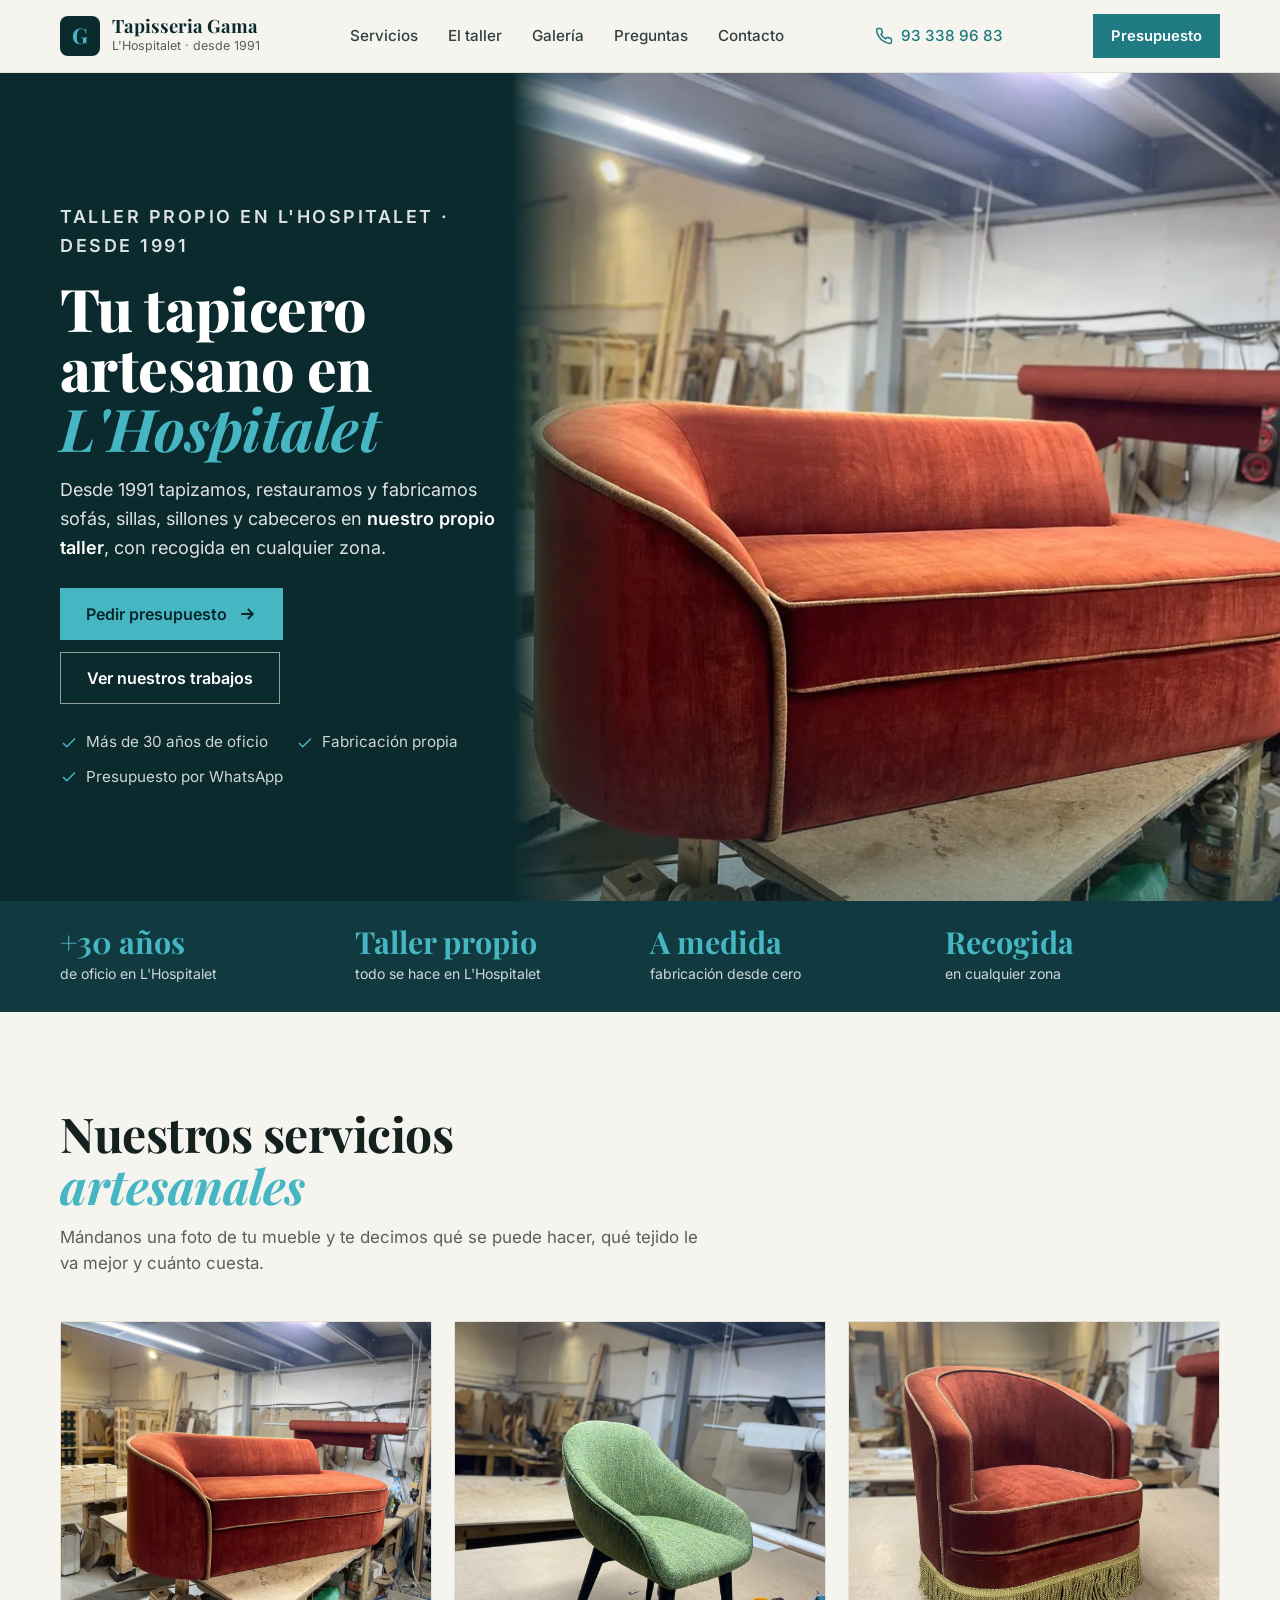
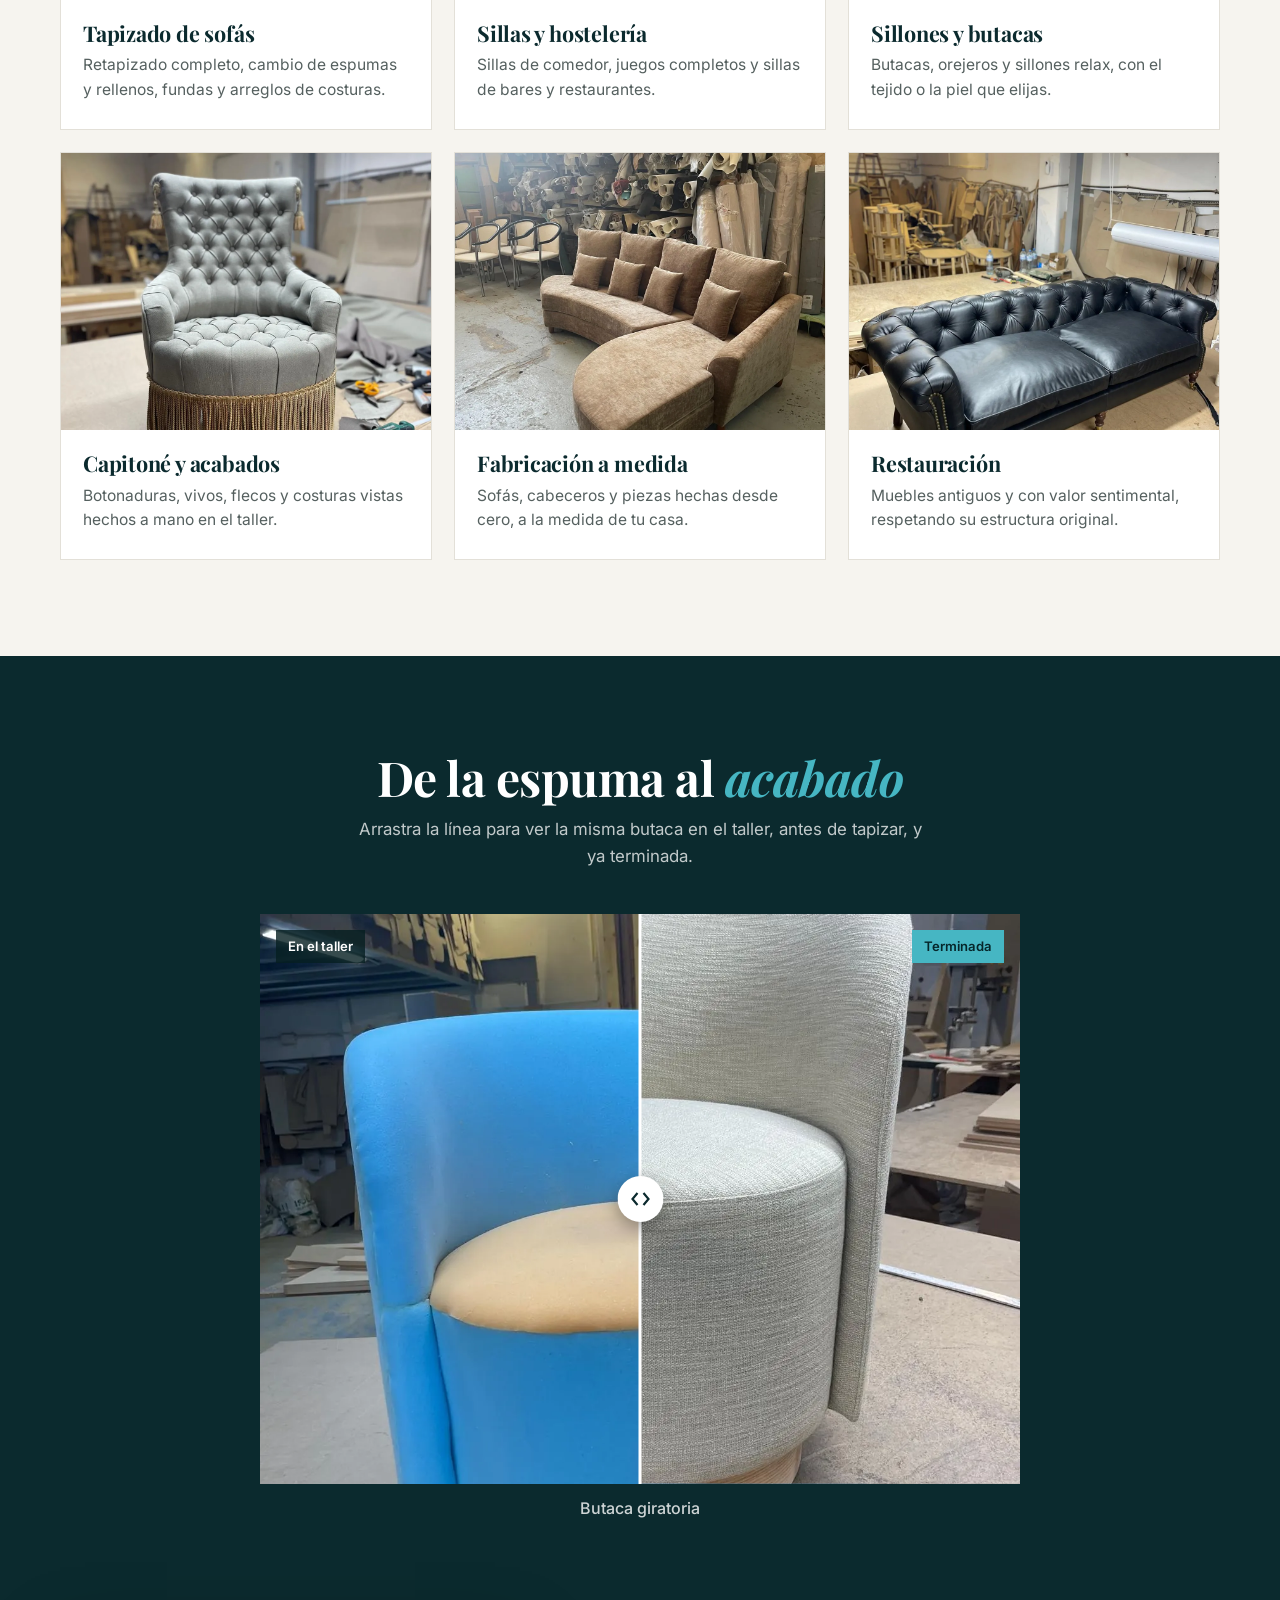
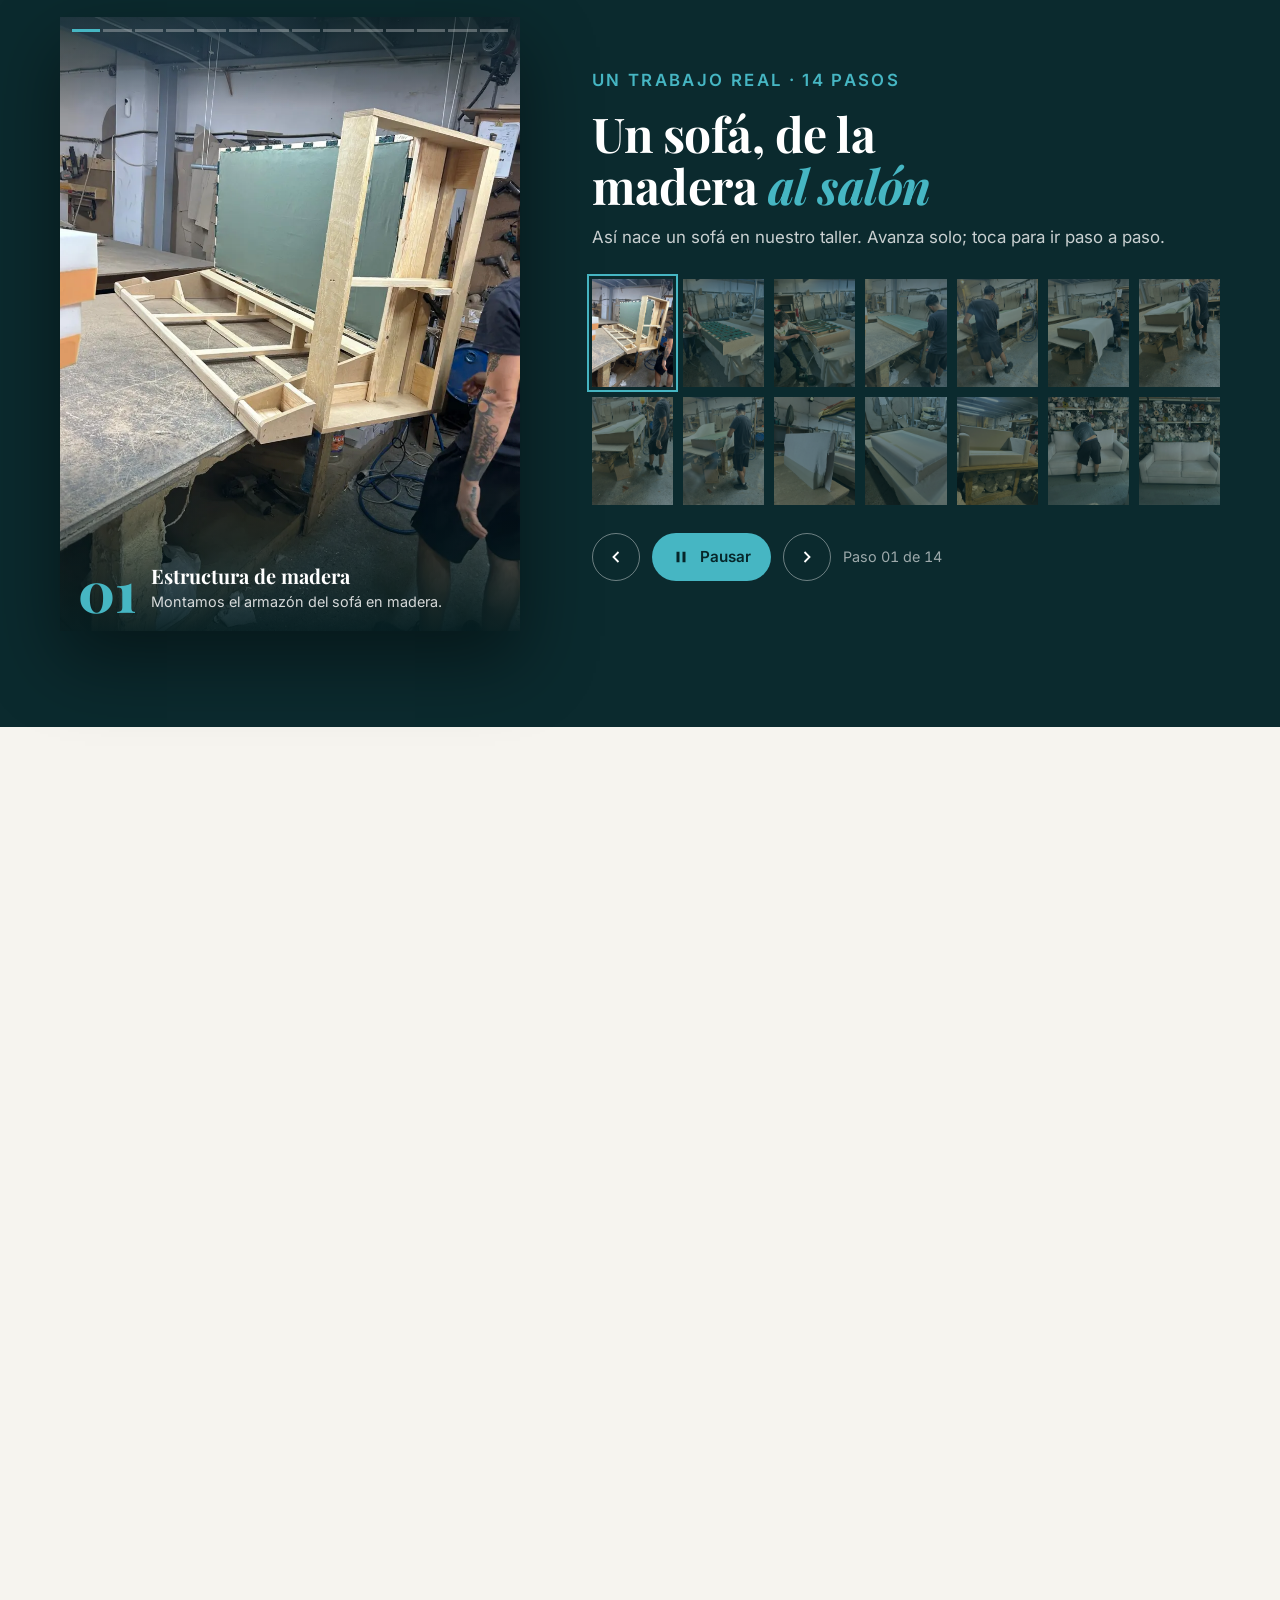
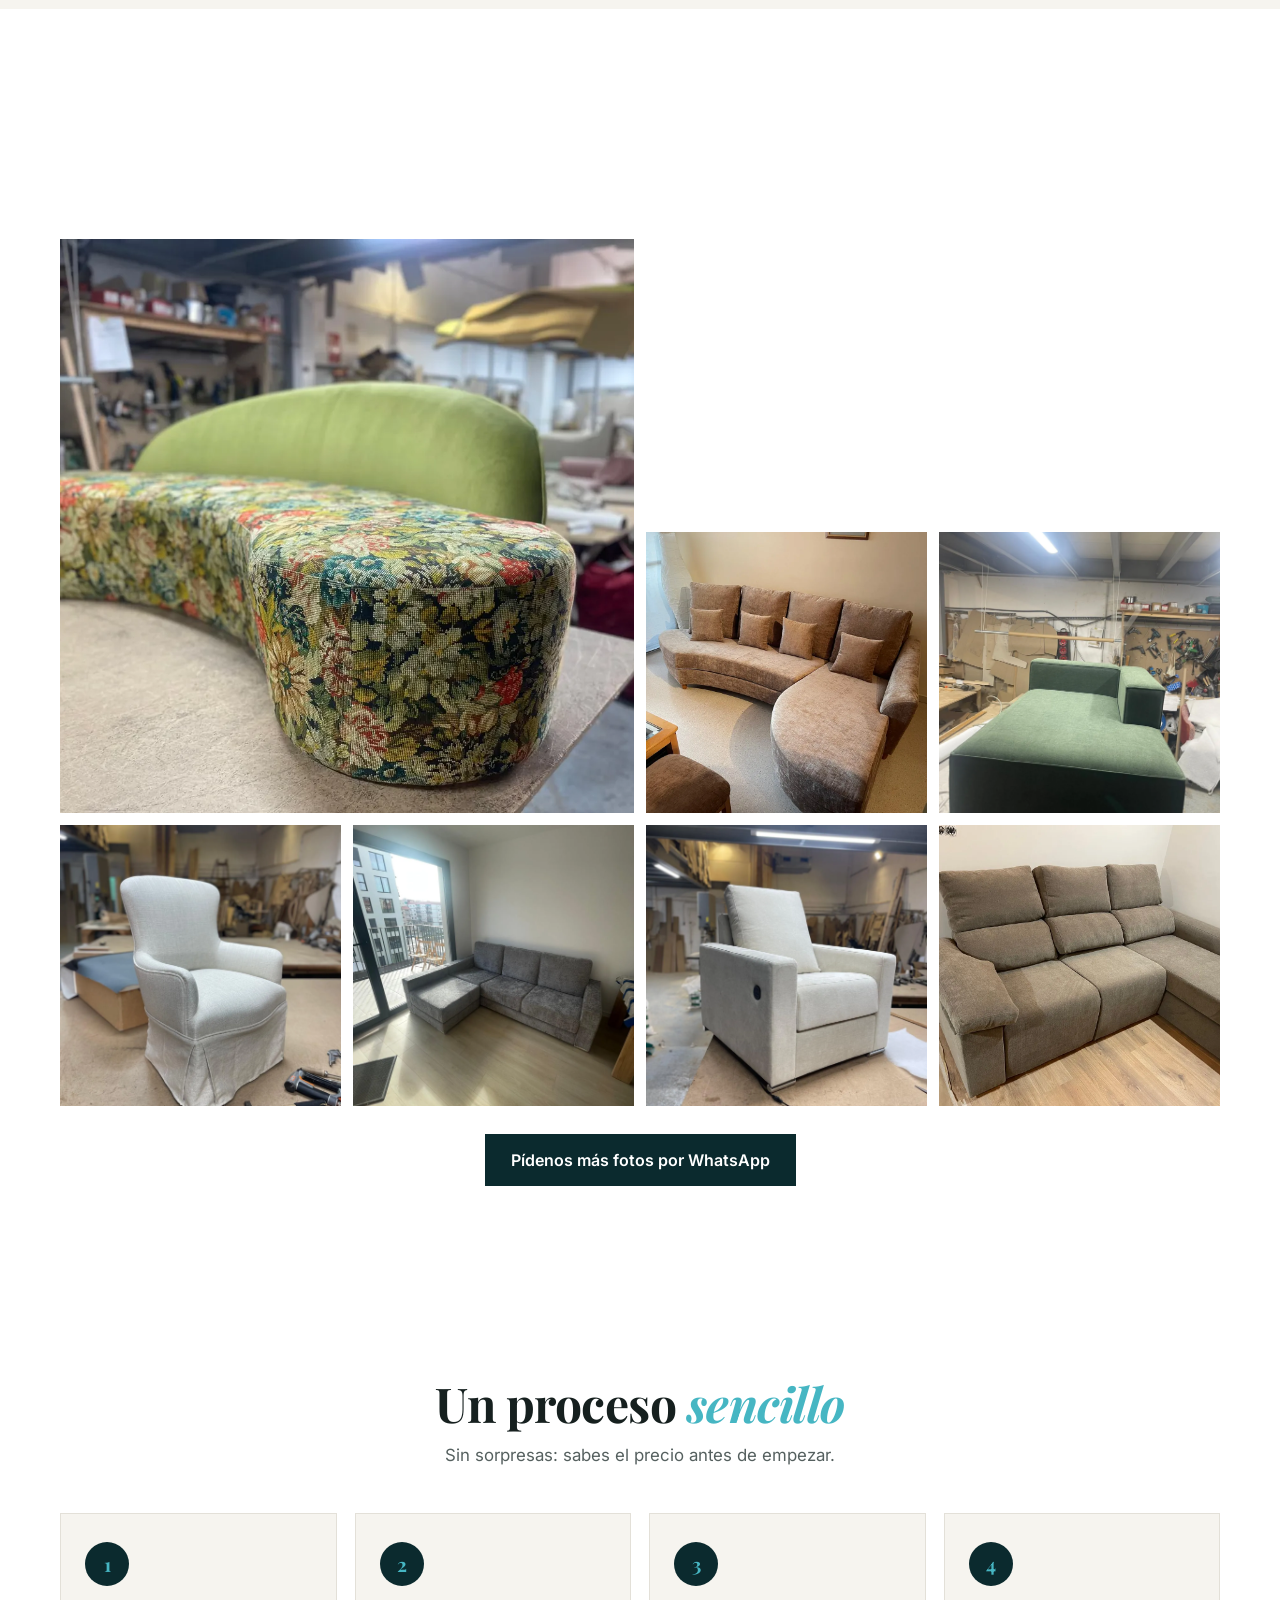
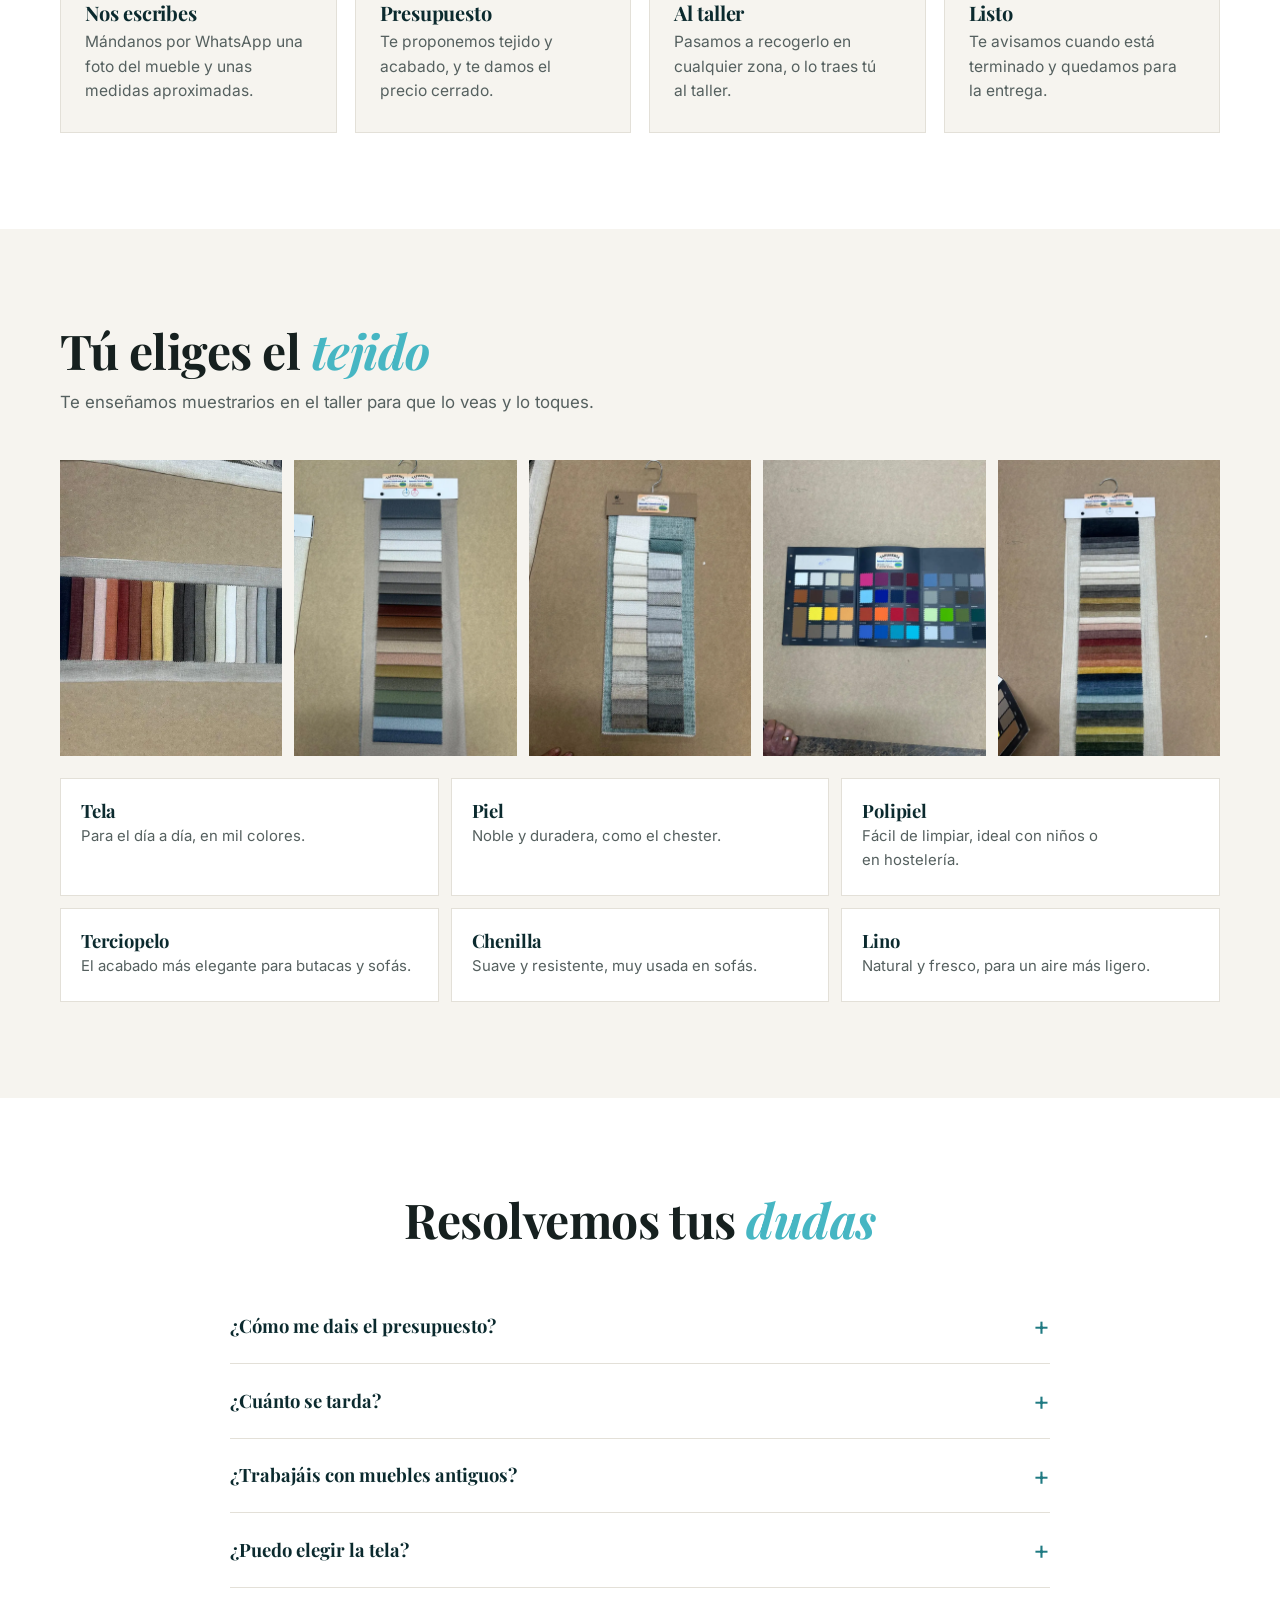
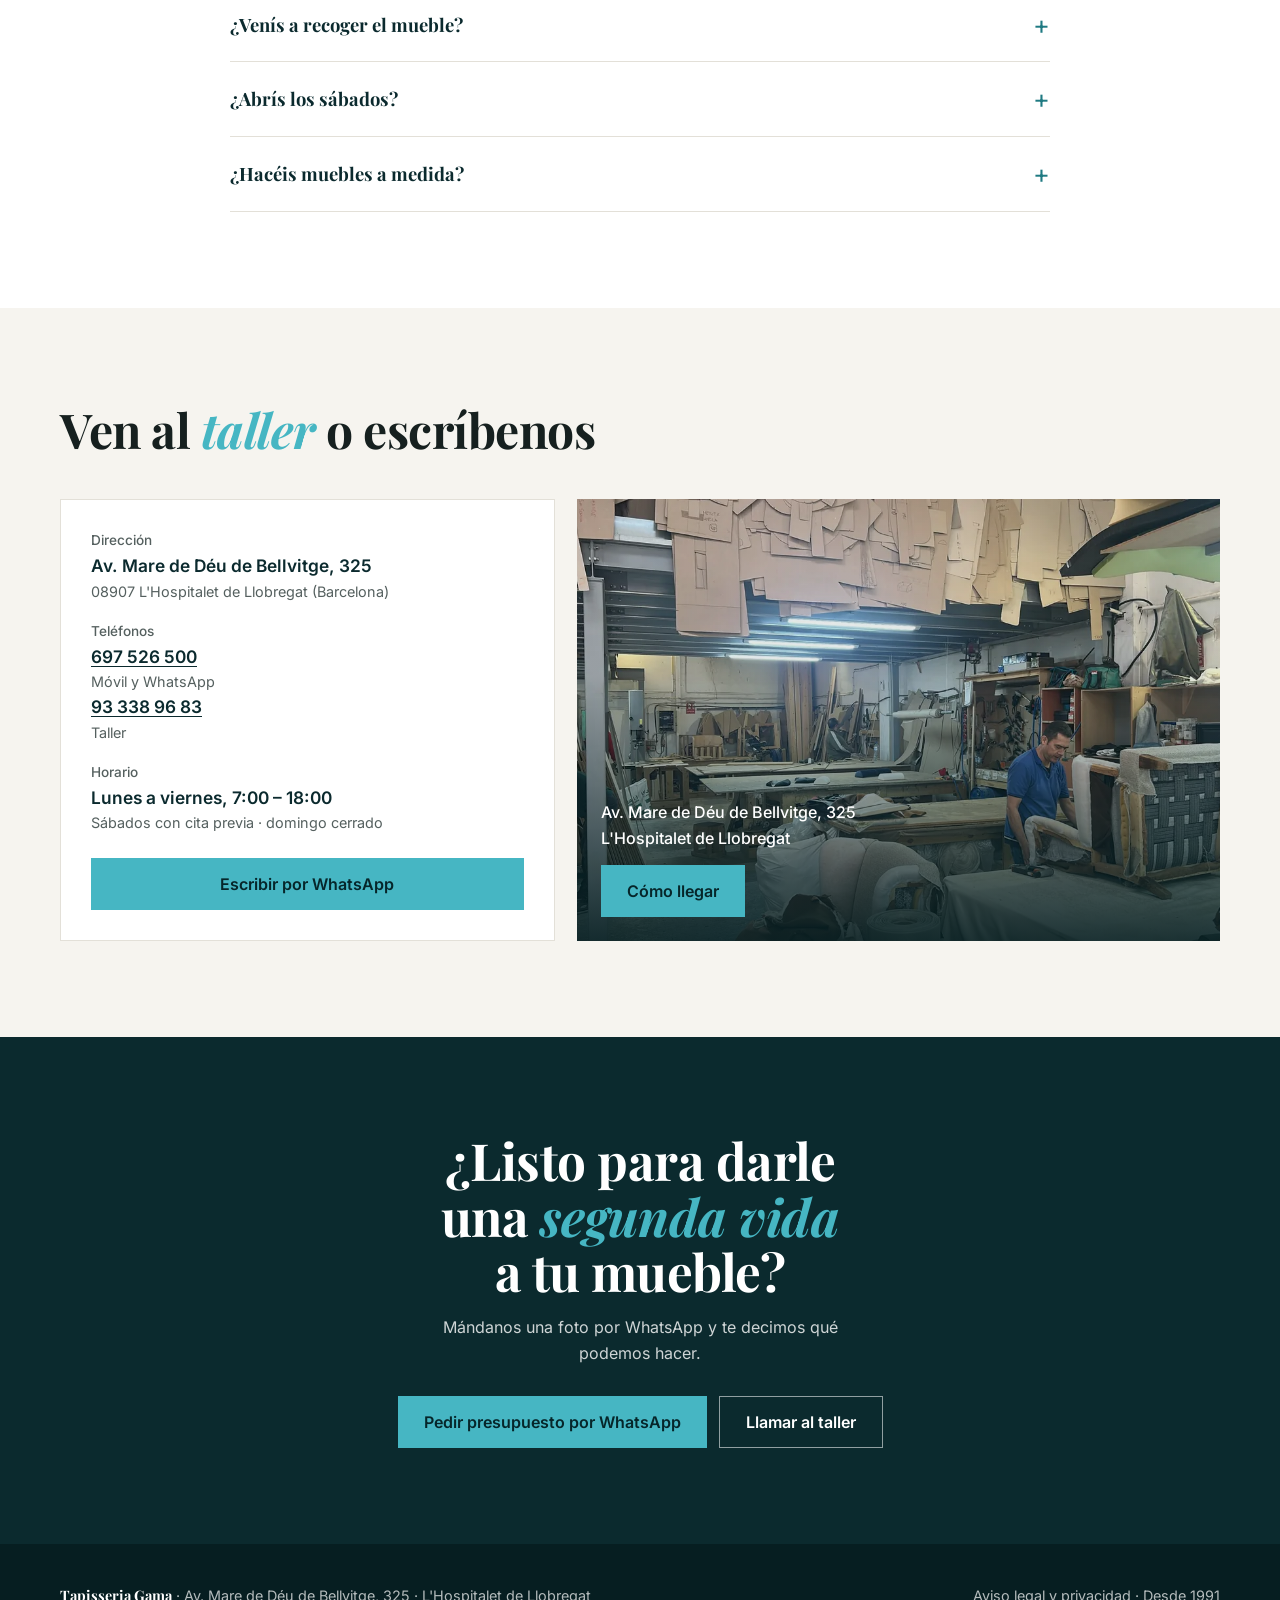
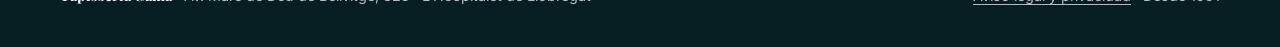
==== index.html @ 9ed1494c "Gama: el sofá paso a paso, rehecho en Design Lo pidió Claudio: que Design hiciera algo con todas las" ====
<!doctype html>
<html lang="es">
<head>
<meta charset="utf-8">
<meta name="viewport" content="width=device-width, initial-scale=1">
<title>Tapisseria Gama · Tapicero artesano en L'Hospitalet desde 1991</title>
<meta name="description" content="Tapisseria Gama: retapizamos, restauramos y fabricamos sofás, sillas, sillones y cabeceros en nuestro taller de L'Hospitalet de Llobregat desde 1991. Pide presupuesto por WhatsApp.">
<meta name="robots" content="noindex">
<meta name="theme-color" content="#0b2a2e">
<link rel="icon" href="data:image/svg+xml,%3Csvg xmlns='http://www.w3.org/2000/svg' viewBox='0 0 64 64'%3E%3Crect width='64' height='64' rx='12' fill='%230b2a2e'/%3E%3Ctext x='32' y='45' font-family='Georgia,serif' font-size='38' font-weight='700' text-anchor='middle' fill='%2346b6c3'%3EG%3C/text%3E%3C/svg%3E">
<meta property="og:type" content="website">
<meta property="og:locale" content="es_ES">
<meta property="og:title" content="Tapisseria Gama · Tapicero artesano en L'Hospitalet">
<meta property="og:description" content="Sofás, sillas, sillones y cabeceros. Fabricación propia y restauración desde 1991. Pide presupuesto por WhatsApp.">
<meta property="og:url" content="https://claudiobravo.github.io/tapiceria-gama/">
<meta property="og:image" content="https://claudiobravo.github.io/tapiceria-gama/img/og.jpg">
<meta name="twitter:card" content="summary_large_image">
<link rel="preload" href="fonts/playfair-normal.woff2" as="font" type="font/woff2" crossorigin>
<link rel="stylesheet" href="fonts/fonts.css">
<link rel="stylesheet" href="fonts/playfair.css">
<style>
:root{
  --deep:#0b2a2e;--deep2:#103a40;--teal:#1f7a82;--aqua:#46b6c3;--aqua-ink:#06262a;
  --paper:#f6f4ef;--white:#fff;--ink:#16201f;--muted:#55605f;--line:#e3e0d8;
  --serif:'Playfair Display',Georgia,serif;--sans:Inter,system-ui,sans-serif;
}
*{box-sizing:border-box;margin:0;padding:0}
html{scroll-behavior:smooth}
html,body{overflow-x:clip}
body{font-family:var(--sans);color:var(--ink);background:var(--paper);line-height:1.6;-webkit-font-smoothing:antialiased}
img{display:block;max-width:100%}
a{color:inherit;text-underline-offset:.2em}
::selection{background:var(--aqua);color:var(--aqua-ink)}
:focus-visible{outline:2px solid var(--aqua);outline-offset:3px}
h1,h2,h3{font-family:var(--serif);font-weight:700;line-height:1.08;letter-spacing:-.01em;text-wrap:balance}
h2 em,h1 em{font-style:italic;color:var(--aqua)}
p{text-wrap:pretty}
.wrap{width:min(1160px,100% - 40px);margin-inline:auto}
section{padding:96px 0}
.head{max-width:640px;margin-bottom:44px}
.head h2{font-size:clamp(2rem,4.6vw,3rem)}
.head p{color:var(--muted);margin-top:12px;font-size:1.05rem}
.center{text-align:center;margin-inline:auto}

.btn{display:inline-flex;align-items:center;justify-content:center;gap:10px;min-height:52px;padding:0 26px;font:600 1rem/1 var(--sans);text-decoration:none;border:0;cursor:pointer;transition:transform .14s cubic-bezier(.22,1,.36,1),background-color .18s,color .18s,border-color .18s}
.btn:active{transform:scale(.97)}
.btn-aqua{background:var(--aqua);color:var(--aqua-ink)}
.btn-line{background:transparent;color:#fff;border:1.5px solid rgba(255,255,255,.55)}
.btn-deep{background:var(--deep);color:#fff}
@media(hover:hover){.btn-aqua:hover{background:#62c6d2}.btn-line:hover{border-color:#fff;background:rgba(255,255,255,.08)}.btn-deep:hover{background:var(--deep2)}}
.btn svg{width:20px;height:20px;flex:none}

/* barra */
header{position:sticky;top:0;z-index:30;background:rgba(246,244,239,.94);backdrop-filter:blur(8px);border-bottom:1px solid var(--line)}
.nav{display:flex;align-items:center;justify-content:space-between;gap:16px;height:72px}
.logo{display:flex;align-items:center;gap:12px;text-decoration:none}
.logo-mark{width:40px;height:40px;border-radius:8px;background:var(--deep);color:var(--aqua);display:grid;place-items:center;font:700 1.35rem/1 var(--serif)}
.logo b{display:block;font:700 1.15rem/1.1 var(--serif);color:var(--deep)}
.logo small{display:block;font-size:.78rem;color:var(--muted)}
.nav ul{display:none;list-style:none;gap:30px;font-size:.95rem;font-weight:500}
.nav ul a{text-decoration:none;color:#33403f}
@media(hover:hover){.nav ul a:hover{color:var(--teal)}}
.nav .tel{display:none;align-items:center;gap:8px;font-size:.95rem;color:var(--teal);text-decoration:none;font-weight:500}
.nav .tel svg{width:18px;height:18px}
.nav .btn{min-height:44px;padding:0 18px;font-size:.92rem;background:var(--teal);color:#fff}
@media(max-width:560px){.nav .btn{display:none}}
@media(min-width:1000px){.nav ul{display:flex}.nav .tel{display:flex}}

/* portada */
.hero{position:relative;color:#fff;background:var(--deep);overflow:hidden;padding:0}
.hero-bg{position:relative;aspect-ratio:4/3;max-height:62svh;width:100%}
.hero-bg img{width:100%;height:100%;object-fit:cover;object-position:52% 72%}
.hero-bg::after{content:"";position:absolute;inset:0;background:linear-gradient(0deg,var(--deep) 0%,rgba(11,42,46,0) 38%)}
.hero .wrap{position:relative;padding:8px 0 56px}
.hero h1{font-size:clamp(2.8rem,7.4vw,5.6rem);font-weight:800;max-width:11ch;line-height:1.02}
.hero p{font-size:clamp(1.05rem,1.4vw,1.2rem);max-width:44ch;margin-top:22px;color:rgba(255,255,255,.86)}
.hero p strong{color:#fff;font-weight:600}
.hero .cta{display:flex;flex-wrap:wrap;gap:12px;margin-top:32px}
.facts{display:flex;flex-wrap:wrap;gap:10px 28px;margin-top:34px;font-size:.95rem;color:rgba(255,255,255,.8)}
.facts span{display:inline-flex;align-items:center;gap:8px}
.facts svg{width:18px;height:18px;color:var(--aqua)}
@media(min-width:1000px){.hero{min-height:calc(100svh - 72px);display:flex;align-items:center}.hero-bg{position:absolute;top:0;right:0;bottom:0;width:60%;max-height:none;aspect-ratio:auto}.hero-bg img{object-position:52% 70%}.hero-bg::after{background:linear-gradient(90deg,var(--deep) 0%,rgba(11,42,46,.35) 6%,rgba(11,42,46,0) 15%),linear-gradient(0deg,rgba(11,42,46,.45),rgba(11,42,46,0) 25%)}.hero .wrap{padding:72px 0}.hero h1{font-size:clamp(3rem,4.6vw,4.2rem);max-width:none}.hero p{margin-top:18px}.hero .cta{margin-top:26px}.facts{margin-top:26px}}
.hero-grid{display:grid;grid-template-columns:minmax(0,1fr);gap:40px;align-items:end}
.hero-grid>*{min-width:0}
@media(min-width:1000px){.hero-grid>div:first-child{max-width:450px}}
.eyebrow{font-size:.85rem;letter-spacing:.14em;text-transform:uppercase;color:var(--aqua);font-weight:600;margin-bottom:18px}
.trust{background:var(--deep2);color:#fff}
.trust .wrap{display:grid;grid-template-columns:repeat(2,1fr);gap:20px;padding:26px 0}
.trust b{display:block;font:700 clamp(1.3rem,2.4vw,1.9rem)/1 var(--serif);color:var(--aqua)}
.trust span{display:block;font-size:.88rem;margin-top:6px;color:rgba(255,255,255,.8)}
@media(min-width:900px){.trust .wrap{grid-template-columns:repeat(4,1fr)}}
.story{display:grid;gap:40px;align-items:center}
.story img{width:100%;aspect-ratio:4/5;object-fit:cover}
.story p{color:var(--muted);font-size:1.05rem;line-height:1.7;margin-top:16px}
@media(min-width:900px){.story{grid-template-columns:1fr 1fr;gap:56px}}
.revs{display:grid;gap:18px;grid-template-columns:1fr}
.revs figure{margin:0;padding:28px;border:1.5px dashed #b9c4c2;background:var(--white);color:var(--muted)}
.revs .st{color:#b07a12;letter-spacing:2px}
.revs blockquote{margin-top:12px;font-style:italic}
@media(min-width:900px){.revs{grid-template-columns:repeat(3,1fr)}}

/* servicios */
.svc{display:grid;gap:22px;grid-template-columns:1fr}
.svc article{background:var(--white);border:1px solid var(--line);display:flex;flex-direction:column;transition:transform .25s cubic-bezier(.22,1,.36,1),box-shadow .25s}
.svc .ph{aspect-ratio:4/3;overflow:hidden}
.svc img{width:100%;height:100%;object-fit:cover;transition:transform .6s cubic-bezier(.22,1,.36,1)}
.svc .body{padding:22px 22px 26px}
.svc h3{font-size:1.35rem;color:var(--deep)}
.svc p{color:var(--muted);font-size:.97rem;margin-top:8px}
.svc .more{margin-top:14px;font-weight:600;color:var(--teal);text-decoration:none;font-size:.95rem}
@media(hover:hover){.svc article:hover{transform:translateY(-4px);box-shadow:0 18px 40px rgba(11,42,46,.12)}.svc article:hover img{transform:scale(1.04)}}
@media(min-width:720px){.svc{grid-template-columns:repeat(2,1fr)}}
@media(min-width:1000px){.svc{grid-template-columns:repeat(3,1fr)}}

/* antes y después */
.ba-sec{background:var(--deep);color:#fff}
.ba-sec .head p{color:rgba(255,255,255,.75)}
.ba{position:relative;max-width:900px;margin:0 auto;aspect-ratio:4/3;overflow:hidden;user-select:none;touch-action:pan-y;background:#06201f}
.ba img{position:absolute;inset:0;width:100%;height:100%;object-fit:cover}
.ba .after{clip-path:inset(0 0 0 var(--pos,50%))}
.ba .handle{position:absolute;top:0;bottom:0;left:var(--pos,50%);width:3px;background:#fff;transform:translateX(-50%);pointer-events:none}
.ba .handle::after{content:"";position:absolute;top:50%;left:50%;width:46px;height:46px;margin:-23px 0 0 -23px;border-radius:50%;background:#fff url("data:image/svg+xml,%3Csvg xmlns='http://www.w3.org/2000/svg' viewBox='0 0 24 24' fill='none' stroke='%230b2a2e' stroke-width='2.2'%3E%3Cpath d='M9 6l-5 6 5 6M15 6l5 6-5 6'/%3E%3C/svg%3E") center/24px no-repeat;box-shadow:0 6px 18px rgba(0,0,0,.35)}
.ba .tag{position:absolute;top:16px;padding:6px 12px;font-size:.82rem;font-weight:600;background:rgba(6,30,33,.8);color:#fff}
.ba .tag.l{left:16px}.ba .tag.r{right:16px;background:var(--aqua);color:var(--aqua-ink)}
.ba input{position:absolute;inset:0;width:100%;height:100%;opacity:0;cursor:ew-resize;margin:0}
.telas{display:grid;gap:12px;grid-template-columns:repeat(2,minmax(0,1fr));margin-bottom:22px}
.telas img{width:100%;aspect-ratio:3/4;object-fit:cover}
.telas img:first-child{grid-column:span 2;aspect-ratio:2/1}
@media(min-width:900px){.telas{grid-template-columns:repeat(5,minmax(0,1fr))}.telas img:first-child{grid-column:auto;aspect-ratio:3/4}}
.ba-grid{display:grid;gap:28px;grid-template-columns:minmax(0,1fr);max-width:1100px;margin:0 auto}
.ba-grid figure{margin:0}
.ba-grid.one{grid-template-columns:minmax(0,1fr)!important;max-width:760px}
.ba-grid .ba{max-width:none;margin:0}
.ba-grid figcaption{text-align:center;color:rgba(255,255,255,.8);margin-top:12px;font-weight:500}
@media(min-width:900px){.ba-grid{grid-template-columns:repeat(2,minmax(0,1fr))}}
.ba-note{text-align:center;color:rgba(255,255,255,.7);font-size:.95rem;margin-top:16px}

/* el sofá paso a paso (diseño hecho en Design) */
.film-sec{background:var(--deep);color:#fff;padding-top:0}
.film-sec .head{margin-bottom:0}
.film-sec .head h2{color:#fff}
.film-sec .head p{color:rgba(255,255,255,.78)}
.film-sec .head p.eyebrow{color:var(--aqua);margin:0 0 14px}
.film{display:flex;flex-direction:column;gap:22px}
.film-side{display:contents}
.film-side .head{order:1}.film-stage{order:2}.film-ctrl{order:3}
.film-stage{position:relative;aspect-ratio:3/4;max-height:82svh;width:100%;margin-inline:auto;overflow:hidden;background:#06201f;box-shadow:0 30px 70px rgba(0,0,0,.45)}
.film-stage>img{position:absolute;inset:0;width:100%;height:100%;object-fit:cover;opacity:0;transform:scale(1.07);transition:opacity .8s cubic-bezier(.4,0,.2,1),transform 3.4s cubic-bezier(.16,1,.3,1)}
.film-stage>img.on{opacity:1;transform:scale(1)}
.film-stage::before,.film-stage::after{content:"";position:absolute;left:0;right:0;z-index:1;pointer-events:none}
.film-stage::before{top:0;height:90px;background:linear-gradient(180deg,rgba(6,30,33,.7),rgba(6,30,33,0))}
.film-stage::after{bottom:0;height:200px;background:linear-gradient(0deg,rgba(6,30,33,.95),rgba(6,30,33,0))}
.film-segs{position:absolute;left:12px;right:12px;top:12px;z-index:2;display:grid;grid-template-columns:repeat(14,minmax(0,1fr));gap:3px}
.film-segs i{height:3px;background:rgba(255,255,255,.28);overflow:hidden}
.film-segs b{display:block;height:100%;width:0;background:var(--aqua);transition:width .45s cubic-bezier(.22,1,.36,1)}
.film-segs i.done b{width:100%}
.film-tap{position:absolute;top:0;bottom:0;z-index:2;width:38%;border:0;background:transparent;cursor:pointer;padding:0;-webkit-tap-highlight-color:transparent}
.film-tap.l{left:0}.film-tap.r{right:0}
.film-tap:focus-visible{outline:2px solid var(--aqua);outline-offset:-4px}
.film-cap{position:absolute;left:18px;right:18px;bottom:18px;z-index:2;display:flex;gap:14px;align-items:flex-end;pointer-events:none}
.film-n{font:800 3.5rem/.8 var(--serif);color:var(--aqua);font-variant-numeric:tabular-nums;flex:none}
.film-t{display:block;font:700 1.25rem/1.15 var(--serif)}
.film-d{display:block;font-size:.9rem;color:rgba(255,255,255,.82);margin-top:3px}
.film-thumbs{display:none;grid-template-columns:repeat(7,minmax(0,1fr));gap:10px}
.film-thumbs button{padding:0;border:0;cursor:pointer;aspect-ratio:3/4;overflow:hidden;background:#06201f;outline:2px solid transparent;outline-offset:3px;opacity:.45;transition:opacity .25s,outline-color .25s}
.film-thumbs button.done{opacity:.75}
.film-thumbs button.on{opacity:1;outline-color:var(--aqua)}
.film-thumbs img{width:100%;height:100%;object-fit:cover}
@media(hover:hover){.film-thumbs button:hover{opacity:1}}
.film-ctrl{display:flex;align-items:center;gap:12px;flex-wrap:wrap}
.film-arr{display:none;width:48px;height:48px;border-radius:50%;border:1.5px solid rgba(255,255,255,.4);background:transparent;color:#fff;place-items:center;cursor:pointer;transition:border-color .18s,transform .14s cubic-bezier(.22,1,.36,1)}
.film-arr svg{width:20px;height:20px}
.film-play{height:48px;padding:0 20px;border-radius:999px;border:0;background:var(--aqua);color:var(--aqua-ink);font:600 .95rem/1 var(--sans);display:inline-flex;align-items:center;gap:10px;cursor:pointer;transition:background-color .18s,transform .14s cubic-bezier(.22,1,.36,1)}
.film-play svg{width:18px;height:18px}
.film-play .i-play,.film.paused .film-play .i-pause{display:none}
.film.paused .film-play .i-play{display:block}
.film-arr:active,.film-play:active{transform:scale(.95)}
@media(hover:hover){.film-arr:hover{border-color:#fff}.film-play:hover{background:#62c6d2}}
.film-count{font-size:.9rem;color:rgba(255,255,255,.6);font-variant-numeric:tabular-nums}
@media(min-width:900px){
 .film{display:grid;grid-template-columns:minmax(0,460px) minmax(0,1fr);gap:72px;align-items:center}
 .film-side{display:flex;flex-direction:column;gap:28px;min-width:0}.film-side .head,.film-stage,.film-ctrl{order:0}
 .film-thumbs{display:grid}.film-arr{display:grid}
 .film-tap{display:none}
 .film-stage{max-height:none}
}
@media(prefers-reduced-motion:reduce){.film-stage>img{transition:opacity .2s;transform:none}}

/* galería */
.gal{display:grid;gap:12px;grid-template-columns:repeat(2,1fr)}
.gal figure{margin:0;overflow:hidden;aspect-ratio:1}
.gal figure.big{grid-column:span 2;aspect-ratio:2/1}
.gal img{width:100%;height:100%;object-fit:cover;transition:transform .6s cubic-bezier(.22,1,.36,1)}
@media(hover:hover){.gal figure:hover img{transform:scale(1.05)}}
@media(min-width:900px){.gal{grid-template-columns:repeat(4,1fr)}.gal figure.big{grid-row:span 2;aspect-ratio:auto}}
.gal-more{text-align:center;margin-top:28px}

/* proceso */
.proc{background:var(--white)}
.steps{display:grid;gap:18px;grid-template-columns:1fr;counter-reset:s;list-style:none}
.steps li{padding:28px 24px;background:var(--paper);border:1px solid var(--line);position:relative}
.steps li::before{counter-increment:s;content:counter(s);display:grid;place-items:center;width:44px;height:44px;border-radius:50%;background:var(--deep);color:var(--aqua);font:700 1.2rem/1 var(--serif);margin-bottom:16px}
.steps h3{font-size:1.25rem;color:var(--deep)}
.steps p{color:var(--muted);font-size:.97rem;margin-top:6px}
@media(min-width:720px){.steps{grid-template-columns:repeat(2,1fr)}}
@media(min-width:1000px){.steps{grid-template-columns:repeat(4,1fr)}}

/* materiales */
.mats{display:grid;gap:12px;grid-template-columns:repeat(2,1fr)}
.mats div{padding:22px 20px;background:var(--white);border:1px solid var(--line)}
.mats h3{font-size:1.15rem;color:var(--deep)}
.mats p{color:var(--muted);font-size:.93rem;margin-top:4px}
@media(min-width:900px){.mats{grid-template-columns:repeat(3,1fr)}}

/* preguntas */
.faq{max-width:820px;margin:0 auto}
.faq details{border-bottom:1px solid var(--line);padding:6px 0}
.faq summary{cursor:pointer;list-style:none;display:flex;justify-content:space-between;align-items:center;gap:16px;padding:18px 0;font:700 1.15rem/1.3 var(--serif);color:var(--deep)}
.faq summary::-webkit-details-marker{display:none}
.faq summary::after{content:"+";font:400 1.6rem/1 var(--sans);color:var(--teal);transition:transform .25s}
.faq details[open] summary::after{transform:rotate(45deg)}
.faq details p{color:var(--muted);padding:0 0 18px;max-width:64ch}

/* contacto y final */
.final{background:var(--deep);color:#fff;text-align:center}
.final h2{font-size:clamp(2rem,4.8vw,3.2rem);max-width:18ch;margin:0 auto}
.final p{color:rgba(255,255,255,.8);margin:16px auto 30px;max-width:48ch}
.final .cta{display:flex;flex-wrap:wrap;gap:12px;justify-content:center}
.contact{display:grid;gap:22px;grid-template-columns:1fr}
.info{background:var(--white);border:1px solid var(--line);padding:30px}
.info dl{display:grid;gap:18px}
.info dt{font-size:.85rem;color:var(--muted);font-weight:500}
.info dd{font-size:1.08rem;font-weight:600;color:var(--deep)}
.info dd small{display:block;font-weight:400;color:var(--muted);font-size:.9rem}
.info .btn{margin-top:24px;width:100%}
.map{position:relative;min-height:340px;overflow:hidden;background:var(--deep)}
.map img{position:absolute;inset:0;width:100%;height:100%;object-fit:cover}
.map::after{content:"";position:absolute;inset:0;background:linear-gradient(0deg,rgba(6,30,33,.9),rgba(6,30,33,.1) 60%)}
.map div{position:absolute;left:24px;right:24px;bottom:24px;z-index:1;color:#fff}
.map p{margin-bottom:14px;font-weight:500}
@media(min-width:860px){.contact{grid-template-columns:1fr 1.3fr}}

footer{background:#061e21;color:rgba(255,255,255,.7);padding:40px 0 110px;font-size:.9rem}
footer .wrap{display:flex;flex-wrap:wrap;gap:12px 30px;justify-content:space-between}
footer b{color:#fff;font-family:var(--serif)}
@media(min-width:1000px){footer{padding-bottom:40px}}

.fab{position:fixed;right:16px;bottom:16px;z-index:40;width:58px;height:58px;border-radius:50%;background:#25d366;display:grid;place-items:center;box-shadow:0 10px 28px rgba(0,0,0,.28)}
.fab svg{width:30px;height:30px}
@media(min-width:1000px){.fab{display:none}}

/* entradas suaves */
@media (prefers-reduced-motion:no-preference){
  .js [data-r]{opacity:0;transform:translateY(22px);transition:opacity .8s cubic-bezier(.16,1,.3,1),transform .8s cubic-bezier(.16,1,.3,1);transition-delay:calc(var(--i,0)*80ms)}
  .js [data-r].in{opacity:1;transform:none}
}
</style>
<script>document.documentElement.classList.add('js')</script>
</head>
<body>

<header>
 <div class="wrap nav">
  <a class="logo" href="#"><span class="logo-mark">G</span><span><b>Tapisseria Gama</b><small>L'Hospitalet · desde 1991</small></span></a>
  <ul><li><a href="#servicios">Servicios</a></li><li><a href="#historia">El taller</a></li><li><a href="#taller">Galería</a></li><li><a href="#preguntas">Preguntas</a></li><li><a href="#contacto">Contacto</a></li></ul>
  <a class="tel" href="tel:+34933389683"><svg viewBox="0 0 24 24" fill="none" stroke="currentColor" stroke-width="2"><path d="M22 16.9v3a2 2 0 0 1-2.2 2 19.8 19.8 0 0 1-8.6-3.1 19.5 19.5 0 0 1-6-6A19.8 19.8 0 0 1 2.1 4.2 2 2 0 0 1 4.1 2h3a2 2 0 0 1 2 1.7c.1.9.4 1.8.7 2.7a2 2 0 0 1-.5 2.1L8 9.8a16 16 0 0 0 6 6l1.3-1.3a2 2 0 0 1 2.1-.4c.9.3 1.8.6 2.7.7a2 2 0 0 1 1.7 2z"/></svg>93 338 96 83</a>
  <a class="btn" href="https://wa.me/34697526500?text=Hola%2C%20he%20visto%20vuestra%20web%20y%20quiero%20pedir%20presupuesto." target="_blank" rel="noopener">Presupuesto</a>
 </div>
</header>

<section class="hero" aria-labelledby="t">
 <div class="hero-bg"><img src="img/trabajos/01.webp" alt="Chaise longue de terciopelo rojo recién tapizada en el taller" fetchpriority="high"></div>
 <div class="wrap hero-grid">
  <div>
  <p class="eyebrow">Taller propio en L'Hospitalet · desde 1991</p>
  <h1 id="t">Tu tapicero artesano en <em>L'Hospitalet</em></h1>
  <p>Desde 1991 tapizamos, restauramos y fabricamos sofás, sillas, sillones y cabeceros en <strong>nuestro propio taller</strong>, con recogida en cualquier zona.</p>
  <div class="cta">
   <a class="btn btn-aqua" href="https://wa.me/34697526500?text=Hola%2C%20he%20visto%20vuestra%20web%20y%20quiero%20pedir%20presupuesto." target="_blank" rel="noopener">Pedir presupuesto <svg viewBox="0 0 24 24" fill="none" stroke="currentColor" stroke-width="2.2"><path d="M5 12h14M13 6l6 6-6 6"/></svg></a>
   <a class="btn btn-line" href="#taller">Ver nuestros trabajos</a>
  </div>
  <div class="facts">
   <span><svg viewBox="0 0 24 24" fill="none" stroke="currentColor" stroke-width="2"><path d="M20 6L9 17l-5-5"/></svg>Más de 30 años de oficio</span>
   <span><svg viewBox="0 0 24 24" fill="none" stroke="currentColor" stroke-width="2"><path d="M20 6L9 17l-5-5"/></svg>Fabricación propia</span>
   <span><svg viewBox="0 0 24 24" fill="none" stroke="currentColor" stroke-width="2"><path d="M20 6L9 17l-5-5"/></svg>Presupuesto por WhatsApp</span>
  </div>
  </div>
 </div>
</section>

<div class="trust">
 <div class="wrap">
  <div><b>+30 años</b><span>de oficio en L'Hospitalet</span></div>
  <div><b>Taller propio</b><span>todo se hace en L'Hospitalet</span></div>
  <div><b>A medida</b><span>fabricación desde cero</span></div>
  <div><b>Recogida</b><span>en cualquier zona</span></div>
 </div>
</div>

<section id="servicios">
 <div class="wrap">
  <div class="head" data-r><h2>Nuestros servicios <em>artesanales</em></h2><p>Mándanos una foto de tu mueble y te decimos qué se puede hacer, qué tejido le va mejor y cuánto cuesta.</p></div>
  <div class="svc">
   <article data-r><div class="ph"><img src="img/trabajos/01.webp" loading="lazy" alt="Sofá de terciopelo teja recién tapizado"></div><div class="body"><h3>Tapizado de sofás</h3><p>Retapizado completo, cambio de espumas y rellenos, fundas y arreglos de costuras.</p></div></article>
   <article data-r style="--i:1"><div class="ph"><img src="img/trabajos/06.webp" loading="lazy" alt="Silla tapizada en tela verde con patas negras"></div><div class="body"><h3>Sillas y hostelería</h3><p>Sillas de comedor, juegos completos y sillas de bares y restaurantes.</p></div></article>
   <article data-r style="--i:2"><div class="ph"><img src="img/trabajos/03.webp" loading="lazy" alt="Butaca de terciopelo granate con flecos"></div><div class="body"><h3>Sillones y butacas</h3><p>Butacas, orejeros y sillones relax, con el tejido o la piel que elijas.</p></div></article>
   <article data-r><div class="ph"><img src="img/trabajos/04.webp" loading="lazy" alt="Butaca capitoné gris con faldón de flecos"></div><div class="body"><h3>Capitoné y acabados</h3><p>Botonaduras, vivos, flecos y costuras vistas hechos a mano en el taller.</p></div></article>
   <article data-r style="--i:1"><div class="ph"><img src="img/trabajos/14.webp" loading="lazy" alt="Sofá curvo marrón terminado en el taller"></div><div class="body"><h3>Fabricación a medida</h3><p>Sofás, cabeceros y piezas hechas desde cero, a la medida de tu casa.</p></div></article>
   <article data-r style="--i:2"><div class="ph"><img src="img/trabajos/02.webp" loading="lazy" alt="Sofá chester de piel negra con capitoné"></div><div class="body"><h3>Restauración</h3><p>Muebles antiguos y con valor sentimental, respetando su estructura original.</p></div></article>
  </div>
 </div>
</section>

<section class="ba-sec" id="antes">
 <div class="wrap">
  <div class="head center" data-r><h2>De la espuma al <em>acabado</em></h2><p>Arrastra la línea para ver la misma butaca en el taller, antes de tapizar, y ya terminada.</p></div>
  <div class="ba-grid one">
   <figure data-r style="--i:1">
    <div class="ba">
     <img src="img/trabajos/19.webp" loading="lazy" alt="Butaca en fase de espumas, antes de tapizar">
     <img class="after" src="img/trabajos/07.webp" loading="lazy" alt="Butaca giratoria tapizada en gris, terminada">
     <span class="tag l">En el taller</span><span class="tag r">Terminada</span>
     <span class="handle" aria-hidden="true"></span>
     <input type="range" min="0" max="100" value="50" aria-label="Comparar la butaca antes y después">
    </div>
    <figcaption>Butaca giratoria</figcaption>
   </figure>
  </div>
 </div>
</section>

<section id="paso-a-paso" class="film-sec">
 <div class="wrap film">
  <div class="film-stage">
    <img src="img/trabajos/27.webp" alt="Paso 1: estructura de madera del sofá en el taller" class="on">
    <img src="img/trabajos/28.webp" alt="Paso 2: cinchas del sofá en el taller">
    <img src="img/trabajos/29.webp" alt="Paso 3: grapado de las cinchas del sofá en el taller" loading="lazy">
    <img src="img/trabajos/30.webp" alt="Paso 4: primera capa del sofá en el taller" loading="lazy">
    <img src="img/trabajos/31.webp" alt="Paso 5: espumas del sofá en el taller" loading="lazy">
    <img src="img/trabajos/32.webp" alt="Paso 6: guata del sofá en el taller" loading="lazy">
    <img src="img/trabajos/33.webp" alt="Paso 7: respaldo del sofá en el taller" loading="lazy">
    <img src="img/trabajos/34.webp" alt="Paso 8: ajuste de espumas del sofá en el taller" loading="lazy">
    <img src="img/trabajos/35.webp" alt="Paso 9: forrado del sofá en el taller" loading="lazy">
    <img src="img/trabajos/36.webp" alt="Paso 10: tapizado del brazo del sofá en el taller" loading="lazy">
    <img src="img/trabajos/37.webp" alt="Paso 11: cojín de asiento del sofá en el taller" loading="lazy">
    <img src="img/trabajos/38.webp" alt="Paso 12: montaje del sofá en el taller" loading="lazy">
    <img src="img/trabajos/39.webp" alt="Paso 13: repaso final del sofá en el taller" loading="lazy">
    <img src="img/trabajos/40.webp" alt="Paso 14: terminado del sofá en el taller" loading="lazy">
   <div class="film-segs" aria-hidden="true"><i><b></b></i><i><b></b></i><i><b></b></i><i><b></b></i><i><b></b></i><i><b></b></i><i><b></b></i><i><b></b></i><i><b></b></i><i><b></b></i><i><b></b></i><i><b></b></i><i><b></b></i><i><b></b></i></div>
   <button type="button" class="film-tap l" aria-label="Paso anterior"></button>
   <button type="button" class="film-tap r" aria-label="Paso siguiente"></button>
   <div class="film-cap" aria-live="polite"><span class="film-n">01</span><span><b class="film-t">Estructura de madera</b><span class="film-d">Montamos el armazón del sofá en madera.</span></span></div>
  </div>
  <div class="film-side">
   <div class="head" data-r><p class="eyebrow">Un trabajo real · 14 pasos</p><h2>Un sofá, de la madera <em>al salón</em></h2><p class="film-intro">Así nace un sofá en nuestro taller. Avanza solo; toca para ir paso a paso.</p></div>
   <div class="film-thumbs">
     <button type="button" aria-label="Ir al paso 1: Estructura de madera"><img src="img/trabajos/27.webp" alt="" loading="lazy"></button>
     <button type="button" aria-label="Ir al paso 2: Cinchas"><img src="img/trabajos/28.webp" alt="" loading="lazy"></button>
     <button type="button" aria-label="Ir al paso 3: Grapado de las cinchas"><img src="img/trabajos/29.webp" alt="" loading="lazy"></button>
     <button type="button" aria-label="Ir al paso 4: Primera capa"><img src="img/trabajos/30.webp" alt="" loading="lazy"></button>
     <button type="button" aria-label="Ir al paso 5: Espumas"><img src="img/trabajos/31.webp" alt="" loading="lazy"></button>
     <button type="button" aria-label="Ir al paso 6: Guata"><img src="img/trabajos/32.webp" alt="" loading="lazy"></button>
     <button type="button" aria-label="Ir al paso 7: Respaldo"><img src="img/trabajos/33.webp" alt="" loading="lazy"></button>
     <button type="button" aria-label="Ir al paso 8: Ajuste de espumas"><img src="img/trabajos/34.webp" alt="" loading="lazy"></button>
     <button type="button" aria-label="Ir al paso 9: Forrado"><img src="img/trabajos/35.webp" alt="" loading="lazy"></button>
     <button type="button" aria-label="Ir al paso 10: Tapizado del brazo"><img src="img/trabajos/36.webp" alt="" loading="lazy"></button>
     <button type="button" aria-label="Ir al paso 11: Cojín de asiento"><img src="img/trabajos/37.webp" alt="" loading="lazy"></button>
     <button type="button" aria-label="Ir al paso 12: Montaje"><img src="img/trabajos/38.webp" alt="" loading="lazy"></button>
     <button type="button" aria-label="Ir al paso 13: Repaso final"><img src="img/trabajos/39.webp" alt="" loading="lazy"></button>
     <button type="button" aria-label="Ir al paso 14: Terminado"><img src="img/trabajos/40.webp" alt="" loading="lazy"></button>
   </div>
   <div class="film-ctrl">
    <button type="button" class="film-arr prev" aria-label="Paso anterior"><svg viewBox="0 0 24 24" fill="none" stroke="currentColor" stroke-width="2.2" aria-hidden="true"><path d="M15 6l-6 6 6 6"/></svg></button>
    <button type="button" class="film-play" aria-label="Pausar"><svg class="i-pause" viewBox="0 0 24 24" fill="currentColor" aria-hidden="true"><rect x="6" y="5" width="4" height="14"/><rect x="14" y="5" width="4" height="14"/></svg><svg class="i-play" viewBox="0 0 24 24" fill="currentColor" aria-hidden="true"><path d="M7 5v14l12-7z"/></svg><span>Pausar</span></button>
    <button type="button" class="film-arr next" aria-label="Paso siguiente"><svg viewBox="0 0 24 24" fill="none" stroke="currentColor" stroke-width="2.2" aria-hidden="true"><path d="M9 6l6 6-6 6"/></svg></button>
    <span class="film-count">Paso <span class="film-k">01</span> de 14</span>
   </div>
  </div>
 </div>
</section>

<section id="historia">
 <div class="wrap story">
  <img src="img/trabajos/14.webp" loading="lazy" alt="Sofá curvo terminado en el taller de L'Hospitalet" data-r>
  <div data-r style="--i:1">
   <p class="eyebrow" style="color:var(--teal);margin:0">Desde 1991</p>
   <h2 style="font-size:clamp(2rem,4.6vw,3rem);color:var(--deep);margin-top:12px">Un taller de <em style="color:var(--teal)">barrio</em>, con oficio de verdad</h2>
   <p>Cada pieza se trabaja a mano en nuestro taller de L'Hospitalet: desmontamos, revisamos muelles, cinchas y espumas, y tapizamos con el tejido que elijas.</p>
   <p>Más de treinta años arreglando los sofás y las sillas del barrio, de casas y de negocios.</p>
   <a class="btn btn-deep" style="margin-top:26px" href="https://wa.me/34697526500?text=Hola%2C%20he%20visto%20vuestra%20web%20y%20quiero%20pedir%20presupuesto." target="_blank" rel="noopener">Cuéntanos qué mueble tienes</a>
  </div>
 </div>
</section>

<section id="taller" style="background:var(--white)">
 <div class="wrap">
  <div class="head" data-r><h2>Una muestra de <em>nuestro taller</em></h2><p>Trabajos reales que han pasado por Tapisseria Gama.</p></div>
  <div class="gal">
   <figure class="big" data-r><img src="img/trabajos/05.webp" loading="lazy" alt="Sofá curvo con tapizado floral y respaldo verde"></figure>
   <figure data-r style="--i:1"><img src="img/trabajos/12.webp" loading="lazy" alt="Rinconera y puf en blanco roto"></figure>
   <figure data-r style="--i:2"><img src="img/trabajos/09.webp" loading="lazy" alt="Sillón relax tapizado en tela clara"></figure>
   <figure data-r style="--i:1"><img src="img/trabajos/10.webp" loading="lazy" alt="Sofá curvo con chaise longue en un salón"></figure>
   <figure data-r style="--i:2"><img src="img/trabajos/15.webp" loading="lazy" alt="Chaise longue tapizada en verde oscuro"></figure>
   <figure data-r><img src="img/trabajos/08.webp" loading="lazy" alt="Butaca blanca con funda y vivos"></figure>
   <figure data-r style="--i:1"><img src="img/trabajos/13.webp" loading="lazy" alt="Chaise longue gris junto a la ventana"></figure>
   <figure data-r style="--i:2"><img src="img/trabajos/16.webp" loading="lazy" alt="Sillón relax en gris claro"></figure>
   <figure data-r style="--i:3"><img src="img/trabajos/11.webp" loading="lazy" alt="Sofá chaise longue marrón en una casa"></figure>
  </div>
  <p class="gal-more"><a class="btn btn-deep" href="https://wa.me/34697526500?text=Hola%2C%20%C2%BFme%20pod%C3%A9is%20ense%C3%B1ar%20m%C3%A1s%20trabajos%3F" target="_blank" rel="noopener">Pídenos más fotos por WhatsApp</a></p>
 </div>
</section>

<section class="proc" id="proceso">
 <div class="wrap">
  <div class="head center" data-r><h2>Un proceso <em>sencillo</em></h2><p>Sin sorpresas: sabes el precio antes de empezar.</p></div>
  <ol class="steps">
   <li data-r><h3>Nos escribes</h3><p>Mándanos por WhatsApp una foto del mueble y unas medidas aproximadas.</p></li>
   <li data-r style="--i:1"><h3>Presupuesto</h3><p>Te proponemos tejido y acabado, y te damos el precio cerrado.</p></li>
   <li data-r style="--i:2"><h3>Al taller</h3><p>Pasamos a recogerlo en cualquier zona, o lo traes tú al taller.</p></li>
   <li data-r style="--i:3"><h3>Listo</h3><p>Te avisamos cuando está terminado y quedamos para la entrega.</p></li>
  </ol>
 </div>
</section>

<section id="materiales">
 <div class="wrap">
  <div class="head" data-r><h2>Tú eliges el <em>tejido</em></h2><p>Te enseñamos muestrarios en el taller para que lo veas y lo toques.</p></div>
  <div class="telas" data-r>
   <img src="img/trabajos/41.webp" loading="lazy" alt="Muestrario de telas de Tapisseria Gama">
   <img src="img/trabajos/42.webp" loading="lazy" alt="Muestrario de telas de Tapisseria Gama">
   <img src="img/trabajos/43.webp" loading="lazy" alt="Muestrario de telas de Tapisseria Gama">
   <img src="img/trabajos/44.webp" loading="lazy" alt="Muestrario de telas de Tapisseria Gama">
   <img src="img/trabajos/45.webp" loading="lazy" alt="Muestrario de telas de Tapisseria Gama">
  </div>
  <div class="mats">
   <div data-r><h3>Tela</h3><p>Para el día a día, en mil colores.</p></div>
   <div data-r style="--i:1"><h3>Piel</h3><p>Noble y duradera, como el chester.</p></div>
   <div data-r style="--i:2"><h3>Polipiel</h3><p>Fácil de limpiar, ideal con niños o en hostelería.</p></div>
   <div data-r><h3>Terciopelo</h3><p>El acabado más elegante para butacas y sofás.</p></div>
   <div data-r style="--i:1"><h3>Chenilla</h3><p>Suave y resistente, muy usada en sofás.</p></div>
   <div data-r style="--i:2"><h3>Lino</h3><p>Natural y fresco, para un aire más ligero.</p></div>
  </div>
 </div>
</section>

<section class="proc" id="preguntas">
 <div class="wrap">
  <div class="head center" data-r><h2>Resolvemos tus <em>dudas</em></h2></div>
  <div class="faq" data-r>
   <details><summary>¿Cómo me dais el presupuesto?</summary><p>Mándanos por WhatsApp una foto del mueble y unas medidas aproximadas. Con eso te decimos qué se puede hacer y el precio, sin compromiso.</p></details>
   <details><summary>¿Cuánto se tarda?</summary><p>Depende del mueble y del tejido que elijas. Te damos el plazo junto con el presupuesto.</p></details>
   <details><summary>¿Trabajáis con muebles antiguos?</summary><p>Sí. Restauramos piezas antiguas y con valor sentimental, respetando su estructura original y revisando muelles, cinchas y espumas.</p></details>
   <details><summary>¿Puedo elegir la tela?</summary><p>Claro. En el taller tenemos muestrarios para que veas y toques cada tejido antes de decidir.</p></details>
   <details><summary>¿Venís a recoger el mueble?</summary><p>Sí. Recogemos el mueble en cualquier zona; dinos dónde estás por WhatsApp y quedamos el día.</p></details>
   <details><summary>¿Abrís los sábados?</summary><p>Los sábados atendemos con cita previa. Escríbenos por WhatsApp y te damos hora.</p></details>
   <details><summary>¿Hacéis muebles a medida?</summary><p>Sí, tenemos fabricación propia: sofás, cabeceros y piezas a la medida de tu casa o tu negocio.</p></details>
  </div>
 </div>
</section>

<section id="contacto">
 <div class="wrap">
  <div class="head" data-r><h2>Ven al <em>taller</em> o escríbenos</h2></div>
  <div class="contact">
   <div class="info" data-r>
    <dl>
     <div><dt>Dirección</dt><dd>Av. Mare de Déu de Bellvitge, 325<small>08907 L'Hospitalet de Llobregat (Barcelona)</small></dd></div>
     <div><dt>Teléfonos</dt><dd><a href="tel:+34697526500">697 526 500</a> <small>Móvil y WhatsApp</small></dd><dd><a href="tel:+34933389683">93 338 96 83</a> <small>Taller</small></dd></div>
     <div><dt>Horario</dt><dd>Lunes a viernes, 7:00 – 18:00<small>Sábados con cita previa · domingo cerrado</small></dd></div>
    </dl>
    <a class="btn btn-aqua" href="https://wa.me/34697526500?text=Hola%2C%20he%20visto%20vuestra%20web%20y%20quiero%20pedir%20presupuesto." target="_blank" rel="noopener">Escribir por WhatsApp</a>
   </div>
   <div class="map" data-r style="--i:1"><img src="img/trabajos/26.webp" loading="lazy" alt="El taller de Tapisseria Gama en plena faena"><div><p>Av. Mare de Déu de Bellvitge, 325<br>L'Hospitalet de Llobregat</p><a class="btn btn-aqua" href="https://www.google.com/maps/dir/?api=1&amp;destination=Tapisseria+Gama%2C+Av.+Mare+de+D%C3%A9u+de+Bellvitge+325%2C+08907+L%27Hospitalet+de+Llobregat" target="_blank" rel="noopener">Cómo llegar</a></div></div>
  </div>
 </div>
</section>

<section class="final">
 <div class="wrap" data-r>
  <h2>¿Listo para darle una <em>segunda vida</em> a tu mueble?</h2>
  <p>Mándanos una foto por WhatsApp y te decimos qué podemos hacer.</p>
  <div class="cta"><a class="btn btn-aqua" href="https://wa.me/34697526500?text=Hola%2C%20he%20visto%20vuestra%20web%20y%20quiero%20pedir%20presupuesto." target="_blank" rel="noopener">Pedir presupuesto por WhatsApp</a><a class="btn btn-line" href="tel:+34933389683">Llamar al taller</a></div>
 </div>
</section>

<footer>
 <div class="wrap">
  <div><b>Tapisseria Gama</b> · Av. Mare de Déu de Bellvitge, 325 · L'Hospitalet de Llobregat</div>
  <div><a href="aviso-legal.html">Aviso legal y privacidad</a> · Desde 1991</div>
 </div>
</footer>

<a class="fab" href="https://wa.me/34697526500?text=Hola%2C%20he%20visto%20vuestra%20web%20y%20quiero%20pedir%20presupuesto." target="_blank" rel="noopener" aria-label="Escribir por WhatsApp"><svg viewBox="0 0 32 32" fill="#fff" aria-hidden="true"><path d="M16 3C8.8 3 3 8.7 3 15.8c0 2.5.7 4.9 2 7L3 29l6.4-2c2 1.1 4.3 1.7 6.6 1.7 7.2 0 13-5.7 13-12.8S23.2 3 16 3zm0 23.4c-2.1 0-4.1-.6-5.9-1.7l-.4-.3-3.8 1.2 1.2-3.7-.3-.4c-1.2-1.8-1.9-3.9-1.9-6.1 0-6 4.9-10.7 11-10.7s11 4.8 11 10.7S22.1 26.4 16 26.4zm6-8c-.3-.2-1.9-1-2.2-1.1-.3-.1-.5-.2-.7.2-.2.3-.8 1-1 1.2-.2.2-.4.2-.7.1-.3-.2-1.4-.5-2.6-1.6-1-.9-1.6-1.9-1.8-2.3-.2-.3 0-.5.1-.7l.5-.6c.2-.2.2-.4.3-.6.1-.2 0-.4 0-.6l-1-2.4c-.3-.6-.5-.5-.7-.5h-.6c-.2 0-.6.1-.9.4-.3.3-1.2 1.1-1.2 2.7s1.2 3.2 1.4 3.4c.2.2 2.4 3.6 5.8 5 .8.3 1.4.5 1.9.7.8.3 1.5.2 2.1.1.6-.1 1.9-.8 2.2-1.5.3-.7.3-1.4.2-1.5-.1-.2-.3-.3-.6-.4z"/></svg></a>

<script>
(function(){
  var els=document.querySelectorAll('[data-r]');
  if(!('IntersectionObserver' in window)){els.forEach(function(e){e.classList.add('in')});}
  else{var io=new IntersectionObserver(function(es){es.forEach(function(e){if(e.isIntersecting){e.target.classList.add('in');io.unobserve(e.target)}})},{rootMargin:'0px 0px -6% 0px'});els.forEach(function(e){io.observe(e)});}
  // antes y después: arrastrar la línea
  document.querySelectorAll('.ba').forEach(function(ba){
    var r=ba.querySelector('input');
    function set(){ba.style.setProperty('--pos',r.value+'%')}
    r.addEventListener('input',set);set();
  });
  // el sofá paso a paso: avanza solo, se puede tocar o pausar
  var film=document.querySelector('.film');
  if(film){
    var ims=film.querySelectorAll('.film-stage>img'),segs=film.querySelectorAll('.film-segs i'),ths=film.querySelectorAll('.film-thumbs button'),
        nEl=film.querySelector('.film-n'),kEl=film.querySelector('.film-k'),tEl=film.querySelector('.film-t'),dEl=film.querySelector('.film-d'),
        pb=film.querySelector('.film-play'),pl=pb.querySelector('span'),
        D=[["Estructura de madera","Montamos el armazón del sofá en madera."],["Cinchas","Tensamos las cinchas que sujetan el asiento."],["Grapado de las cinchas","Cada cincha se grapa bien tirante al armazón."],["Primera capa","Cubrimos la estructura con la primera capa."],["Espumas","Cortamos y pegamos las espumas a medida."],["Guata","La guata suaviza las formas y redondea los cantos."],["Respaldo","Damos forma y relleno al respaldo."],["Ajuste de espumas","Repasamos cada espuma para que asiente igual."],["Forrado","Empezamos a vestir el sofá con la tela."],["Tapizado del brazo","Los brazos se tapizan a mano, costura a costura."],["Cojín de asiento","Confeccionamos los cojines a medida."],["Montaje","Juntamos asiento, respaldo y cojines."],["Repaso final","Revisamos costuras, tensión y acabados."],["Terminado","Listo para volver a casa."]],cur=0,timer=null,seen=false,
        still=window.matchMedia('(prefers-reduced-motion: reduce)').matches;
    function show(i){
      cur=(i+D.length)%D.length;
      ims.forEach(function(m,k){m.classList.toggle('on',k===cur)});
      segs.forEach(function(s,k){s.classList.toggle('done',k<=cur)});
      ths.forEach(function(b,k){b.classList.toggle('on',k===cur);b.classList.toggle('done',k<cur)});
      var n=(cur<9?'0':'')+(cur+1);nEl.textContent=n;kEl.textContent=n;tEl.textContent=D[cur][0];dEl.textContent=D[cur][1];
    }
    function wait(){return cur===D.length-1?3200:1800}
    function tick(){show(cur+1);timer=setTimeout(tick,wait())}
    function stop(){clearTimeout(timer);timer=null}
    function play(){stop();film.classList.remove('paused');pb.setAttribute('aria-label','Pausar');pl.textContent='Pausar';timer=setTimeout(tick,wait())}
    function pause(){stop();film.classList.add('paused');pb.setAttribute('aria-label','Reproducir');pl.textContent='Reproducir'}
    function go(i){pause();show(i)}
    pb.addEventListener('click',function(){film.classList.contains('paused')?play():pause()});
    film.querySelectorAll('.prev,.film-tap.l').forEach(function(b){b.addEventListener('click',function(){go(cur-1)})});
    film.querySelectorAll('.next,.film-tap.r').forEach(function(b){b.addEventListener('click',function(){go(cur+1)})});
    ths.forEach(function(b,k){b.addEventListener('click',function(){go(k)})});
    if(still)pause();
    if('IntersectionObserver' in window){
      new IntersectionObserver(function(es){es.forEach(function(e){
        if(e.isIntersecting){if(!seen){seen=true;ims.forEach(function(m){m.loading='eager'})}if(!film.classList.contains('paused'))play()}
        else stop();
      })},{threshold:.35}).observe(film);
    }else if(!still)play();
    show(0);
  }
})();
</script>
</body>
</html>
---- fonts/fonts.css ----
@font-face {
  font-family: 'Fraunces';
  font-style: italic;
  font-weight: 500;
  font-display: swap;
  src: url(fraunces-italic-500.woff2) format('woff2');
  unicode-range: U+0000-00FF, U+0131, U+0152-0153, U+02BB-02BC, U+02C6, U+02DA, U+02DC, U+0304, U+0308, U+0329, U+2000-206F, U+20AC, U+2122, U+2191, U+2193, U+2212, U+2215, U+FEFF, U+FFFD;
}
@font-face {
  font-family: 'Fraunces';
  font-style: normal;
  font-weight: 500;
  font-display: swap;
  src: url(fraunces-normal-500.woff2) format('woff2');
  unicode-range: U+0000-00FF, U+0131, U+0152-0153, U+02BB-02BC, U+02C6, U+02DA, U+02DC, U+0304, U+0308, U+0329, U+2000-206F, U+20AC, U+2122, U+2191, U+2193, U+2212, U+2215, U+FEFF, U+FFFD;
}
@font-face {
  font-family: 'Fraunces';
  font-style: normal;
  font-weight: 700;
  font-display: swap;
  src: url(fraunces-normal-500.woff2) format('woff2');
  unicode-range: U+0000-00FF, U+0131, U+0152-0153, U+02BB-02BC, U+02C6, U+02DA, U+02DC, U+0304, U+0308, U+0329, U+2000-206F, U+20AC, U+2122, U+2191, U+2193, U+2212, U+2215, U+FEFF, U+FFFD;
}
@font-face {
  font-family: 'Inter';
  font-style: normal;
  font-weight: 400;
  font-display: swap;
  src: url(inter-normal-400.woff2) format('woff2');
  unicode-range: U+0000-00FF, U+0131, U+0152-0153, U+02BB-02BC, U+02C6, U+02DA, U+02DC, U+0304, U+0308, U+0329, U+2000-206F, U+20AC, U+2122, U+2191, U+2193, U+2212, U+2215, U+FEFF, U+FFFD;
}
@font-face {
  font-family: 'Inter';
  font-style: normal;
  font-weight: 500;
  font-display: swap;
  src: url(inter-normal-400.woff2) format('woff2');
  unicode-range: U+0000-00FF, U+0131, U+0152-0153, U+02BB-02BC, U+02C6, U+02DA, U+02DC, U+0304, U+0308, U+0329, U+2000-206F, U+20AC, U+2122, U+2191, U+2193, U+2212, U+2215, U+FEFF, U+FFFD;
}
@font-face {
  font-family: 'Inter';
  font-style: normal;
  font-weight: 600;
  font-display: swap;
  src: url(inter-normal-400.woff2) format('woff2');
  unicode-range: U+0000-00FF, U+0131, U+0152-0153, U+02BB-02BC, U+02C6, U+02DA, U+02DC, U+0304, U+0308, U+0329, U+2000-206F, U+20AC, U+2122, U+2191, U+2193, U+2212, U+2215, U+FEFF, U+FFFD;
}
---- fonts/playfair.css ----
@font-face {
  font-family: 'Playfair Display';
  font-style: italic;
  font-weight: 600;
  font-display: swap;
  src: url(playfair-italic.woff2) format('woff2');
  unicode-range: U+0000-00FF, U+0131, U+0152-0153, U+02BB-02BC, U+02C6, U+02DA, U+02DC, U+0304, U+0308, U+0329, U+2000-206F, U+20AC, U+2122, U+2191, U+2193, U+2212, U+2215, U+FEFF, U+FFFD;
}
@font-face {
  font-family: 'Playfair Display';
  font-style: italic;
  font-weight: 700;
  font-display: swap;
  src: url(playfair-italic.woff2) format('woff2');
  unicode-range: U+0000-00FF, U+0131, U+0152-0153, U+02BB-02BC, U+02C6, U+02DA, U+02DC, U+0304, U+0308, U+0329, U+2000-206F, U+20AC, U+2122, U+2191, U+2193, U+2212, U+2215, U+FEFF, U+FFFD;
}
@font-face {
  font-family: 'Playfair Display';
  font-style: normal;
  font-weight: 700;
  font-display: swap;
  src: url(playfair-normal.woff2) format('woff2');
  unicode-range: U+0000-00FF, U+0131, U+0152-0153, U+02BB-02BC, U+02C6, U+02DA, U+02DC, U+0304, U+0308, U+0329, U+2000-206F, U+20AC, U+2122, U+2191, U+2193, U+2212, U+2215, U+FEFF, U+FFFD;
}
@font-face {
  font-family: 'Playfair Display';
  font-style: normal;
  font-weight: 800;
  font-display: swap;
  src: url(playfair-normal.woff2) format('woff2');
  unicode-range: U+0000-00FF, U+0131, U+0152-0153, U+02BB-02BC, U+02C6, U+02DA, U+02DC, U+0304, U+0308, U+0329, U+2000-206F, U+20AC, U+2122, U+2191, U+2193, U+2212, U+2215, U+FEFF, U+FFFD;
}
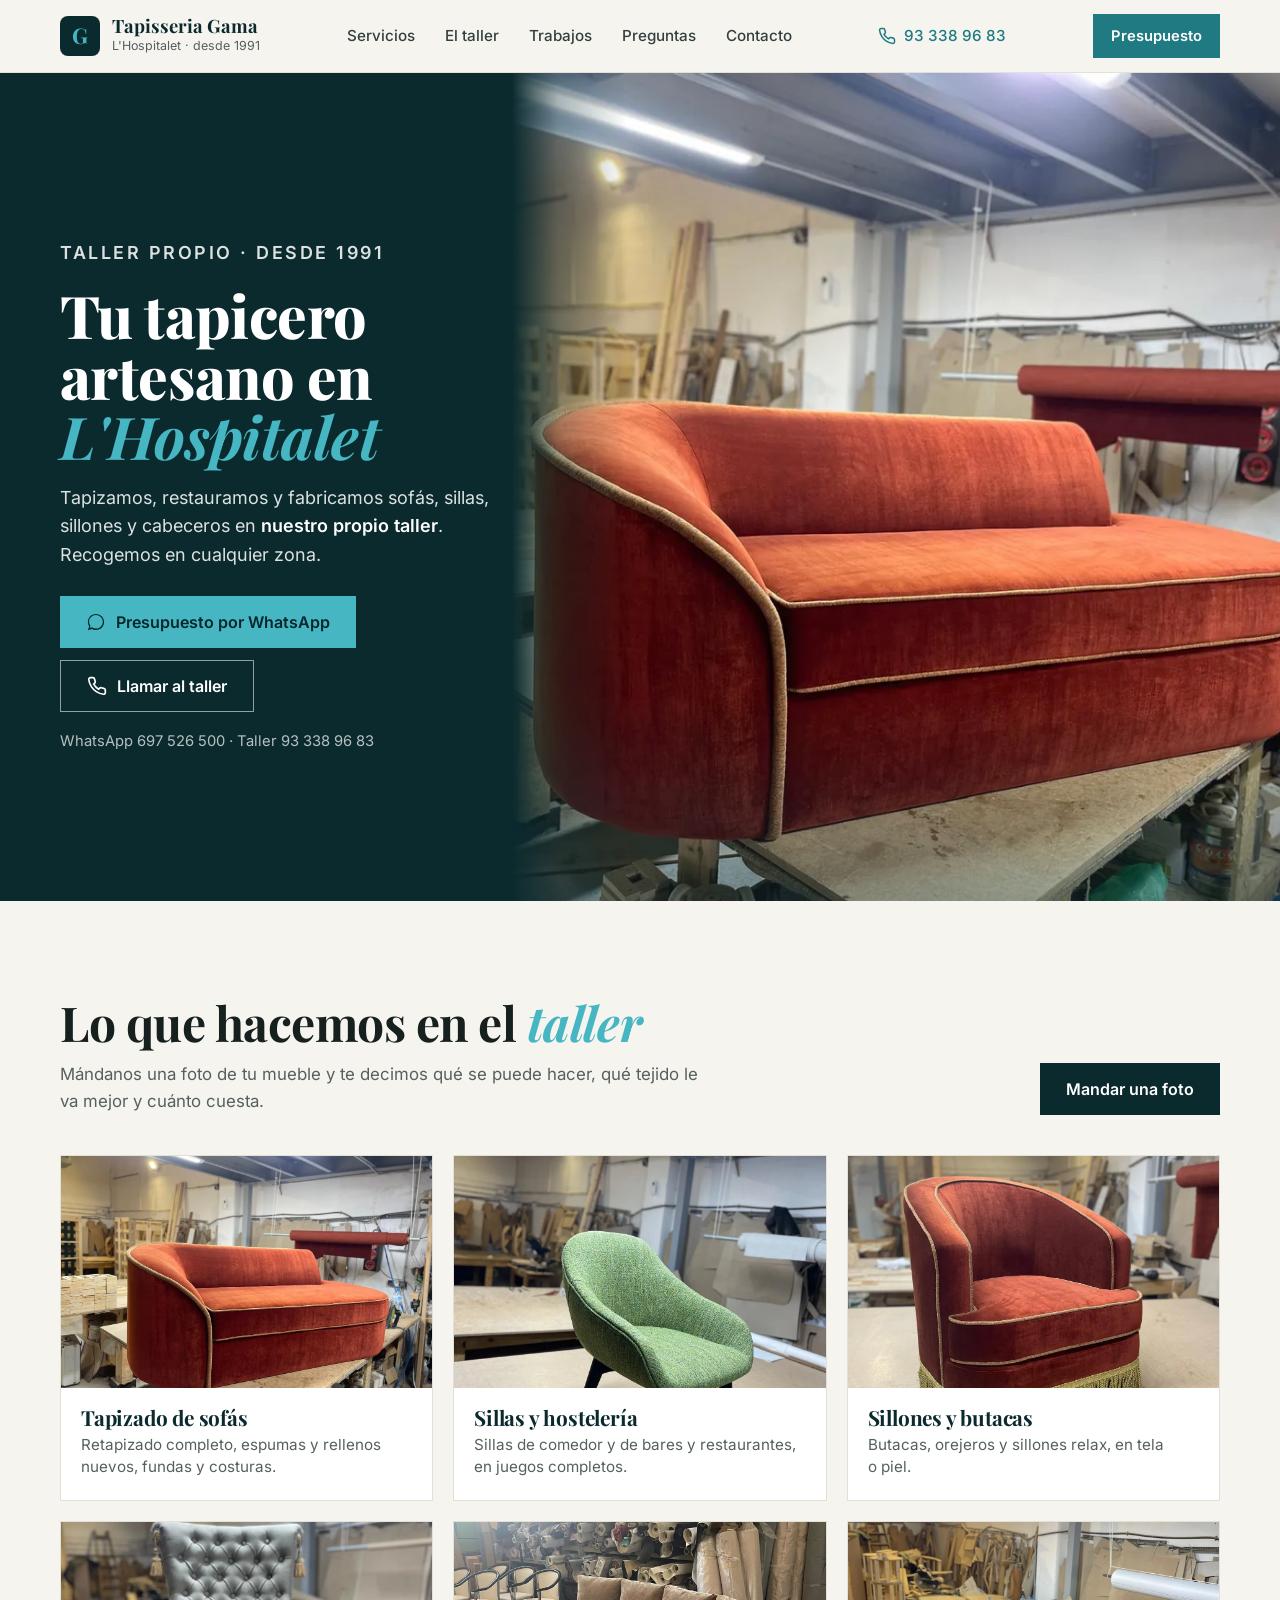
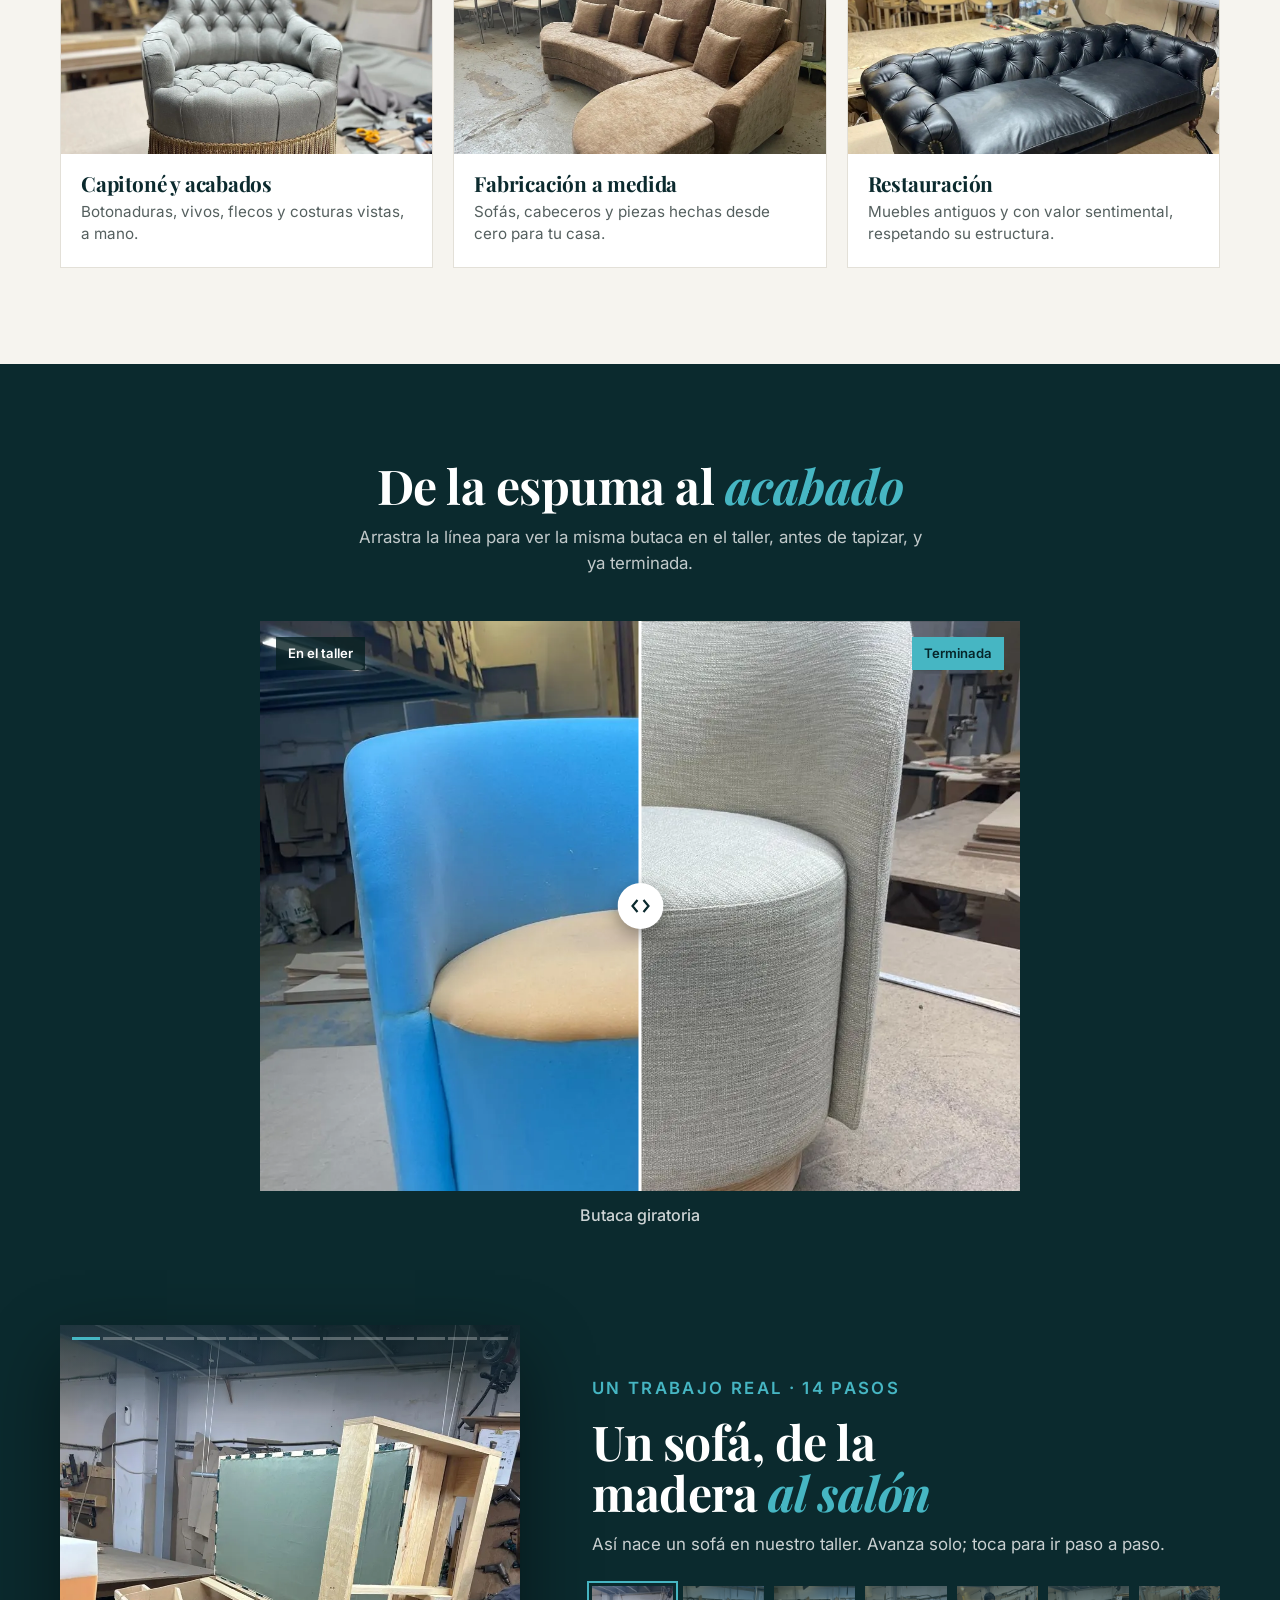
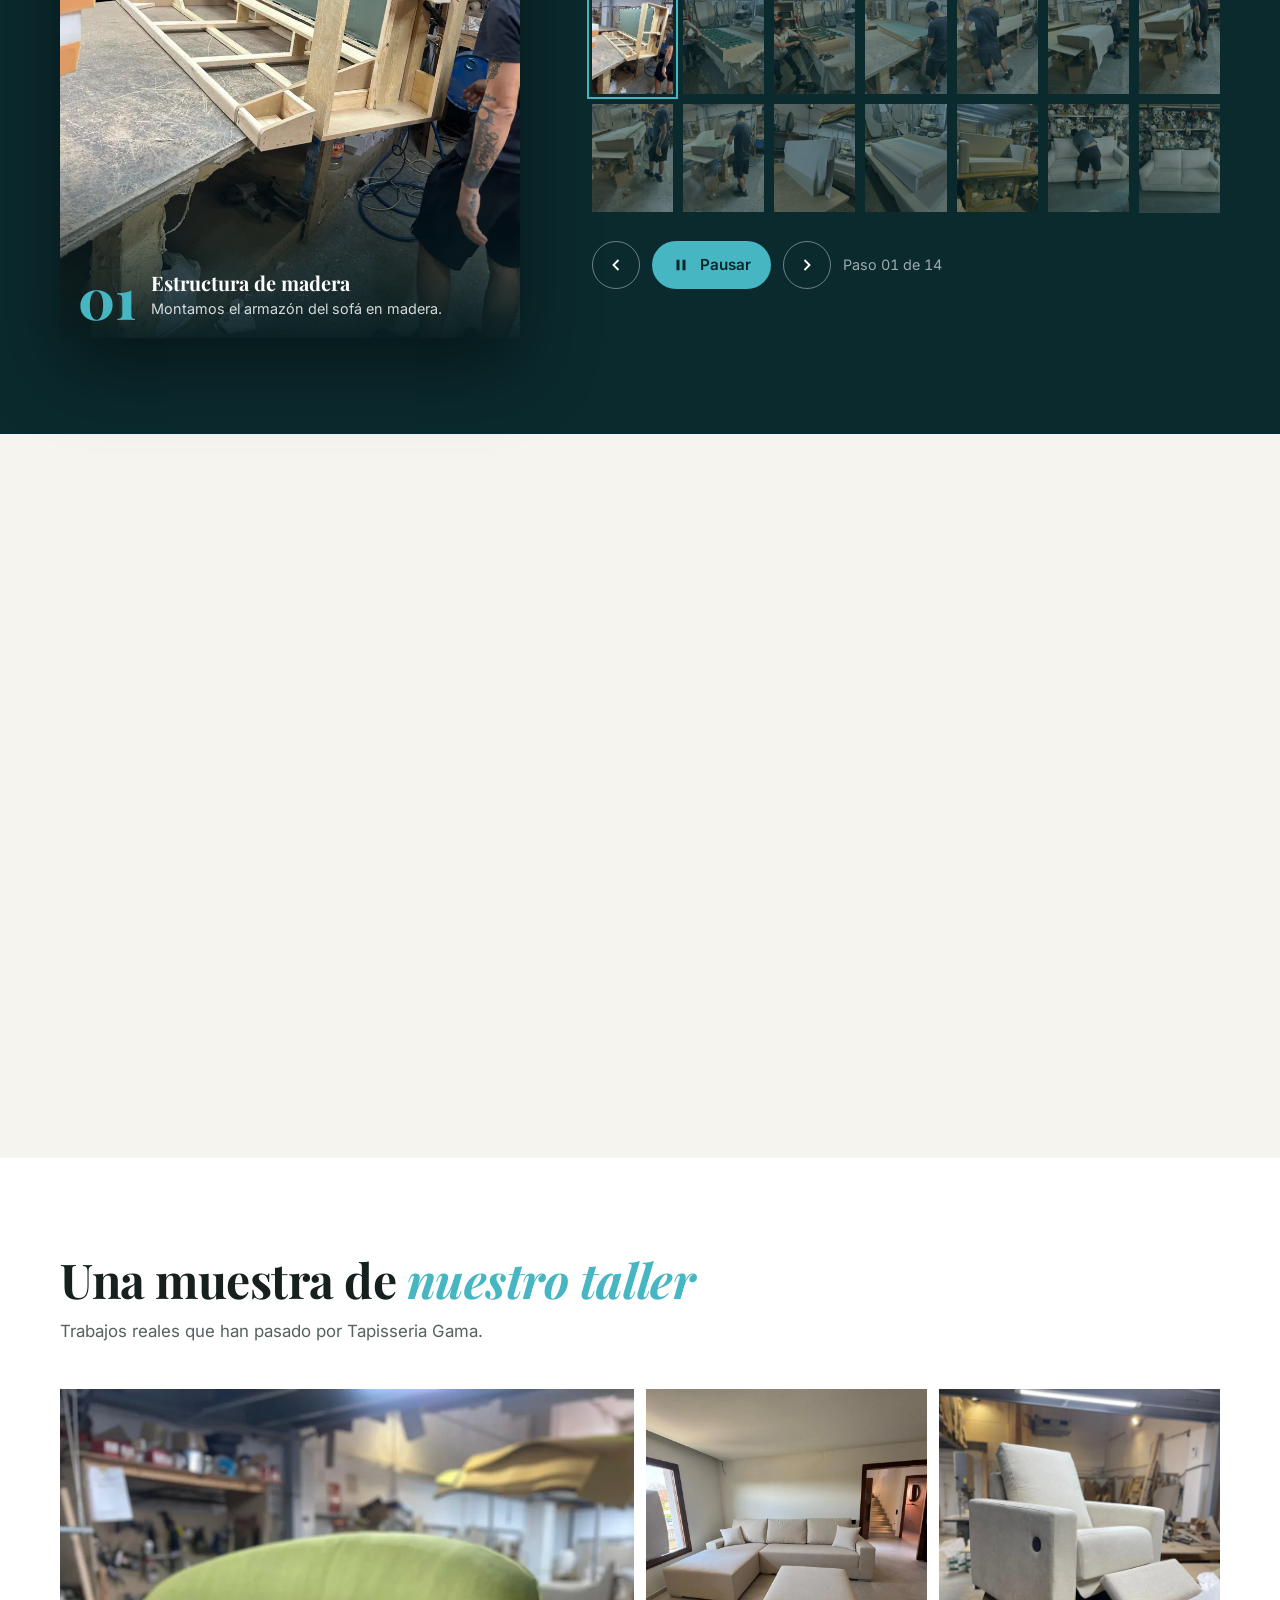
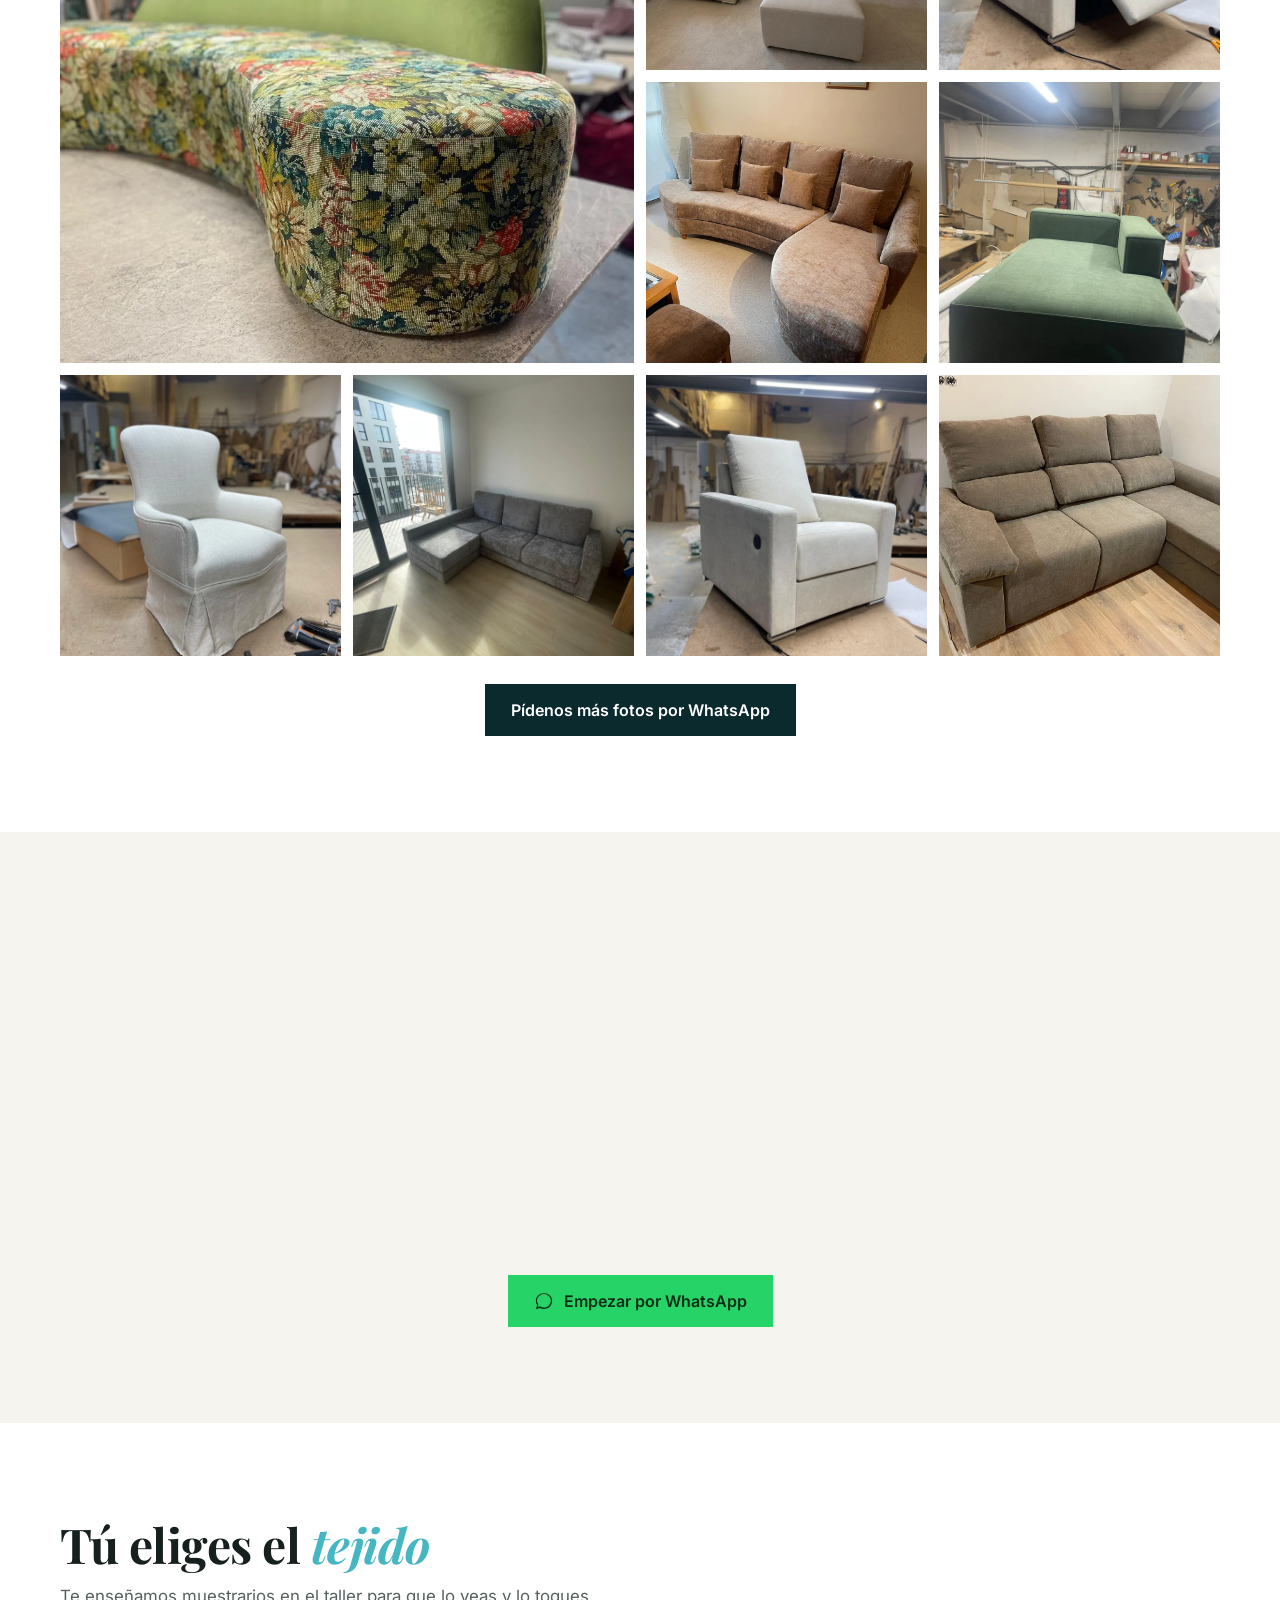
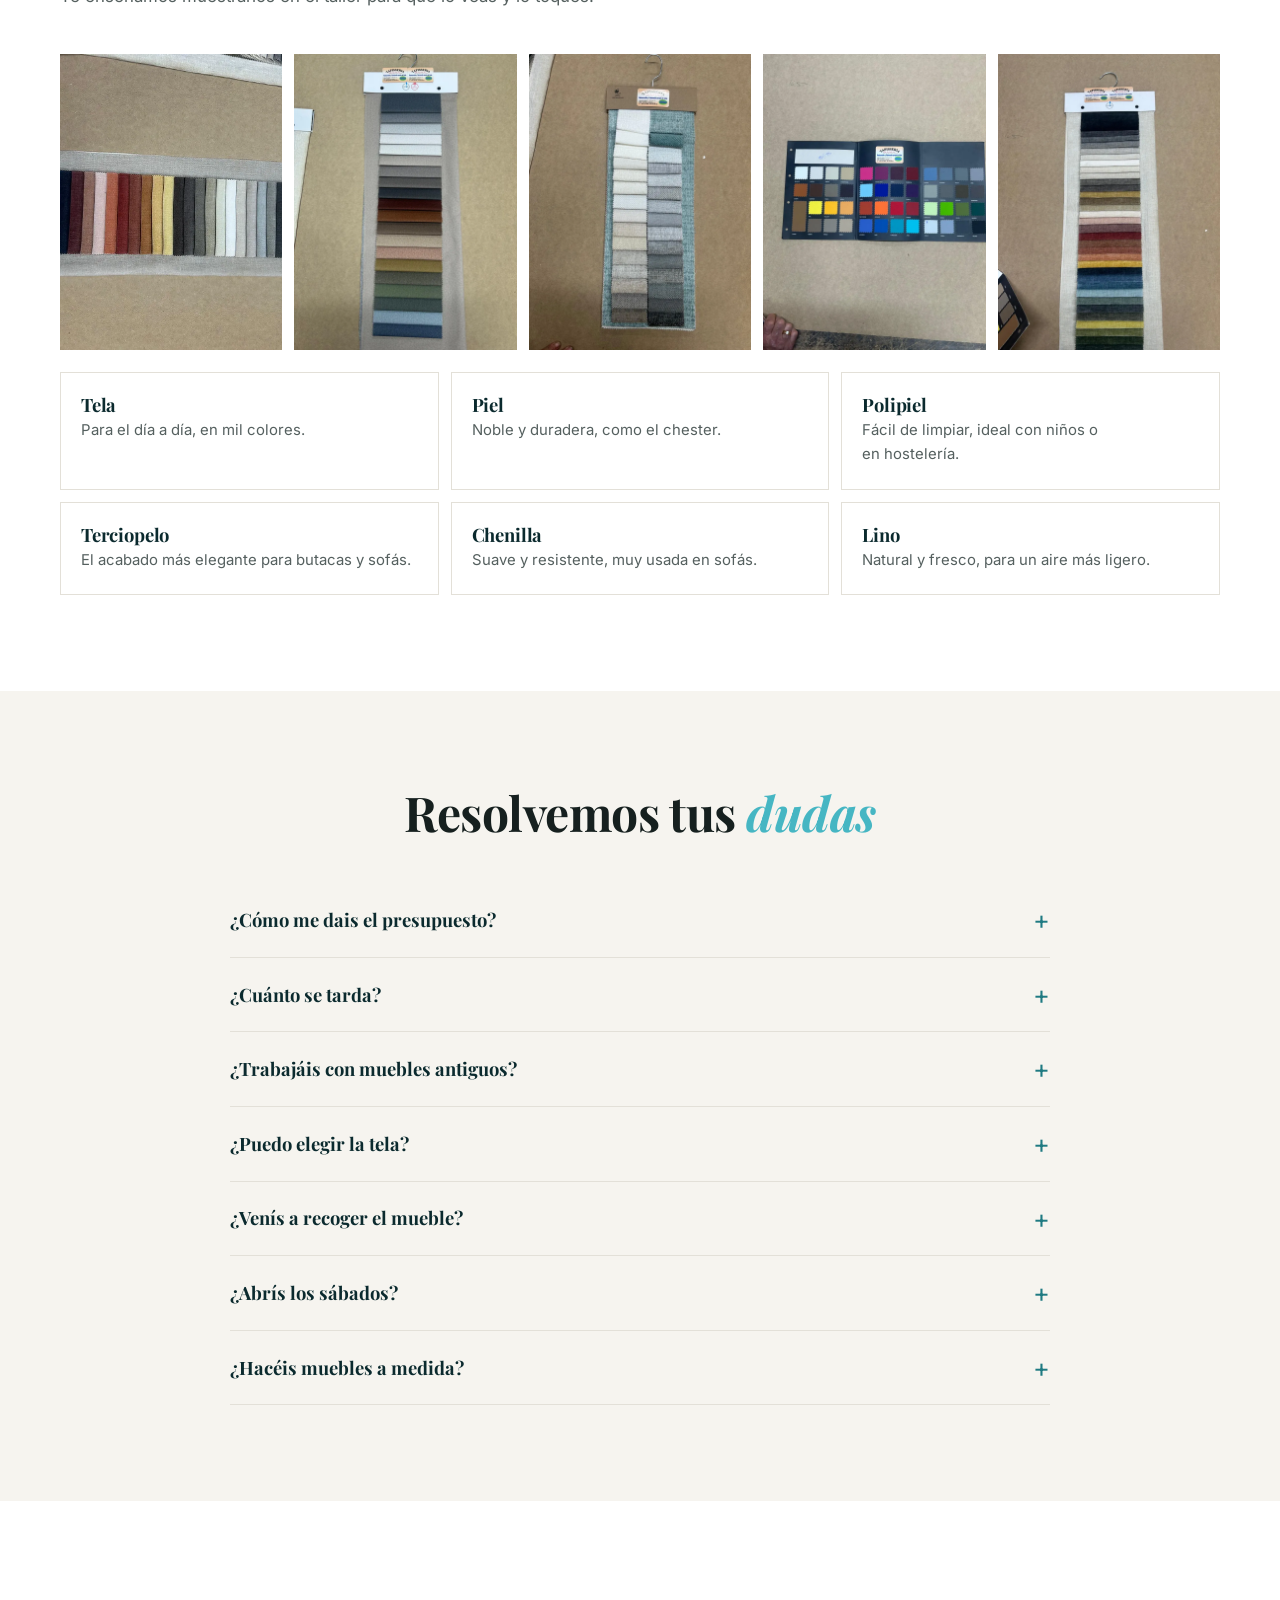
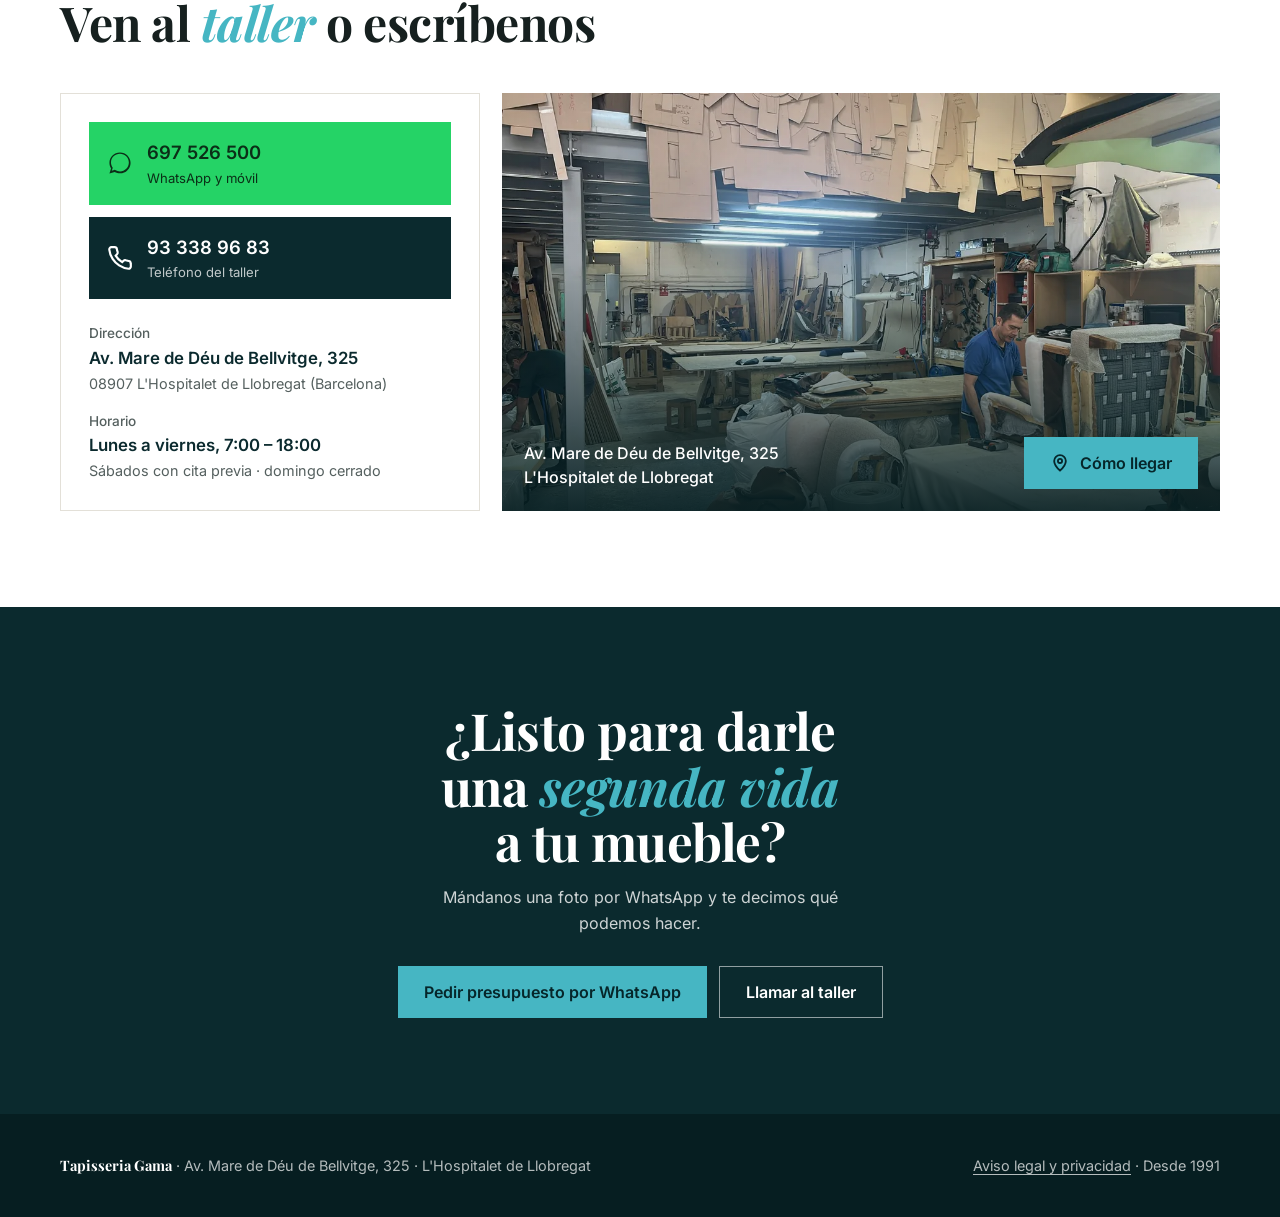
==== commit e609a805: "Gama: toda la web repasada con Design (ordenador y móvil) Lo pidió Claudio: «que aplique /design y l" ====
--- a/index.html
+++ b/index.html
@@ -63,7 +63,9 @@
 .nav .tel{display:none;align-items:center;gap:8px;font-size:.95rem;color:var(--teal);text-decoration:none;font-weight:500}
 .nav .tel svg{width:18px;height:18px}
 .nav .btn{min-height:44px;padding:0 18px;font-size:.92rem;background:var(--teal);color:#fff}
-@media(max-width:560px){.nav .btn{display:none}}
+.nav .call{display:none;width:44px;height:44px;place-items:center;background:var(--teal);color:#fff}
+.nav .call svg{width:20px;height:20px}
+@media(max-width:560px){.nav .btn{display:none}.nav .call{display:grid}}
 @media(min-width:1000px){.nav ul{display:flex}.nav .tel{display:flex}}
 
 /* portada */
@@ -76,23 +78,27 @@
 .hero p{font-size:clamp(1.05rem,1.4vw,1.2rem);max-width:44ch;margin-top:22px;color:rgba(255,255,255,.86)}
 .hero p strong{color:#fff;font-weight:600}
 .hero .cta{display:flex;flex-wrap:wrap;gap:12px;margin-top:32px}
-.facts{display:flex;flex-wrap:wrap;gap:10px 28px;margin-top:34px;font-size:.95rem;color:rgba(255,255,255,.8)}
-.facts span{display:inline-flex;align-items:center;gap:8px}
-.facts svg{width:18px;height:18px;color:var(--aqua)}
-@media(min-width:1000px){.hero{min-height:calc(100svh - 72px);display:flex;align-items:center}.hero-bg{position:absolute;top:0;right:0;bottom:0;width:60%;max-height:none;aspect-ratio:auto}.hero-bg img{object-position:52% 70%}.hero-bg::after{background:linear-gradient(90deg,var(--deep) 0%,rgba(11,42,46,.35) 6%,rgba(11,42,46,0) 15%),linear-gradient(0deg,rgba(11,42,46,.45),rgba(11,42,46,0) 25%)}.hero .wrap{padding:72px 0}.hero h1{font-size:clamp(3rem,4.6vw,4.2rem);max-width:none}.hero p{margin-top:18px}.hero .cta{margin-top:26px}.facts{margin-top:26px}}
+.hero-tels{font-size:.92rem!important;color:rgba(255,255,255,.7)!important;margin-top:18px!important}
+@media(max-width:560px){.hero .cta{display:grid;grid-template-columns:1fr 1fr}.hero .cta .btn{padding:0 12px}.hero .lg{display:none}.hero-tels{text-align:center}}
+@media(min-width:1000px){.hero{min-height:calc(100svh - 72px);display:flex;align-items:center}.hero-bg{position:absolute;top:0;right:0;bottom:0;width:60%;max-height:none;aspect-ratio:auto}.hero-bg img{object-position:52% 70%}.hero-bg::after{background:linear-gradient(90deg,var(--deep) 0%,rgba(11,42,46,.35) 6%,rgba(11,42,46,0) 15%),linear-gradient(0deg,rgba(11,42,46,.45),rgba(11,42,46,0) 25%)}.hero .wrap{padding:72px 0}.hero h1{font-size:clamp(3rem,4.6vw,4.2rem);max-width:none}.hero p{margin-top:18px}.hero .cta{margin-top:26px}.hero-tels{margin-top:22px}}
 .hero-grid{display:grid;grid-template-columns:minmax(0,1fr);gap:40px;align-items:end}
 .hero-grid>*{min-width:0}
 @media(min-width:1000px){.hero-grid>div:first-child{max-width:450px}}
 .eyebrow{font-size:.85rem;letter-spacing:.14em;text-transform:uppercase;color:var(--aqua);font-weight:600;margin-bottom:18px}
-.trust{background:var(--deep2);color:#fff}
-.trust .wrap{display:grid;grid-template-columns:repeat(2,1fr);gap:20px;padding:26px 0}
-.trust b{display:block;font:700 clamp(1.3rem,2.4vw,1.9rem)/1 var(--serif);color:var(--aqua)}
-.trust span{display:block;font-size:.88rem;margin-top:6px;color:rgba(255,255,255,.8)}
-@media(min-width:900px){.trust .wrap{grid-template-columns:repeat(4,1fr)}}
-.story{display:grid;gap:40px;align-items:center}
-.story img{width:100%;aspect-ratio:4/5;object-fit:cover}
+.story{display:grid;gap:28px;align-items:center}
+.story h2{font-size:clamp(2rem,4.6vw,3rem);color:var(--deep);margin-top:12px}
+.story h2 em{color:var(--teal)}
 .story p{color:var(--muted);font-size:1.05rem;line-height:1.7;margin-top:16px}
-@media(min-width:900px){.story{grid-template-columns:1fr 1fr;gap:56px}}
+.story .btn{margin-top:24px}
+.collage{display:grid;grid-template-columns:repeat(2,minmax(0,1fr));grid-template-rows:repeat(2,minmax(150px,26vw));gap:8px}
+.collage img{width:100%;height:100%;object-fit:cover}
+.collage img:first-child{grid-row:span 2;object-position:50% 78%}
+.stats{display:grid;grid-template-columns:repeat(3,minmax(0,1fr));gap:8px;margin-top:22px}
+.stats div{padding:14px 12px;background:var(--white);border:1px solid var(--line)}
+.stats b{display:block;font:700 clamp(1.15rem,2.2vw,1.6rem)/1 var(--serif);color:var(--deep)}
+.stats span{display:block;font-size:.8rem;color:var(--muted);margin-top:6px;line-height:1.3}
+@media(max-width:719px){.story .btn{width:100%}}
+@media(min-width:900px){.story{grid-template-columns:1fr 1fr;gap:64px}.collage{grid-template-rows:repeat(2,minmax(0,260px));gap:12px}.stats{gap:12px}.stats div{padding:18px}}
 .revs{display:grid;gap:18px;grid-template-columns:1fr}
 .revs figure{margin:0;padding:28px;border:1.5px dashed #b9c4c2;background:var(--white);color:var(--muted)}
 .revs .st{color:#b07a12;letter-spacing:2px}
@@ -100,17 +106,20 @@
 @media(min-width:900px){.revs{grid-template-columns:repeat(3,1fr)}}
 
 /* servicios */
-.svc{display:grid;gap:22px;grid-template-columns:1fr}
+.svc-head{display:flex;flex-wrap:wrap;justify-content:space-between;align-items:flex-end;gap:20px 40px;margin-bottom:40px}
+.svc-head .head{margin-bottom:0}
+.svc-head .btn{flex:none}
+.svc{display:grid;gap:12px;grid-template-columns:repeat(2,minmax(0,1fr))}
 .svc article{background:var(--white);border:1px solid var(--line);display:flex;flex-direction:column;transition:transform .25s cubic-bezier(.22,1,.36,1),box-shadow .25s}
-.svc .ph{aspect-ratio:4/3;overflow:hidden}
+.svc .ph{aspect-ratio:1;overflow:hidden}
 .svc img{width:100%;height:100%;object-fit:cover;transition:transform .6s cubic-bezier(.22,1,.36,1)}
-.svc .body{padding:22px 22px 26px}
-.svc h3{font-size:1.35rem;color:var(--deep)}
-.svc p{color:var(--muted);font-size:.97rem;margin-top:8px}
-.svc .more{margin-top:14px;font-weight:600;color:var(--teal);text-decoration:none;font-size:.95rem}
+.svc .body{padding:12px 12px 14px}
+.svc h3{font-size:1.05rem;color:var(--deep)}
+.svc p{color:var(--muted);font-size:.84rem;line-height:1.45;margin-top:4px}
 @media(hover:hover){.svc article:hover{transform:translateY(-4px);box-shadow:0 18px 40px rgba(11,42,46,.12)}.svc article:hover img{transform:scale(1.04)}}
-@media(min-width:720px){.svc{grid-template-columns:repeat(2,1fr)}}
-@media(min-width:1000px){.svc{grid-template-columns:repeat(3,1fr)}}
+@media(max-width:719px){.svc-head .btn{order:2;width:100%}.svc-head{flex-direction:column;align-items:stretch}}
+@media(min-width:720px){.svc{gap:20px}.svc .ph{aspect-ratio:16/10}.svc .body{padding:18px 20px 22px}.svc h3{font-size:1.3rem}.svc p{font-size:.95rem;margin-top:6px}}
+@media(min-width:1000px){.svc{grid-template-columns:repeat(3,minmax(0,1fr))}}
 
 /* antes y después */
 .ba-sec{background:var(--deep);color:#fff}
@@ -196,14 +205,24 @@
 .gal-more{text-align:center;margin-top:28px}
 
 /* proceso */
-.proc{background:var(--white)}
-.steps{display:grid;gap:18px;grid-template-columns:1fr;counter-reset:s;list-style:none}
-.steps li{padding:28px 24px;background:var(--paper);border:1px solid var(--line);position:relative}
-.steps li::before{counter-increment:s;content:counter(s);display:grid;place-items:center;width:44px;height:44px;border-radius:50%;background:var(--deep);color:var(--aqua);font:700 1.2rem/1 var(--serif);margin-bottom:16px}
-.steps h3{font-size:1.25rem;color:var(--deep)}
-.steps p{color:var(--muted);font-size:.97rem;margin-top:6px}
-@media(min-width:720px){.steps{grid-template-columns:repeat(2,1fr)}}
-@media(min-width:1000px){.steps{grid-template-columns:repeat(4,1fr)}}
+.proc{background:var(--paper)}
+.steps{position:relative;display:grid;gap:26px;grid-template-columns:1fr;counter-reset:s;list-style:none;max-width:1000px;margin:0 auto}
+.steps::before{content:"";position:absolute;left:21px;top:22px;bottom:22px;width:2px;background:#c9d6d4}
+.steps li{position:relative;padding-left:62px}
+.steps li::before{counter-increment:s;content:counter(s);position:absolute;left:0;top:0;width:44px;height:44px;border-radius:50%;background:var(--deep);color:var(--aqua);display:grid;place-items:center;font:700 1.15rem/1 var(--serif);box-shadow:0 0 0 6px var(--paper)}
+.steps h3{font-size:1.2rem;color:var(--deep);padding-top:2px}
+.steps p{color:var(--muted);font-size:.95rem;margin-top:4px}
+.steps-cta{text-align:center;margin-top:36px}
+.steps-cta .btn{background:#25d366;color:#0b2e17}
+@media(hover:hover){.steps-cta .btn:hover{background:#3ee07b}}
+@media(max-width:719px){.steps-cta .btn{width:100%}}
+@media(min-width:900px){
+ .steps{grid-template-columns:repeat(4,minmax(0,1fr));gap:32px}
+ .steps::before{left:28px;right:28px;top:27px;bottom:auto;width:auto;height:2px}
+ .steps li{padding-left:0;padding-top:74px}
+ .steps li::before{width:56px;height:56px;font-size:1.35rem;box-shadow:0 0 0 8px var(--paper)}
+ .steps h3{font-size:1.35rem}
+}
 
 /* materiales */
 .mats{display:grid;gap:12px;grid-template-columns:repeat(2,1fr)}
@@ -226,19 +245,28 @@
 .final h2{font-size:clamp(2rem,4.8vw,3.2rem);max-width:18ch;margin:0 auto}
 .final p{color:rgba(255,255,255,.8);margin:16px auto 30px;max-width:48ch}
 .final .cta{display:flex;flex-wrap:wrap;gap:12px;justify-content:center}
-.contact{display:grid;gap:22px;grid-template-columns:1fr}
-.info{background:var(--white);border:1px solid var(--line);padding:30px}
-.info dl{display:grid;gap:18px}
+.contact{display:grid;gap:22px;grid-template-columns:minmax(0,1fr)}
+.info{background:var(--white);border:1px solid var(--line);padding:24px;display:flex;flex-direction:column;gap:12px}
+.tbtn{display:flex;align-items:center;gap:14px;padding:16px 18px;text-decoration:none;transition:filter .18s,transform .14s cubic-bezier(.22,1,.36,1)}
+.tbtn:active{transform:scale(.98)}
+.tbtn svg{width:26px;height:26px;flex:none}
+.tbtn b{display:block;font-size:1.15rem}
+.tbtn small{display:block;font-size:.82rem}
+.tbtn.wa{background:#25d366;color:#0b2e17}
+.tbtn.tel{background:var(--deep);color:#fff}
+.tbtn.tel small{color:rgba(255,255,255,.75)}
+@media(hover:hover){.tbtn:hover{filter:brightness(1.08)}}
+.info dl{display:grid;gap:16px;margin-top:12px}
 .info dt{font-size:.85rem;color:var(--muted);font-weight:500}
-.info dd{font-size:1.08rem;font-weight:600;color:var(--deep)}
+.info dd{font-size:1.05rem;font-weight:600;color:var(--deep)}
 .info dd small{display:block;font-weight:400;color:var(--muted);font-size:.9rem}
-.info .btn{margin-top:24px;width:100%}
-.map{position:relative;min-height:340px;overflow:hidden;background:var(--deep)}
+.map{position:relative;min-height:320px;overflow:hidden;background:var(--deep)}
 .map img{position:absolute;inset:0;width:100%;height:100%;object-fit:cover}
-.map::after{content:"";position:absolute;inset:0;background:linear-gradient(0deg,rgba(6,30,33,.9),rgba(6,30,33,.1) 60%)}
-.map div{position:absolute;left:24px;right:24px;bottom:24px;z-index:1;color:#fff}
-.map p{margin-bottom:14px;font-weight:500}
-@media(min-width:860px){.contact{grid-template-columns:1fr 1.3fr}}
+.map::after{content:"";position:absolute;inset:0;background:linear-gradient(0deg,rgba(6,30,33,.92),rgba(6,30,33,.05) 60%)}
+.map div{position:absolute;left:22px;right:22px;bottom:22px;z-index:1;color:#fff;display:flex;flex-wrap:wrap;justify-content:space-between;align-items:flex-end;gap:14px}
+.map p{font-weight:500;line-height:1.5}
+@media(max-width:719px){.map .btn{width:100%}}
+@media(min-width:860px){.contact{grid-template-columns:420px minmax(0,1fr)}.info{padding:28px}}
 
 footer{background:#061e21;color:rgba(255,255,255,.7);padding:40px 0 110px;font-size:.9rem}
 footer .wrap{display:flex;flex-wrap:wrap;gap:12px 30px;justify-content:space-between}
@@ -262,9 +290,10 @@
 <header>
  <div class="wrap nav">
   <a class="logo" href="#"><span class="logo-mark">G</span><span><b>Tapisseria Gama</b><small>L'Hospitalet · desde 1991</small></span></a>
-  <ul><li><a href="#servicios">Servicios</a></li><li><a href="#historia">El taller</a></li><li><a href="#taller">Galería</a></li><li><a href="#preguntas">Preguntas</a></li><li><a href="#contacto">Contacto</a></li></ul>
+  <ul><li><a href="#servicios">Servicios</a></li><li><a href="#historia">El taller</a></li><li><a href="#taller">Trabajos</a></li><li><a href="#preguntas">Preguntas</a></li><li><a href="#contacto">Contacto</a></li></ul>
   <a class="tel" href="tel:+34933389683"><svg viewBox="0 0 24 24" fill="none" stroke="currentColor" stroke-width="2"><path d="M22 16.9v3a2 2 0 0 1-2.2 2 19.8 19.8 0 0 1-8.6-3.1 19.5 19.5 0 0 1-6-6A19.8 19.8 0 0 1 2.1 4.2 2 2 0 0 1 4.1 2h3a2 2 0 0 1 2 1.7c.1.9.4 1.8.7 2.7a2 2 0 0 1-.5 2.1L8 9.8a16 16 0 0 0 6 6l1.3-1.3a2 2 0 0 1 2.1-.4c.9.3 1.8.6 2.7.7a2 2 0 0 1 1.7 2z"/></svg>93 338 96 83</a>
   <a class="btn" href="https://wa.me/34697526500?text=Hola%2C%20he%20visto%20vuestra%20web%20y%20quiero%20pedir%20presupuesto." target="_blank" rel="noopener">Presupuesto</a>
+  <a class="call" href="tel:+34933389683" aria-label="Llamar al taller, 93 338 96 83"><svg viewBox="0 0 24 24" fill="none" stroke="currentColor" stroke-width="2" aria-hidden="true"><path d="M22 16.9v3a2 2 0 0 1-2.2 2 19.8 19.8 0 0 1-8.6-3.1 19.5 19.5 0 0 1-6-6A19.8 19.8 0 0 1 2.1 4.2 2 2 0 0 1 4.1 2h3a2 2 0 0 1 2 1.7c.1.9.4 1.8.7 2.7a2 2 0 0 1-.5 2.1L8 9.8a16 16 0 0 0 6 6l1.3-1.3a2 2 0 0 1 2.1-.4c.9.3 1.8.6 2.7.7a2 2 0 0 1 1.7 2z"/></svg></a>
  </div>
 </header>
 
@@ -272,41 +301,29 @@
  <div class="hero-bg"><img src="img/trabajos/01.webp" alt="Chaise longue de terciopelo rojo recién tapizada en el taller" fetchpriority="high"></div>
  <div class="wrap hero-grid">
   <div>
-  <p class="eyebrow">Taller propio en L'Hospitalet · desde 1991</p>
+  <p class="eyebrow">Taller propio · desde 1991</p>
   <h1 id="t">Tu tapicero artesano en <em>L'Hospitalet</em></h1>
-  <p>Desde 1991 tapizamos, restauramos y fabricamos sofás, sillas, sillones y cabeceros en <strong>nuestro propio taller</strong>, con recogida en cualquier zona.</p>
+  <p>Tapizamos, restauramos y fabricamos sofás, sillas, sillones y cabeceros en <strong>nuestro propio taller</strong>. Recogemos en cualquier zona.</p>
   <div class="cta">
-   <a class="btn btn-aqua" href="https://wa.me/34697526500?text=Hola%2C%20he%20visto%20vuestra%20web%20y%20quiero%20pedir%20presupuesto." target="_blank" rel="noopener">Pedir presupuesto <svg viewBox="0 0 24 24" fill="none" stroke="currentColor" stroke-width="2.2"><path d="M5 12h14M13 6l6 6-6 6"/></svg></a>
-   <a class="btn btn-line" href="#taller">Ver nuestros trabajos</a>
-  </div>
-  <div class="facts">
-   <span><svg viewBox="0 0 24 24" fill="none" stroke="currentColor" stroke-width="2"><path d="M20 6L9 17l-5-5"/></svg>Más de 30 años de oficio</span>
-   <span><svg viewBox="0 0 24 24" fill="none" stroke="currentColor" stroke-width="2"><path d="M20 6L9 17l-5-5"/></svg>Fabricación propia</span>
-   <span><svg viewBox="0 0 24 24" fill="none" stroke="currentColor" stroke-width="2"><path d="M20 6L9 17l-5-5"/></svg>Presupuesto por WhatsApp</span>
-  </div>
-  </div>
- </div>
-</section>
-
-<div class="trust">
- <div class="wrap">
-  <div><b>+30 años</b><span>de oficio en L'Hospitalet</span></div>
-  <div><b>Taller propio</b><span>todo se hace en L'Hospitalet</span></div>
-  <div><b>A medida</b><span>fabricación desde cero</span></div>
-  <div><b>Recogida</b><span>en cualquier zona</span></div>
- </div>
-</div>
+   <a class="btn btn-aqua" href="https://wa.me/34697526500?text=Hola%2C%20he%20visto%20vuestra%20web%20y%20quiero%20pedir%20presupuesto." target="_blank" rel="noopener"><svg viewBox="0 0 32 32" fill="currentColor" aria-hidden="true"><path d="M16 3C8.8 3 3 8.7 3 15.8c0 2.5.7 4.9 2 7L3 29l6.4-2c2 1.1 4.3 1.7 6.6 1.7 7.2 0 13-5.7 13-12.8S23.2 3 16 3zm0 23.4c-2.1 0-4.1-.6-5.9-1.7l-.4-.3-3.8 1.2 1.2-3.7-.3-.4c-1.2-1.8-1.9-3.9-1.9-6.1 0-6 4.9-10.7 11-10.7s11 4.8 11 10.7S22.1 26.4 16 26.4z"/></svg><span><span class="lg">Presupuesto por </span>WhatsApp</span></a>
+   <a class="btn btn-line" href="tel:+34933389683"><svg viewBox="0 0 24 24" fill="none" stroke="currentColor" stroke-width="2" aria-hidden="true"><path d="M22 16.9v3a2 2 0 0 1-2.2 2 19.8 19.8 0 0 1-8.6-3.1 19.5 19.5 0 0 1-6-6A19.8 19.8 0 0 1 2.1 4.2 2 2 0 0 1 4.1 2h3a2 2 0 0 1 2 1.7c.1.9.4 1.8.7 2.7a2 2 0 0 1-.5 2.1L8 9.8a16 16 0 0 0 6 6l1.3-1.3a2 2 0 0 1 2.1-.4c.9.3 1.8.6 2.7.7a2 2 0 0 1 1.7 2z"/></svg><span>Llamar<span class="lg"> al taller</span></span></a>
+  </div>
+  <p class="hero-tels">WhatsApp 697 526 500 · Taller 93 338 96 83</p>
+  </div>
+  </div>
+ </div>
+</section>
 
 <section id="servicios">
  <div class="wrap">
-  <div class="head" data-r><h2>Nuestros servicios <em>artesanales</em></h2><p>Mándanos una foto de tu mueble y te decimos qué se puede hacer, qué tejido le va mejor y cuánto cuesta.</p></div>
+  <div class="svc-head" data-r><div class="head"><h2>Lo que hacemos en el <em>taller</em></h2><p>Mándanos una foto de tu mueble y te decimos qué se puede hacer, qué tejido le va mejor y cuánto cuesta.</p></div><a class="btn btn-deep" href="https://wa.me/34697526500?text=Hola%2C%20he%20visto%20vuestra%20web%20y%20quiero%20pedir%20presupuesto." target="_blank" rel="noopener">Mandar una foto</a></div>
   <div class="svc">
-   <article data-r><div class="ph"><img src="img/trabajos/01.webp" loading="lazy" alt="Sofá de terciopelo teja recién tapizado"></div><div class="body"><h3>Tapizado de sofás</h3><p>Retapizado completo, cambio de espumas y rellenos, fundas y arreglos de costuras.</p></div></article>
-   <article data-r style="--i:1"><div class="ph"><img src="img/trabajos/06.webp" loading="lazy" alt="Silla tapizada en tela verde con patas negras"></div><div class="body"><h3>Sillas y hostelería</h3><p>Sillas de comedor, juegos completos y sillas de bares y restaurantes.</p></div></article>
-   <article data-r style="--i:2"><div class="ph"><img src="img/trabajos/03.webp" loading="lazy" alt="Butaca de terciopelo granate con flecos"></div><div class="body"><h3>Sillones y butacas</h3><p>Butacas, orejeros y sillones relax, con el tejido o la piel que elijas.</p></div></article>
-   <article data-r><div class="ph"><img src="img/trabajos/04.webp" loading="lazy" alt="Butaca capitoné gris con faldón de flecos"></div><div class="body"><h3>Capitoné y acabados</h3><p>Botonaduras, vivos, flecos y costuras vistas hechos a mano en el taller.</p></div></article>
-   <article data-r style="--i:1"><div class="ph"><img src="img/trabajos/14.webp" loading="lazy" alt="Sofá curvo marrón terminado en el taller"></div><div class="body"><h3>Fabricación a medida</h3><p>Sofás, cabeceros y piezas hechas desde cero, a la medida de tu casa.</p></div></article>
-   <article data-r style="--i:2"><div class="ph"><img src="img/trabajos/02.webp" loading="lazy" alt="Sofá chester de piel negra con capitoné"></div><div class="body"><h3>Restauración</h3><p>Muebles antiguos y con valor sentimental, respetando su estructura original.</p></div></article>
+   <article data-r><div class="ph"><img src="img/trabajos/01.webp" loading="lazy" alt="Sofá de terciopelo teja recién tapizado"></div><div class="body"><h3>Tapizado de sofás</h3><p>Retapizado completo, espumas y rellenos nuevos, fundas y costuras.</p></div></article>
+   <article data-r style="--i:1"><div class="ph"><img src="img/trabajos/06.webp" loading="lazy" alt="Silla tapizada en tela verde con patas negras"></div><div class="body"><h3>Sillas y hostelería</h3><p>Sillas de comedor y de bares y restaurantes, en juegos completos.</p></div></article>
+   <article data-r style="--i:2"><div class="ph"><img src="img/trabajos/03.webp" loading="lazy" alt="Butaca de terciopelo granate con flecos"></div><div class="body"><h3>Sillones y butacas</h3><p>Butacas, orejeros y sillones relax, en tela o piel.</p></div></article>
+   <article data-r><div class="ph"><img src="img/trabajos/04.webp" loading="lazy" alt="Butaca capitoné gris con faldón de flecos"></div><div class="body"><h3>Capitoné y acabados</h3><p>Botonaduras, vivos, flecos y costuras vistas, a mano.</p></div></article>
+   <article data-r style="--i:1"><div class="ph"><img src="img/trabajos/14.webp" loading="lazy" alt="Sofá curvo marrón terminado en el taller"></div><div class="body"><h3>Fabricación a medida</h3><p>Sofás, cabeceros y piezas hechas desde cero para tu casa.</p></div></article>
+   <article data-r style="--i:2"><div class="ph"><img src="img/trabajos/02.webp" loading="lazy" alt="Sofá chester de piel negra con capitoné"></div><div class="body"><h3>Restauración</h3><p>Muebles antiguos y con valor sentimental, respetando su estructura.</p></div></article>
   </div>
  </div>
 </section>
@@ -381,13 +398,17 @@
 
 <section id="historia">
  <div class="wrap story">
-  <img src="img/trabajos/14.webp" loading="lazy" alt="Sofá curvo terminado en el taller de L'Hospitalet" data-r>
+  <div class="collage" data-r>
+   <img src="img/trabajos/22.webp" loading="lazy" alt="Sofá a medida en fase de espumas, en el taller">
+   <img src="img/trabajos/24.webp" loading="lazy" alt="Estructura de un sofá rinconera con las cinchas puestas">
+   <img src="img/trabajos/25.webp" loading="lazy" alt="Armazón curvo de madera de un sofá">
+  </div>
   <div data-r style="--i:1">
    <p class="eyebrow" style="color:var(--teal);margin:0">Desde 1991</p>
-   <h2 style="font-size:clamp(2rem,4.6vw,3rem);color:var(--deep);margin-top:12px">Un taller de <em style="color:var(--teal)">barrio</em>, con oficio de verdad</h2>
-   <p>Cada pieza se trabaja a mano en nuestro taller de L'Hospitalet: desmontamos, revisamos muelles, cinchas y espumas, y tapizamos con el tejido que elijas.</p>
-   <p>Más de treinta años arreglando los sofás y las sillas del barrio, de casas y de negocios.</p>
-   <a class="btn btn-deep" style="margin-top:26px" href="https://wa.me/34697526500?text=Hola%2C%20he%20visto%20vuestra%20web%20y%20quiero%20pedir%20presupuesto." target="_blank" rel="noopener">Cuéntanos qué mueble tienes</a>
+   <h2>Un taller de <em>barrio</em>, con oficio de verdad</h2>
+   <p>Cada pieza se hace a mano en nuestro taller de L'Hospitalet: montamos la madera, ponemos cinchas y espumas, y tapizamos con el tejido que elijas.</p>
+   <div class="stats"><div><b>+30</b><span>años de oficio</span></div><div><b>Propio</b><span>taller y fabricación</span></div><div><b>Recogida</b><span>en cualquier zona</span></div></div>
+   <a class="btn btn-deep" href="https://wa.me/34697526500?text=Hola%2C%20he%20visto%20vuestra%20web%20y%20quiero%20pedir%20presupuesto." target="_blank" rel="noopener">Cuéntanos qué mueble tienes</a>
   </div>
  </div>
 </section>
@@ -412,17 +433,18 @@
 
 <section class="proc" id="proceso">
  <div class="wrap">
-  <div class="head center" data-r><h2>Un proceso <em>sencillo</em></h2><p>Sin sorpresas: sabes el precio antes de empezar.</p></div>
-  <ol class="steps">
-   <li data-r><h3>Nos escribes</h3><p>Mándanos por WhatsApp una foto del mueble y unas medidas aproximadas.</p></li>
-   <li data-r style="--i:1"><h3>Presupuesto</h3><p>Te proponemos tejido y acabado, y te damos el precio cerrado.</p></li>
-   <li data-r style="--i:2"><h3>Al taller</h3><p>Pasamos a recogerlo en cualquier zona, o lo traes tú al taller.</p></li>
-   <li data-r style="--i:3"><h3>Listo</h3><p>Te avisamos cuando está terminado y quedamos para la entrega.</p></li>
+  <div class="head center" data-r><h2>Así de <em>sencillo</em></h2><p>Sabes el precio antes de empezar. Sin sorpresas.</p></div>
+  <ol class="steps" data-r>
+   <li><h3>Nos mandas una foto</h3><p>Por WhatsApp, con unas medidas aproximadas del mueble.</p></li>
+   <li><h3>Precio cerrado</h3><p>Te proponemos tejido y acabado, y te damos el precio.</p></li>
+   <li><h3>Lo recogemos</h3><p>En cualquier zona, o lo traes tú al taller.</p></li>
+   <li><h3>Te lo devolvemos</h3><p>Te avisamos cuando está listo y quedamos para la entrega.</p></li>
   </ol>
- </div>
-</section>
-
-<section id="materiales">
+  <p class="steps-cta"><a class="btn" href="https://wa.me/34697526500?text=Hola%2C%20he%20visto%20vuestra%20web%20y%20quiero%20pedir%20presupuesto." target="_blank" rel="noopener"><svg viewBox="0 0 32 32" fill="currentColor" aria-hidden="true"><path d="M16 3C8.8 3 3 8.7 3 15.8c0 2.5.7 4.9 2 7L3 29l6.4-2c2 1.1 4.3 1.7 6.6 1.7 7.2 0 13-5.7 13-12.8S23.2 3 16 3zm0 23.4c-2.1 0-4.1-.6-5.9-1.7l-.4-.3-3.8 1.2 1.2-3.7-.3-.4c-1.2-1.8-1.9-3.9-1.9-6.1 0-6 4.9-10.7 11-10.7s11 4.8 11 10.7S22.1 26.4 16 26.4z"/></svg>Empezar por WhatsApp</a></p>
+ </div>
+</section>
+
+<section id="materiales" style="background:var(--white)">
  <div class="wrap">
   <div class="head" data-r><h2>Tú eliges el <em>tejido</em></h2><p>Te enseñamos muestrarios en el taller para que lo veas y lo toques.</p></div>
   <div class="telas" data-r>
@@ -458,19 +480,19 @@
  </div>
 </section>
 
-<section id="contacto">
+<section id="contacto" style="background:var(--white)">
  <div class="wrap">
   <div class="head" data-r><h2>Ven al <em>taller</em> o escríbenos</h2></div>
   <div class="contact">
    <div class="info" data-r>
+    <a class="tbtn wa" href="https://wa.me/34697526500?text=Hola%2C%20he%20visto%20vuestra%20web%20y%20quiero%20pedir%20presupuesto." target="_blank" rel="noopener"><svg viewBox="0 0 32 32" fill="currentColor" aria-hidden="true"><path d="M16 3C8.8 3 3 8.7 3 15.8c0 2.5.7 4.9 2 7L3 29l6.4-2c2 1.1 4.3 1.7 6.6 1.7 7.2 0 13-5.7 13-12.8S23.2 3 16 3zm0 23.4c-2.1 0-4.1-.6-5.9-1.7l-.4-.3-3.8 1.2 1.2-3.7-.3-.4c-1.2-1.8-1.9-3.9-1.9-6.1 0-6 4.9-10.7 11-10.7s11 4.8 11 10.7S22.1 26.4 16 26.4z"/></svg><span><b>697 526 500</b><small>WhatsApp y móvil</small></span></a>
+    <a class="tbtn tel" href="tel:+34933389683"><svg viewBox="0 0 24 24" fill="none" stroke="currentColor" stroke-width="2" aria-hidden="true"><path d="M22 16.9v3a2 2 0 0 1-2.2 2 19.8 19.8 0 0 1-8.6-3.1 19.5 19.5 0 0 1-6-6A19.8 19.8 0 0 1 2.1 4.2 2 2 0 0 1 4.1 2h3a2 2 0 0 1 2 1.7c.1.9.4 1.8.7 2.7a2 2 0 0 1-.5 2.1L8 9.8a16 16 0 0 0 6 6l1.3-1.3a2 2 0 0 1 2.1-.4c.9.3 1.8.6 2.7.7a2 2 0 0 1 1.7 2z"/></svg><span><b>93 338 96 83</b><small>Teléfono del taller</small></span></a>
     <dl>
      <div><dt>Dirección</dt><dd>Av. Mare de Déu de Bellvitge, 325<small>08907 L'Hospitalet de Llobregat (Barcelona)</small></dd></div>
-     <div><dt>Teléfonos</dt><dd><a href="tel:+34697526500">697 526 500</a> <small>Móvil y WhatsApp</small></dd><dd><a href="tel:+34933389683">93 338 96 83</a> <small>Taller</small></dd></div>
      <div><dt>Horario</dt><dd>Lunes a viernes, 7:00 – 18:00<small>Sábados con cita previa · domingo cerrado</small></dd></div>
     </dl>
-    <a class="btn btn-aqua" href="https://wa.me/34697526500?text=Hola%2C%20he%20visto%20vuestra%20web%20y%20quiero%20pedir%20presupuesto." target="_blank" rel="noopener">Escribir por WhatsApp</a>
    </div>
-   <div class="map" data-r style="--i:1"><img src="img/trabajos/26.webp" loading="lazy" alt="El taller de Tapisseria Gama en plena faena"><div><p>Av. Mare de Déu de Bellvitge, 325<br>L'Hospitalet de Llobregat</p><a class="btn btn-aqua" href="https://www.google.com/maps/dir/?api=1&amp;destination=Tapisseria+Gama%2C+Av.+Mare+de+D%C3%A9u+de+Bellvitge+325%2C+08907+L%27Hospitalet+de+Llobregat" target="_blank" rel="noopener">Cómo llegar</a></div></div>
+   <div class="map" data-r style="--i:1"><img src="img/trabajos/26.webp" loading="lazy" alt="El taller de Tapisseria Gama en plena faena"><div><p>Av. Mare de Déu de Bellvitge, 325<br>L'Hospitalet de Llobregat</p><a class="btn btn-aqua" href="https://www.google.com/maps/dir/?api=1&amp;destination=Tapisseria+Gama%2C+Av.+Mare+de+D%C3%A9u+de+Bellvitge+325%2C+08907+L%27Hospitalet+de+Llobregat" target="_blank" rel="noopener"><svg viewBox="0 0 24 24" fill="none" stroke="currentColor" stroke-width="2.2" aria-hidden="true"><path d="M12 21s-7-6.2-7-11.5A7 7 0 0 1 19 9.5C19 14.8 12 21 12 21z"/><circle cx="12" cy="9.5" r="2.5"/></svg>Cómo llegar</a></div></div>
   </div>
  </div>
 </section>
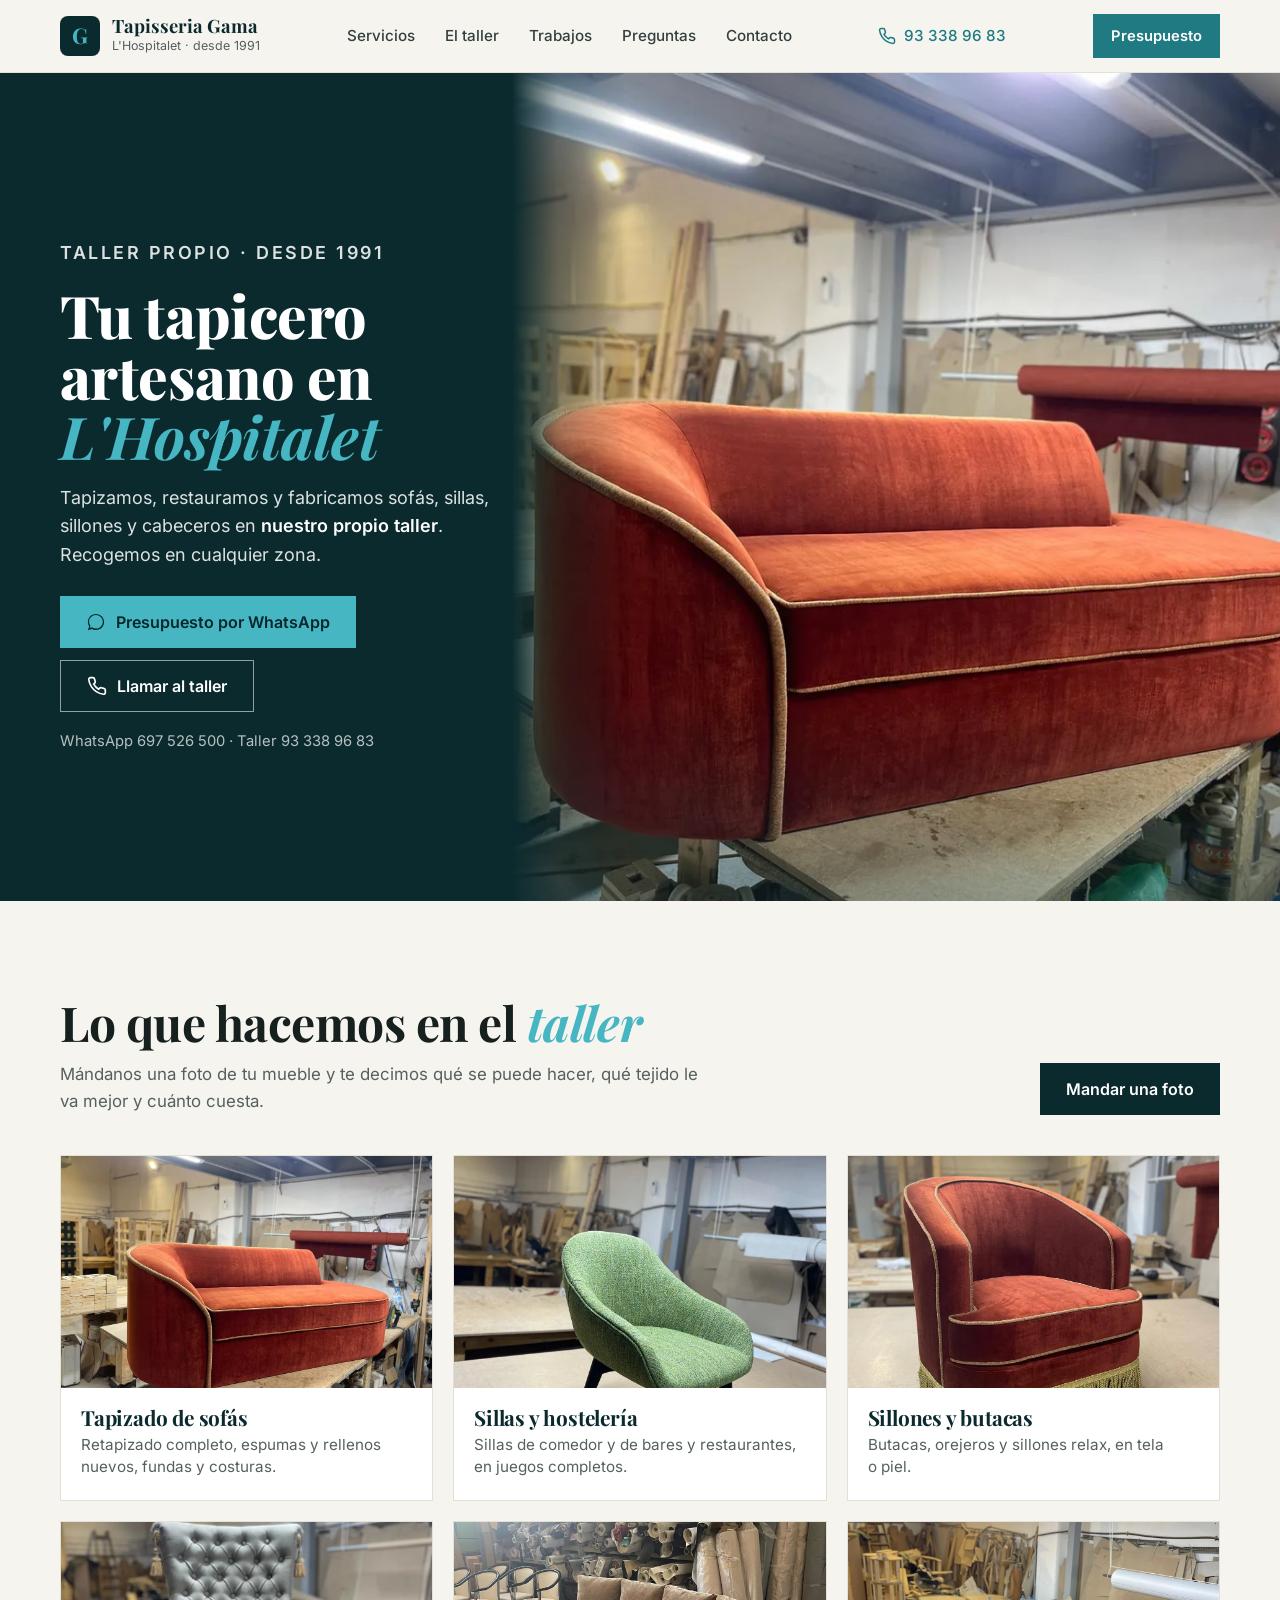
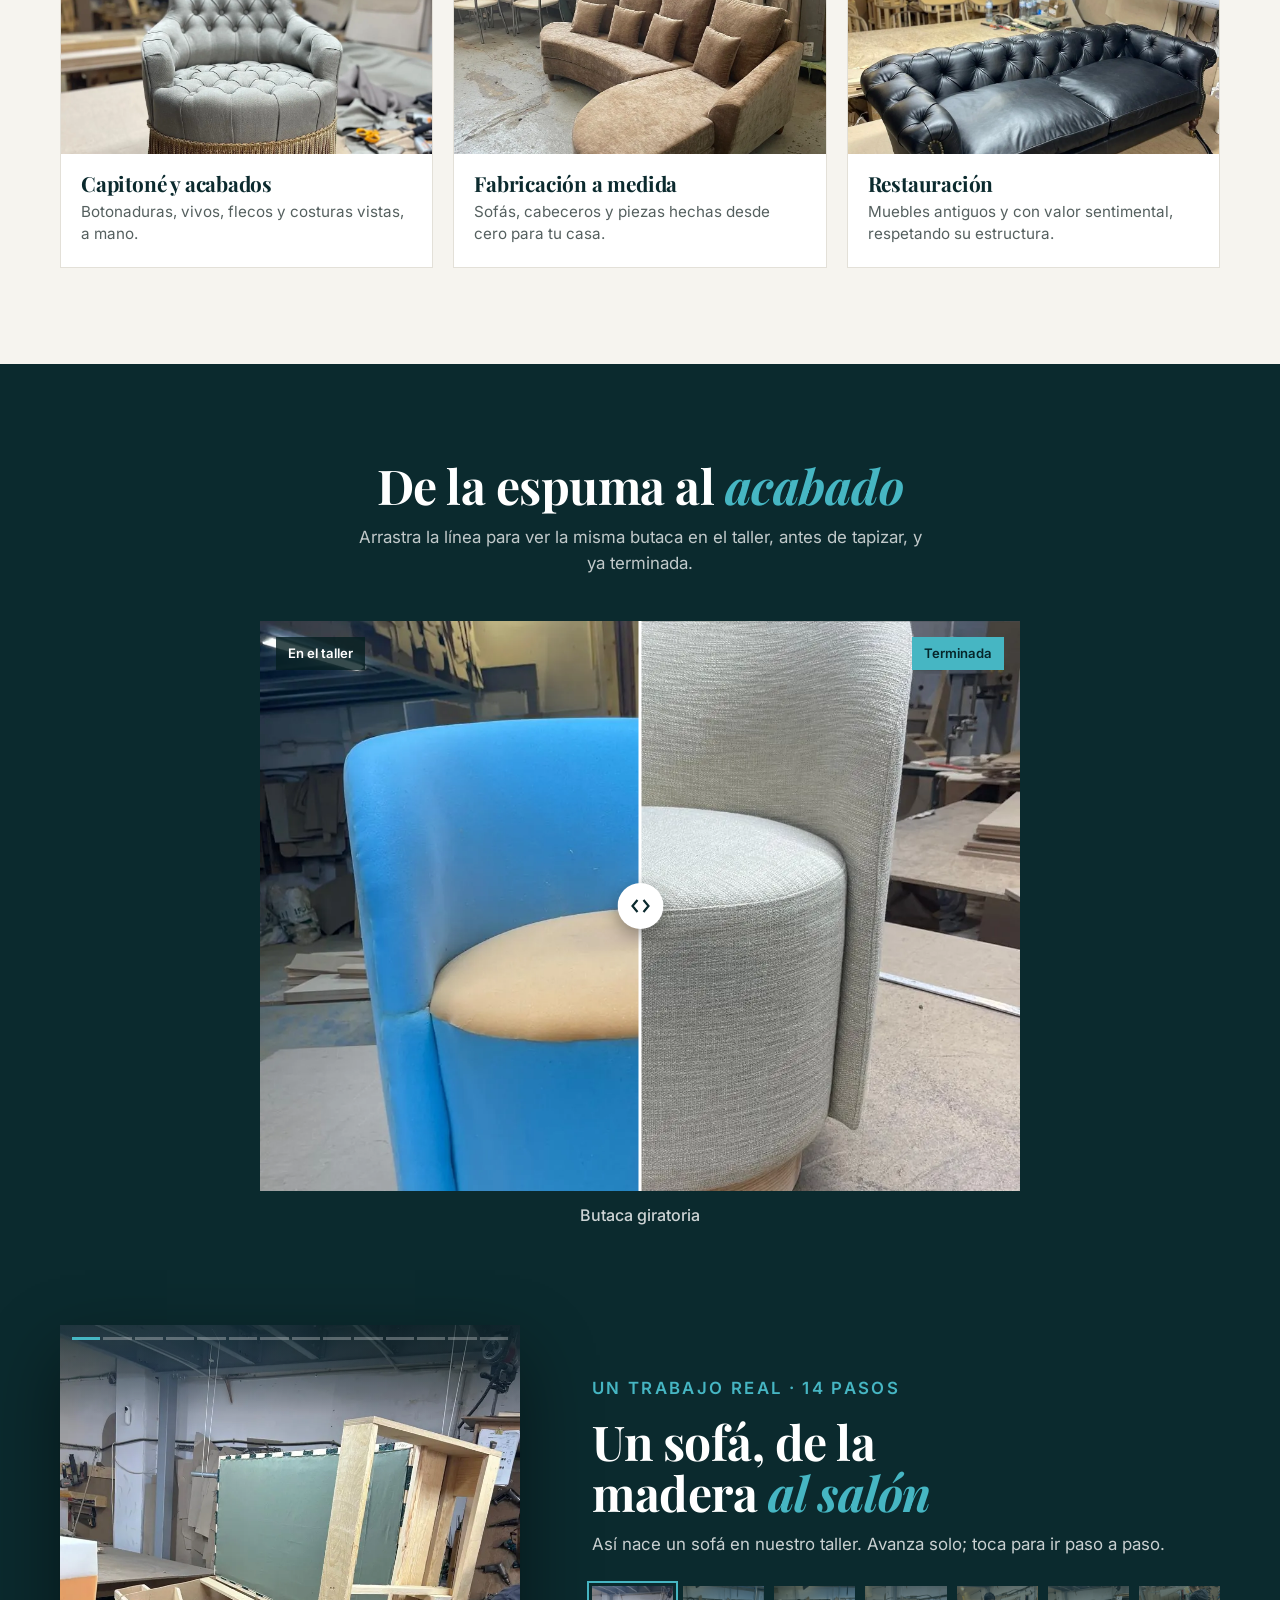
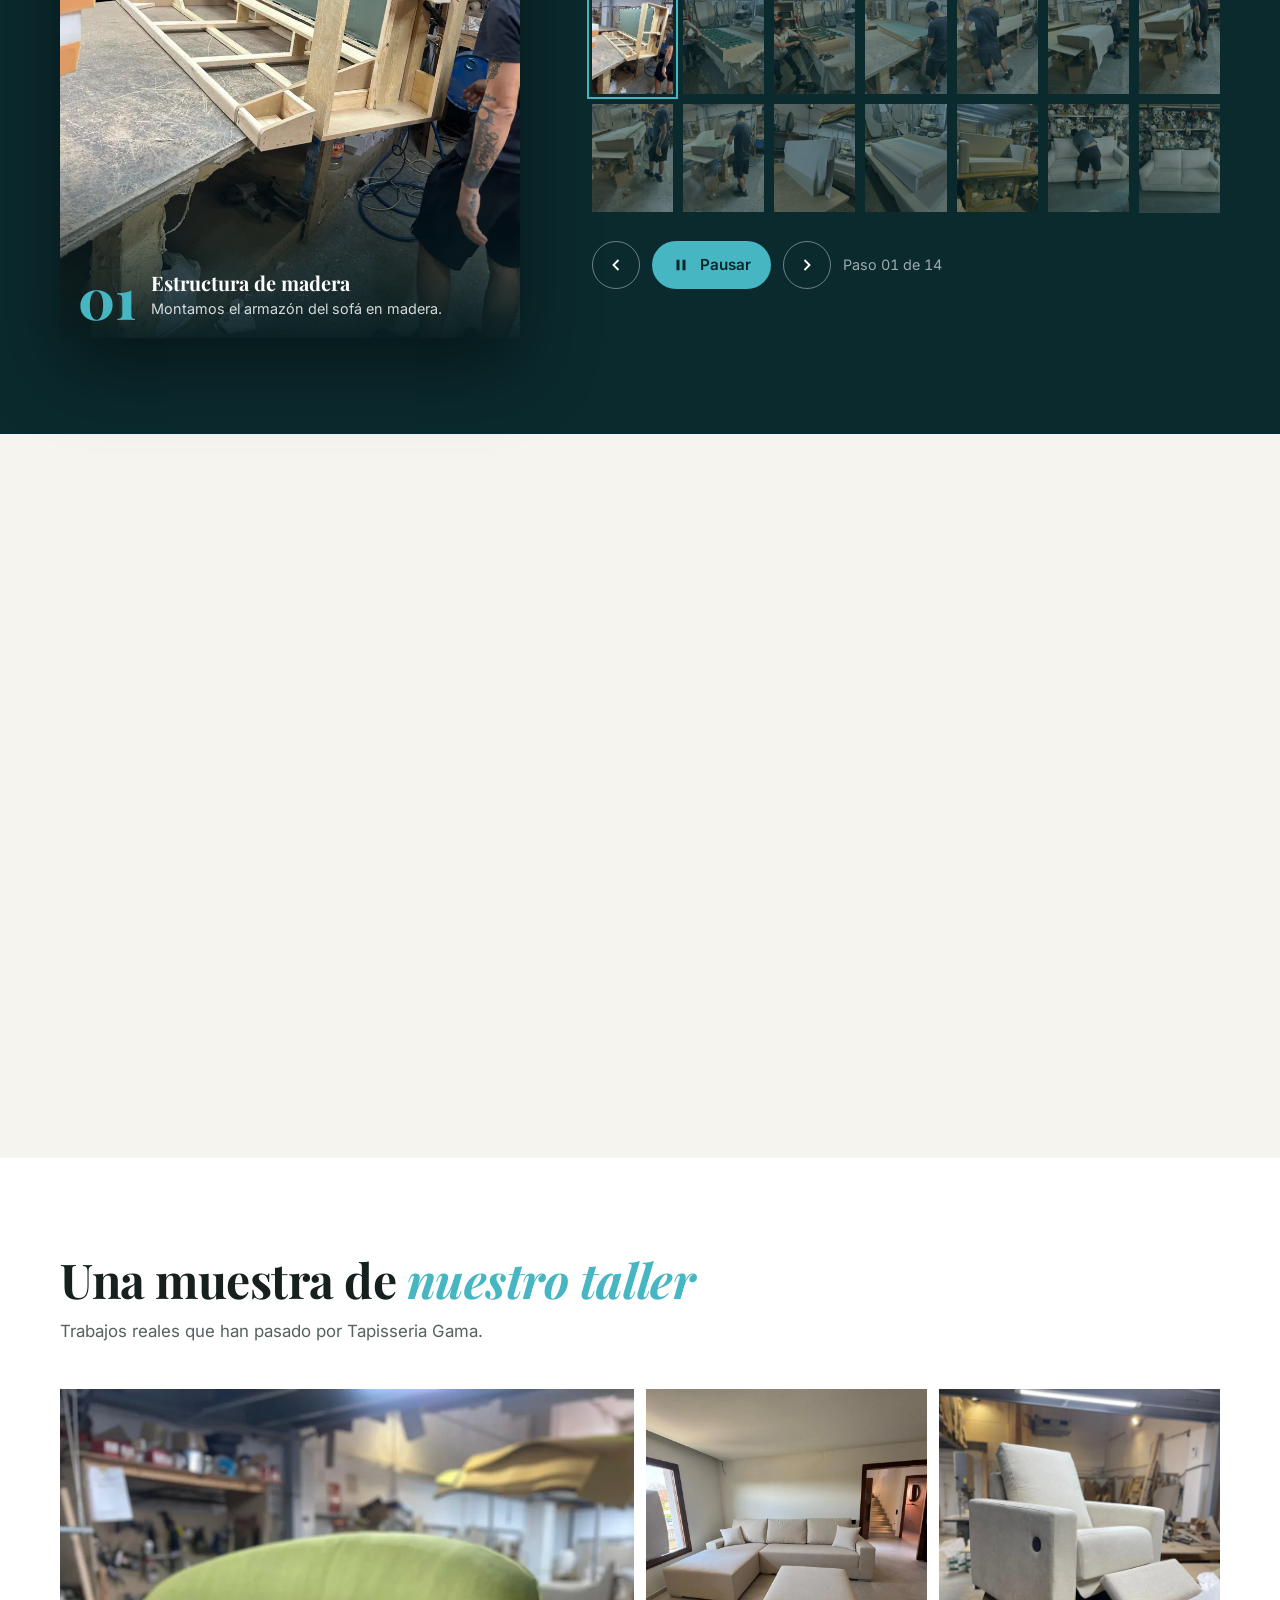
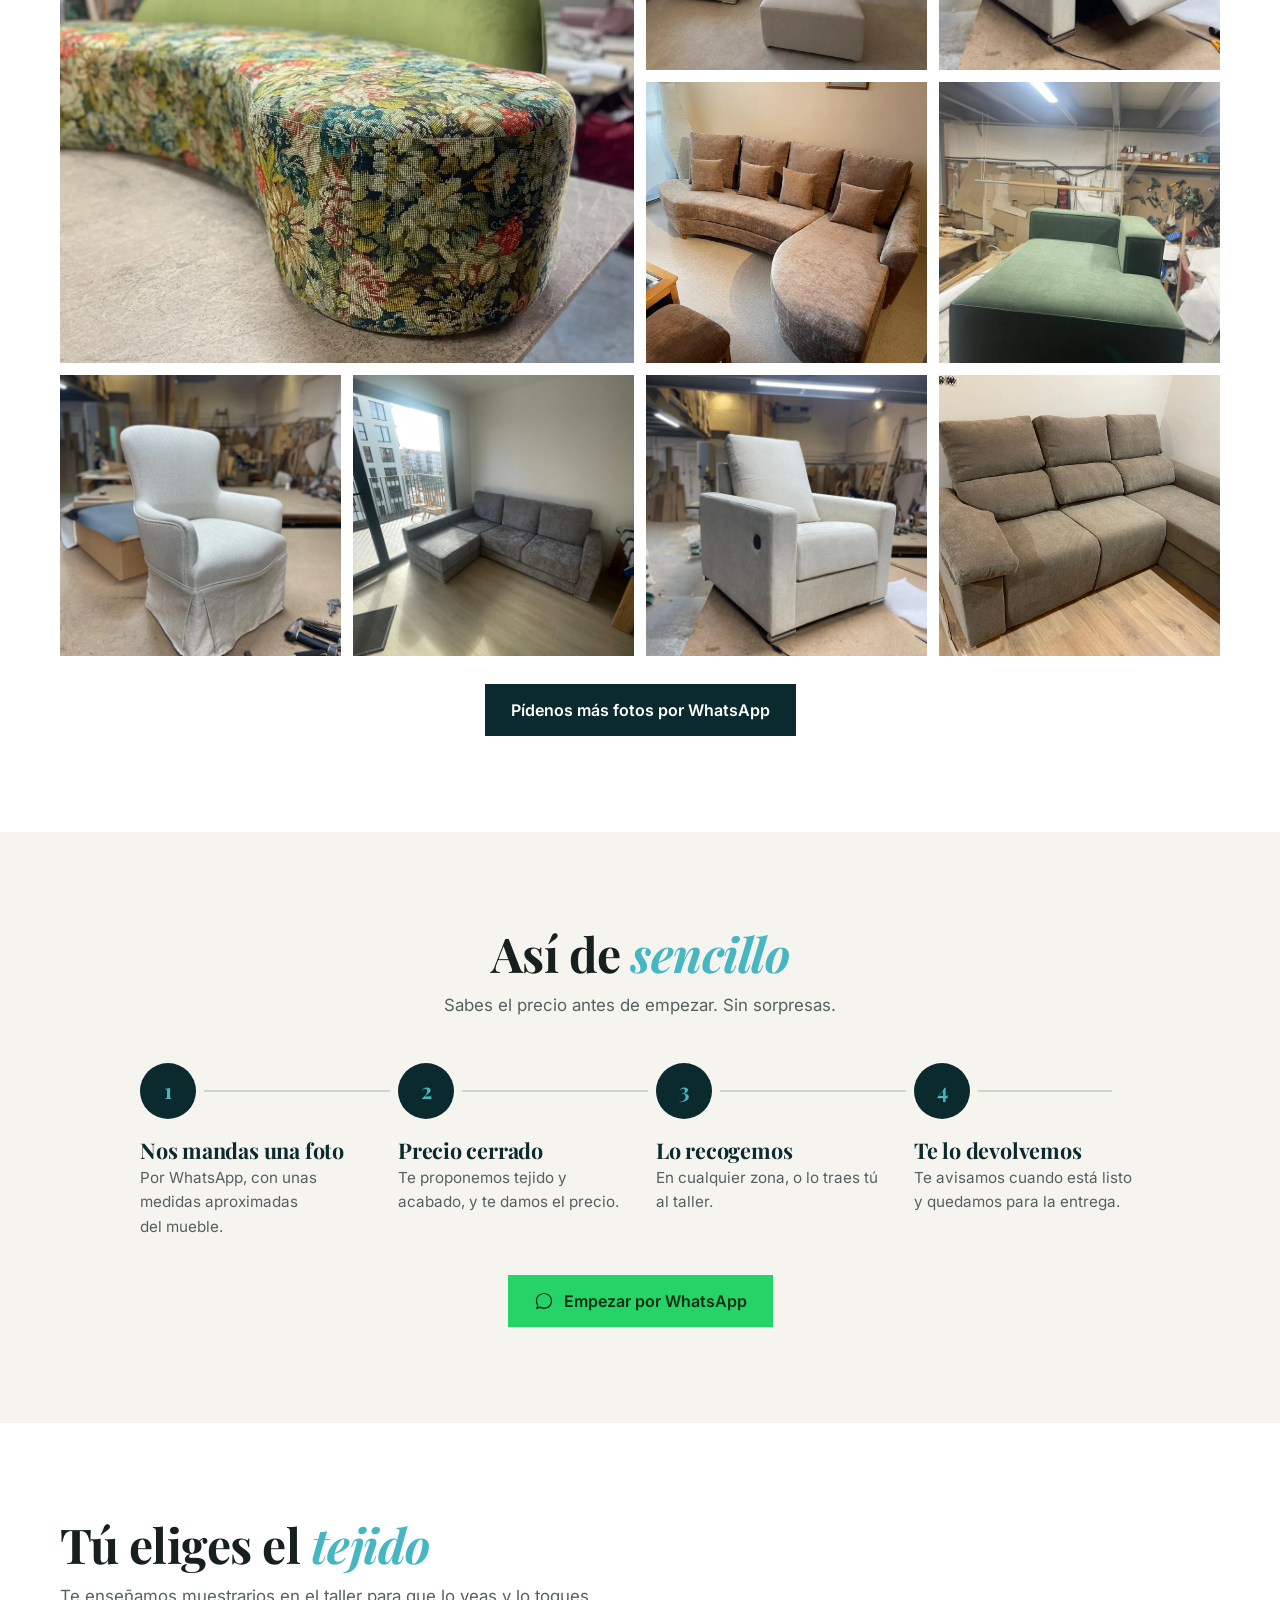
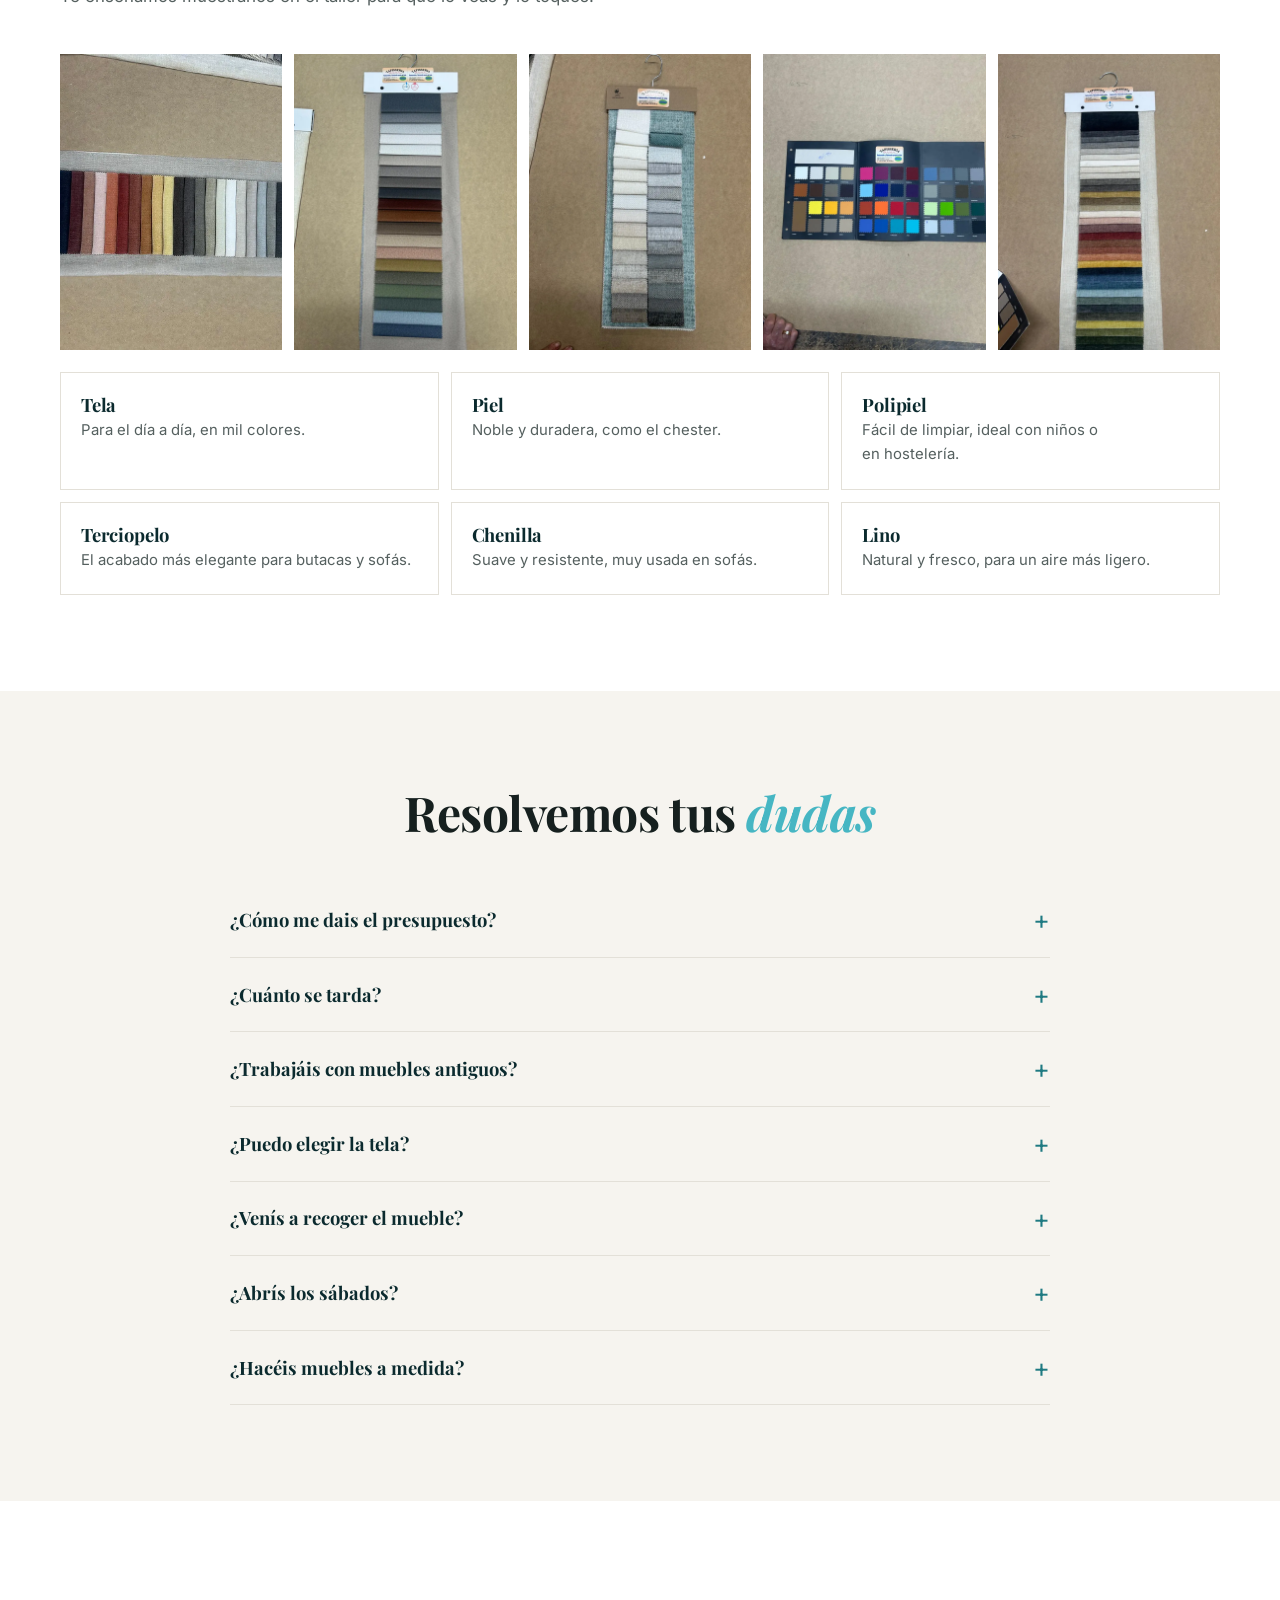
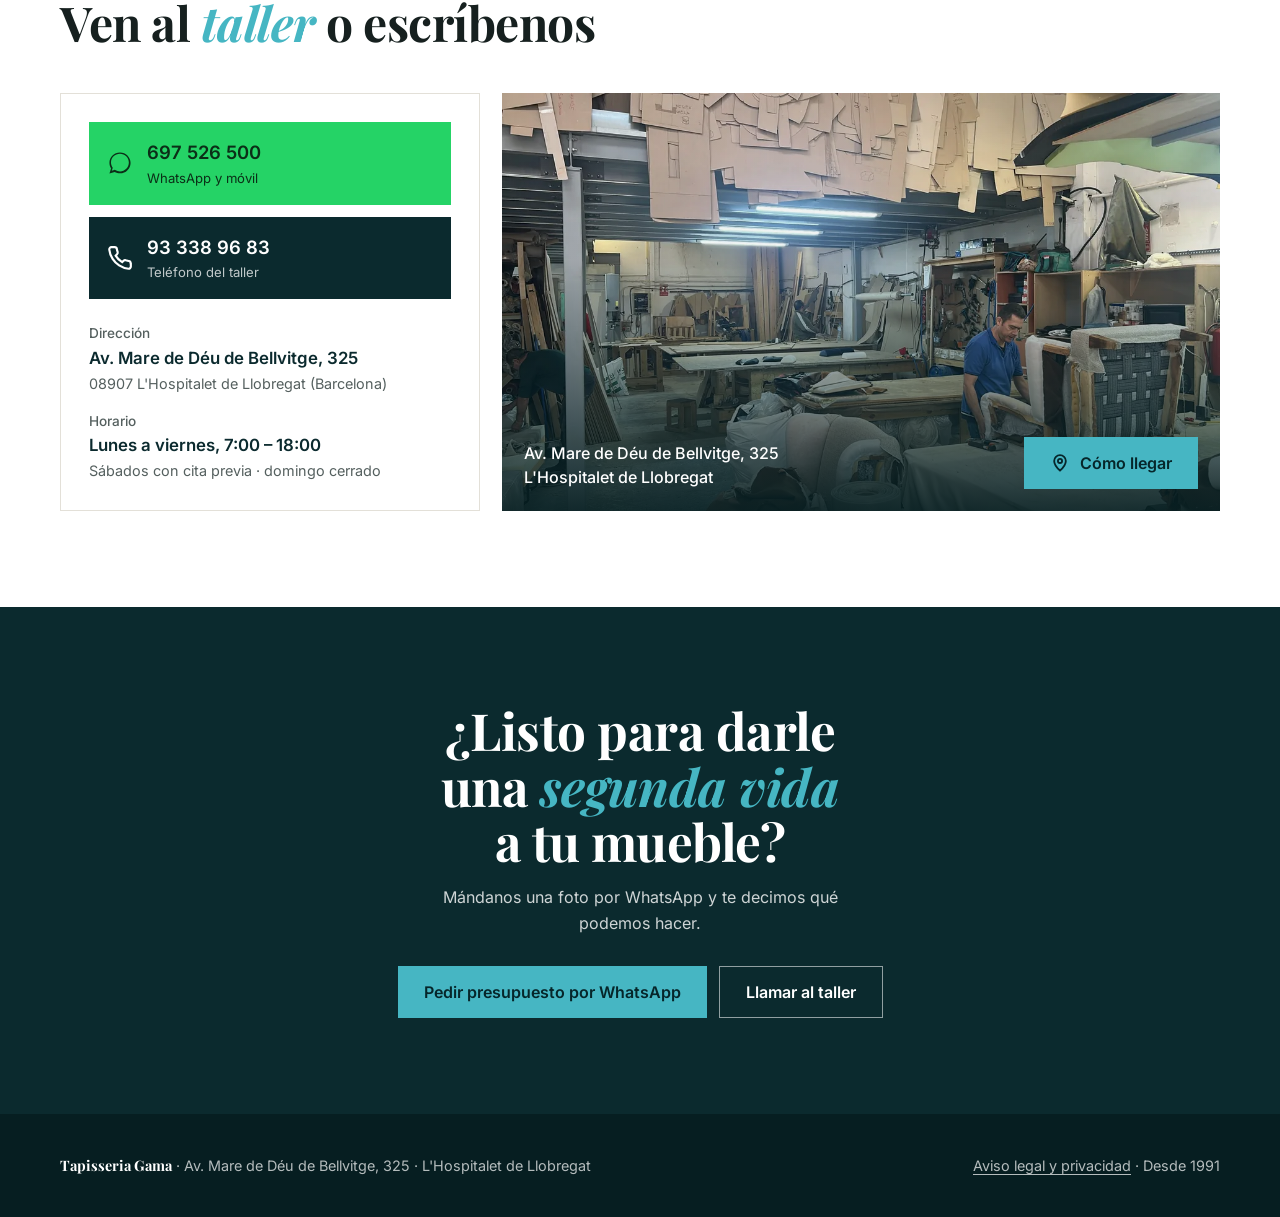
==== commit c4f16e4b: "Gama: cifras del taller con números de altura normal Co-Authored-By: Claude Opus 5.5 <noreply@anthro" ====
--- a/index.html
+++ b/index.html
@@ -95,7 +95,7 @@
 .collage img:first-child{grid-row:span 2;object-position:50% 78%}
 .stats{display:grid;grid-template-columns:repeat(3,minmax(0,1fr));gap:8px;margin-top:22px}
 .stats div{padding:14px 12px;background:var(--white);border:1px solid var(--line)}
-.stats b{display:block;font:700 clamp(1.15rem,2.2vw,1.6rem)/1 var(--serif);color:var(--deep)}
+.stats b{display:block;font-variant-numeric:lining-nums;font:700 clamp(1.15rem,2.2vw,1.6rem)/1 var(--serif);color:var(--deep)}
 .stats span{display:block;font-size:.8rem;color:var(--muted);margin-top:6px;line-height:1.3}
 @media(max-width:719px){.story .btn{width:100%}}
 @media(min-width:900px){.story{grid-template-columns:1fr 1fr;gap:64px}.collage{grid-template-rows:repeat(2,minmax(0,260px));gap:12px}.stats{gap:12px}.stats div{padding:18px}}
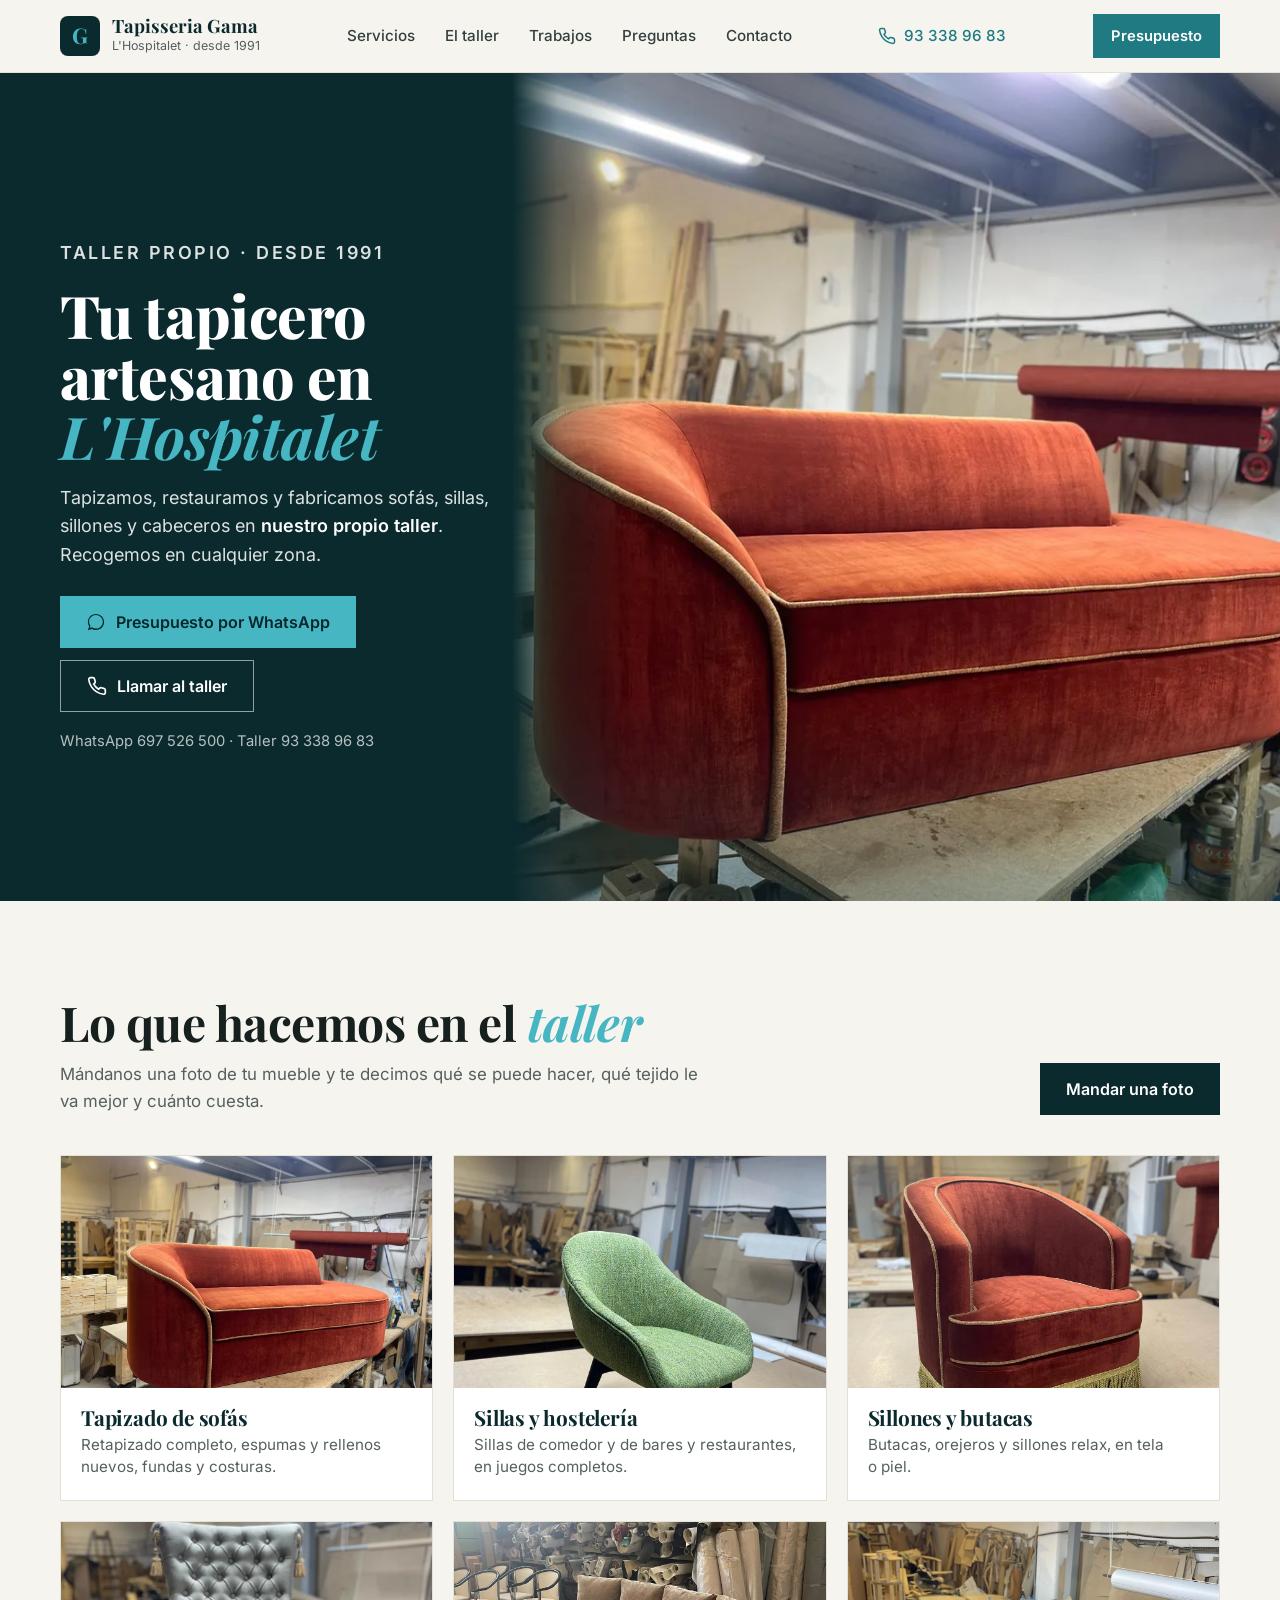
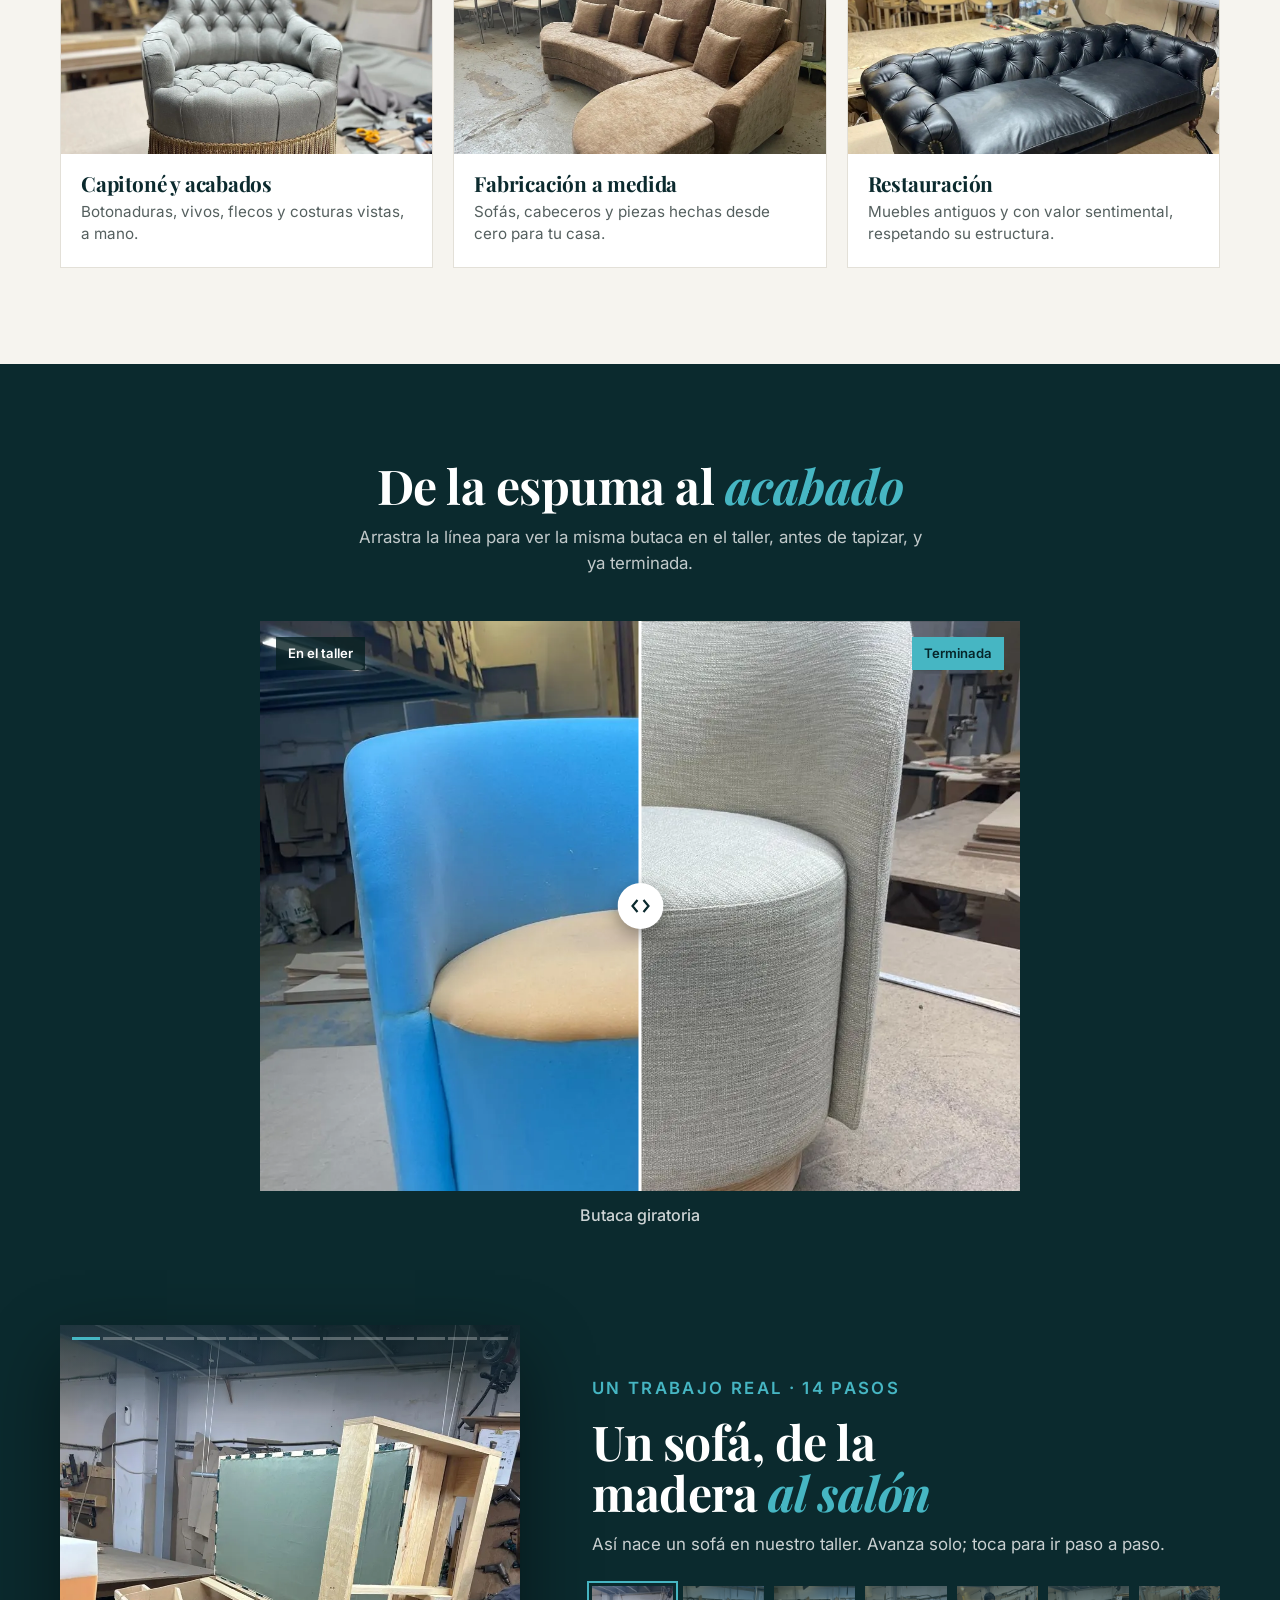
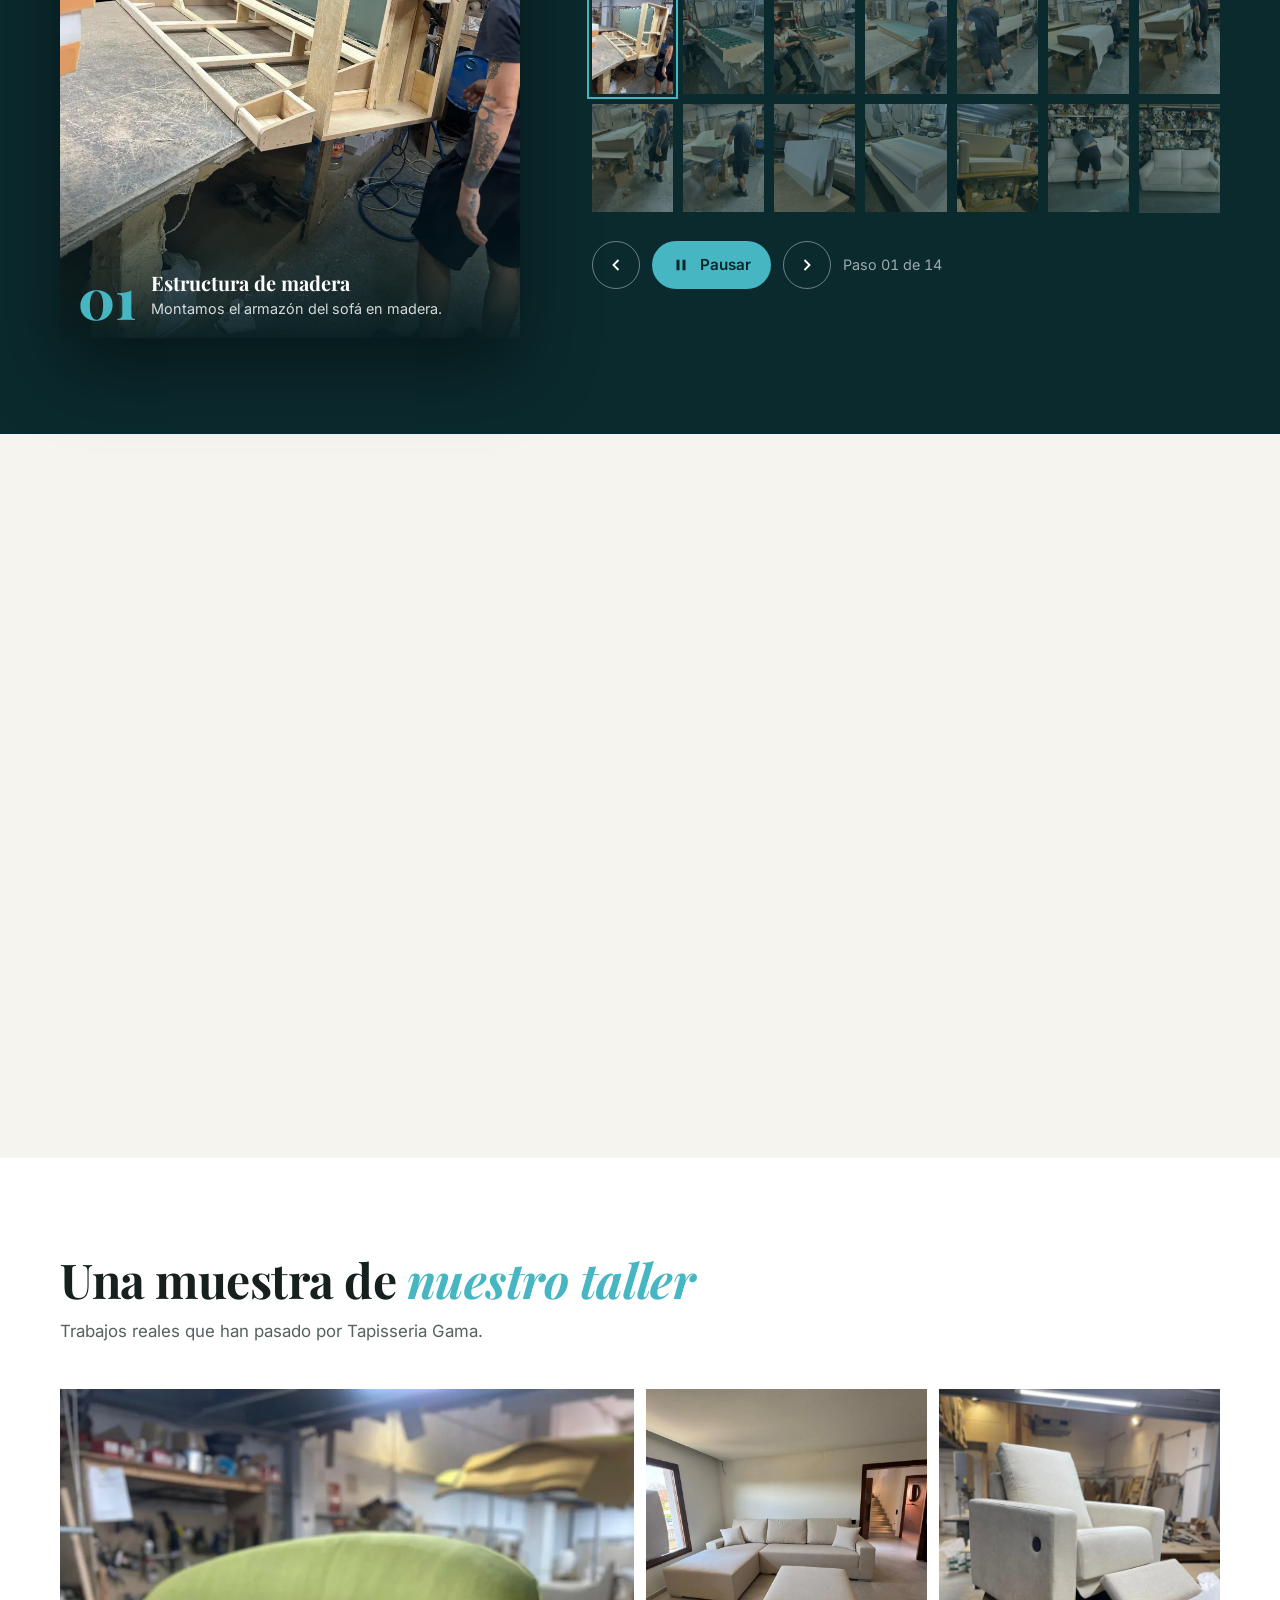
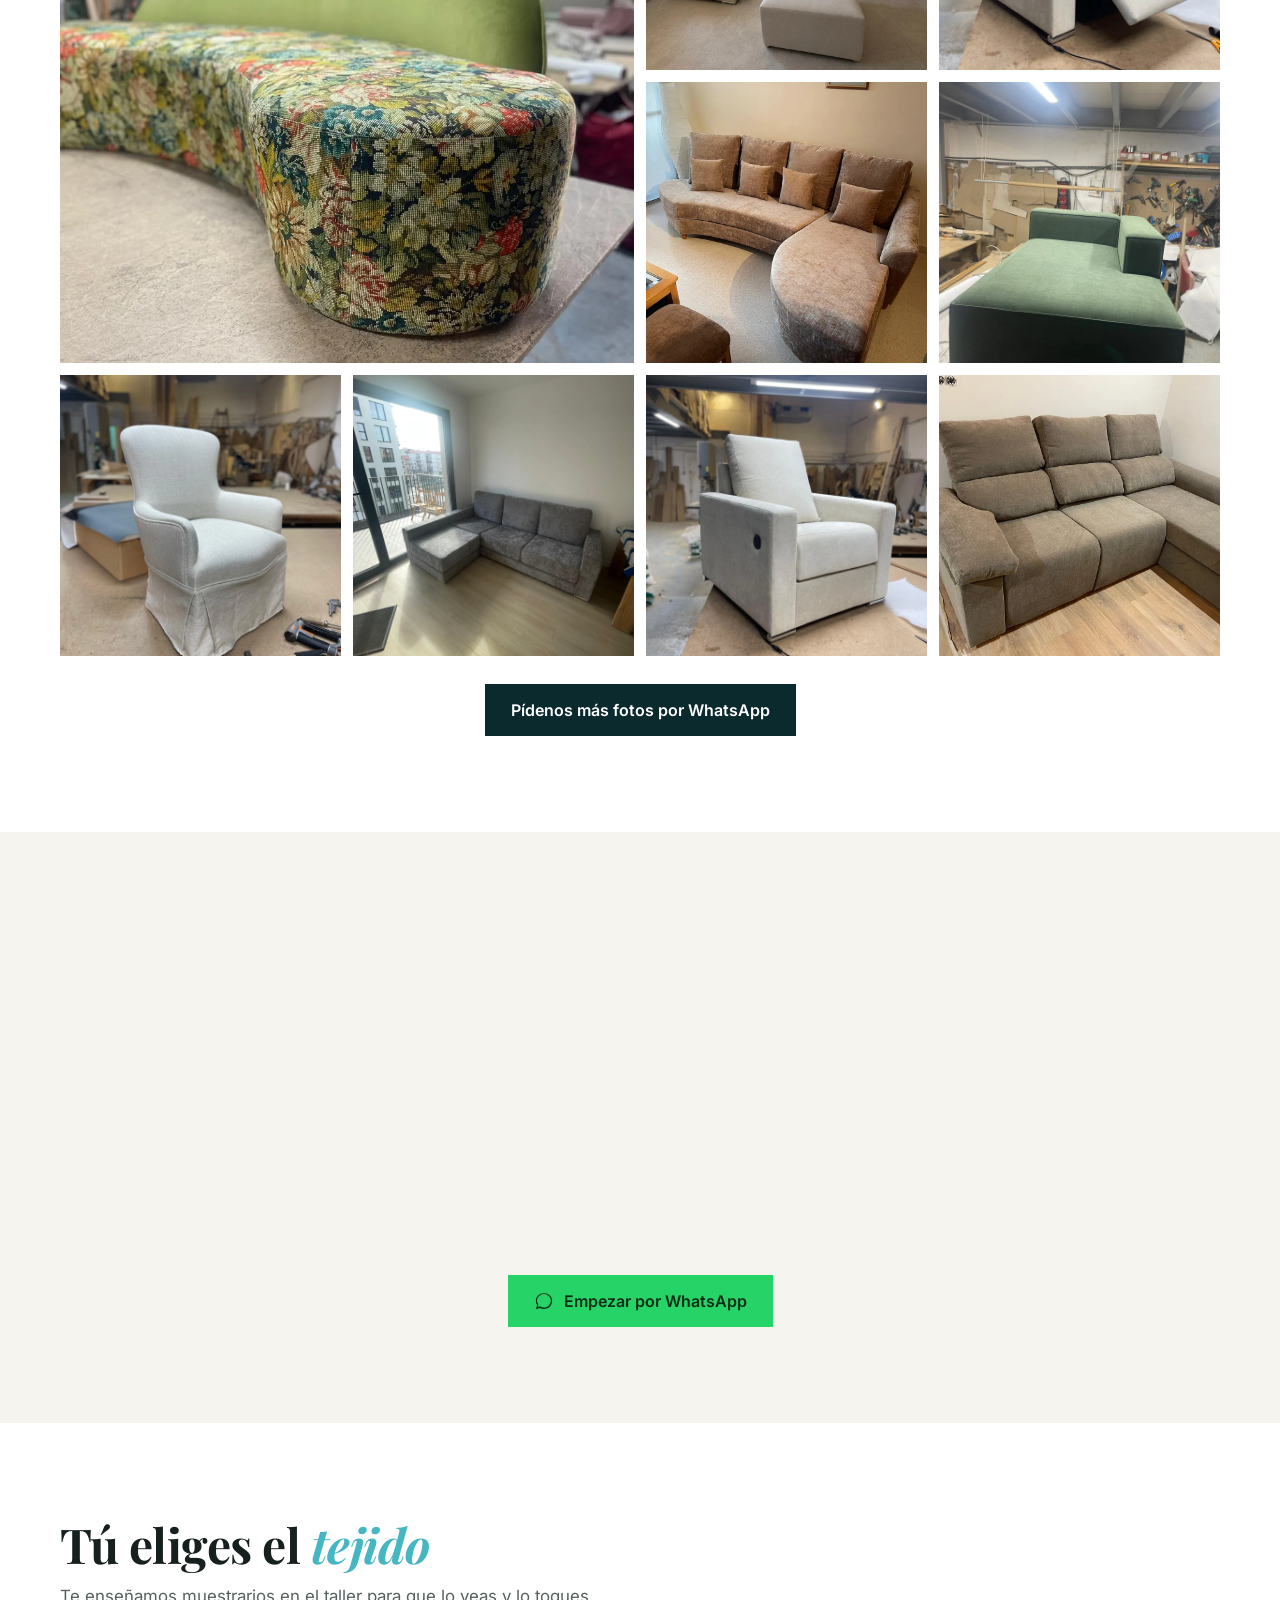
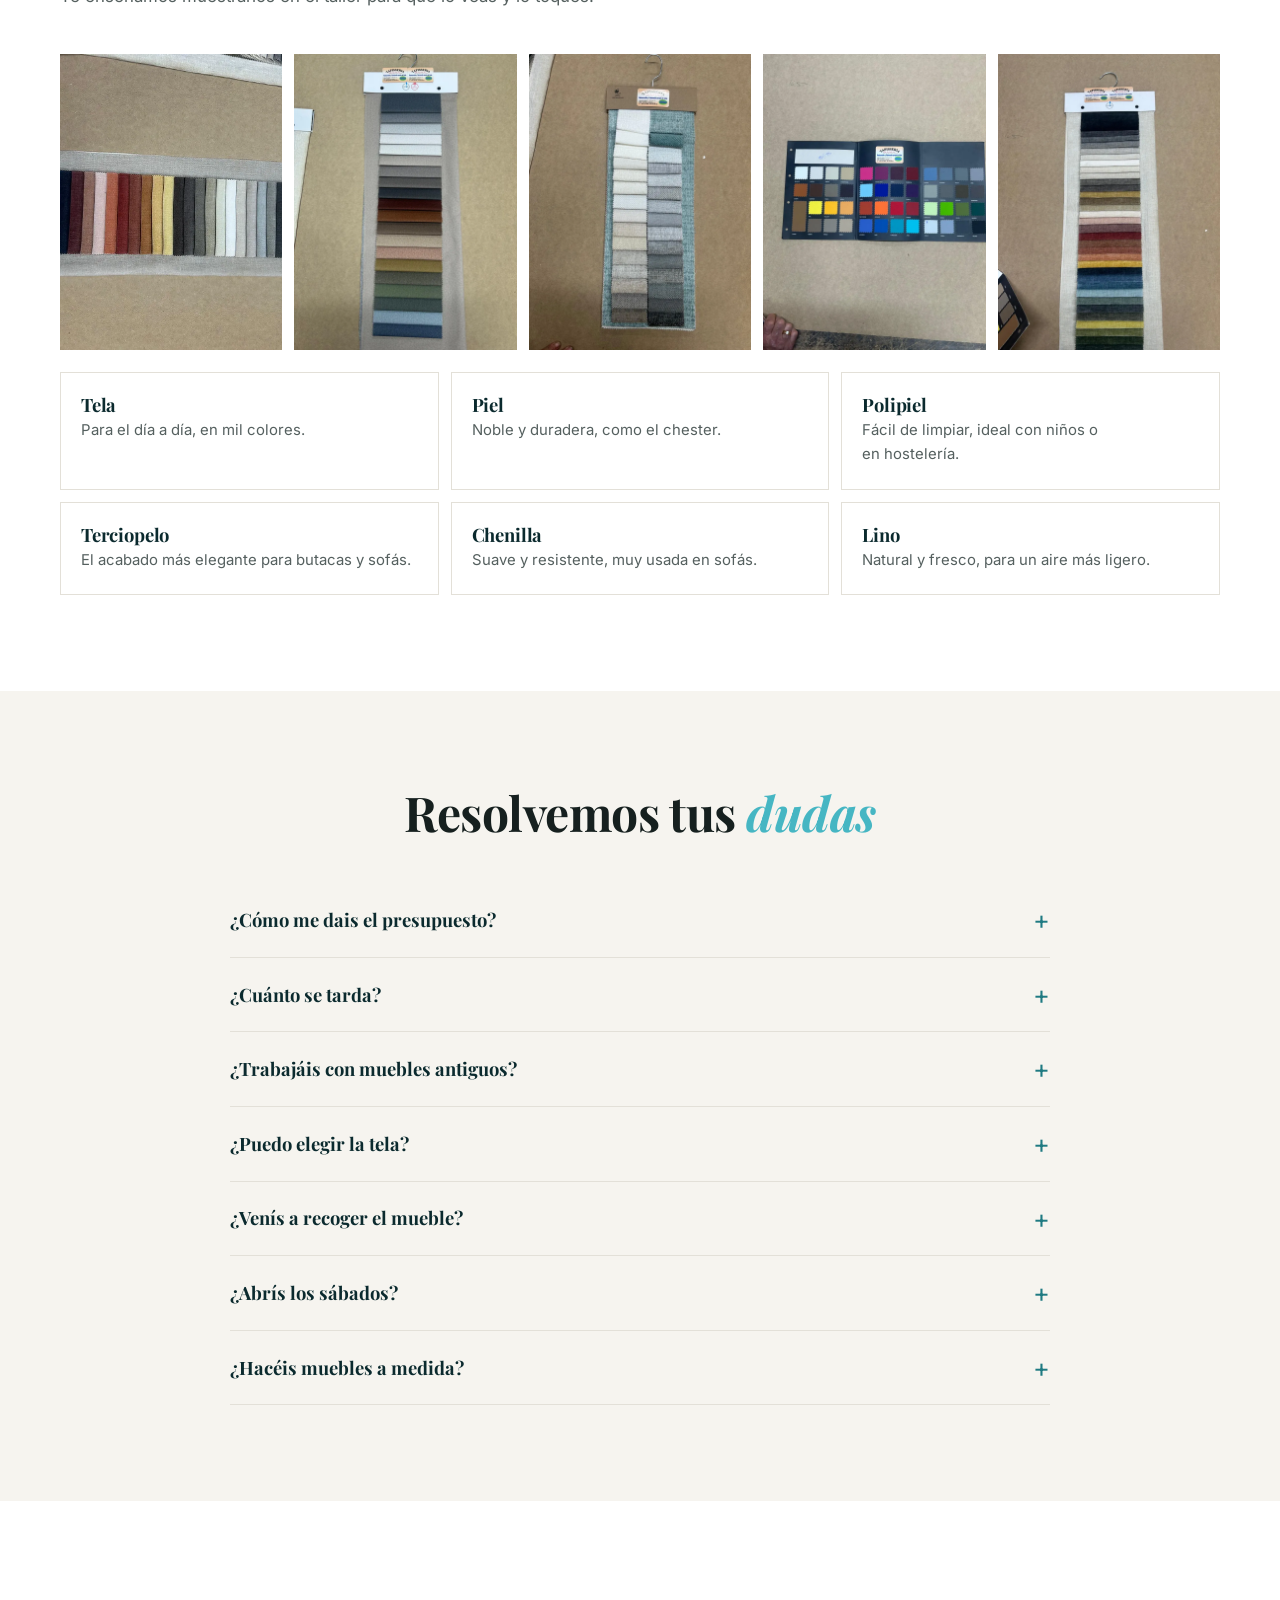
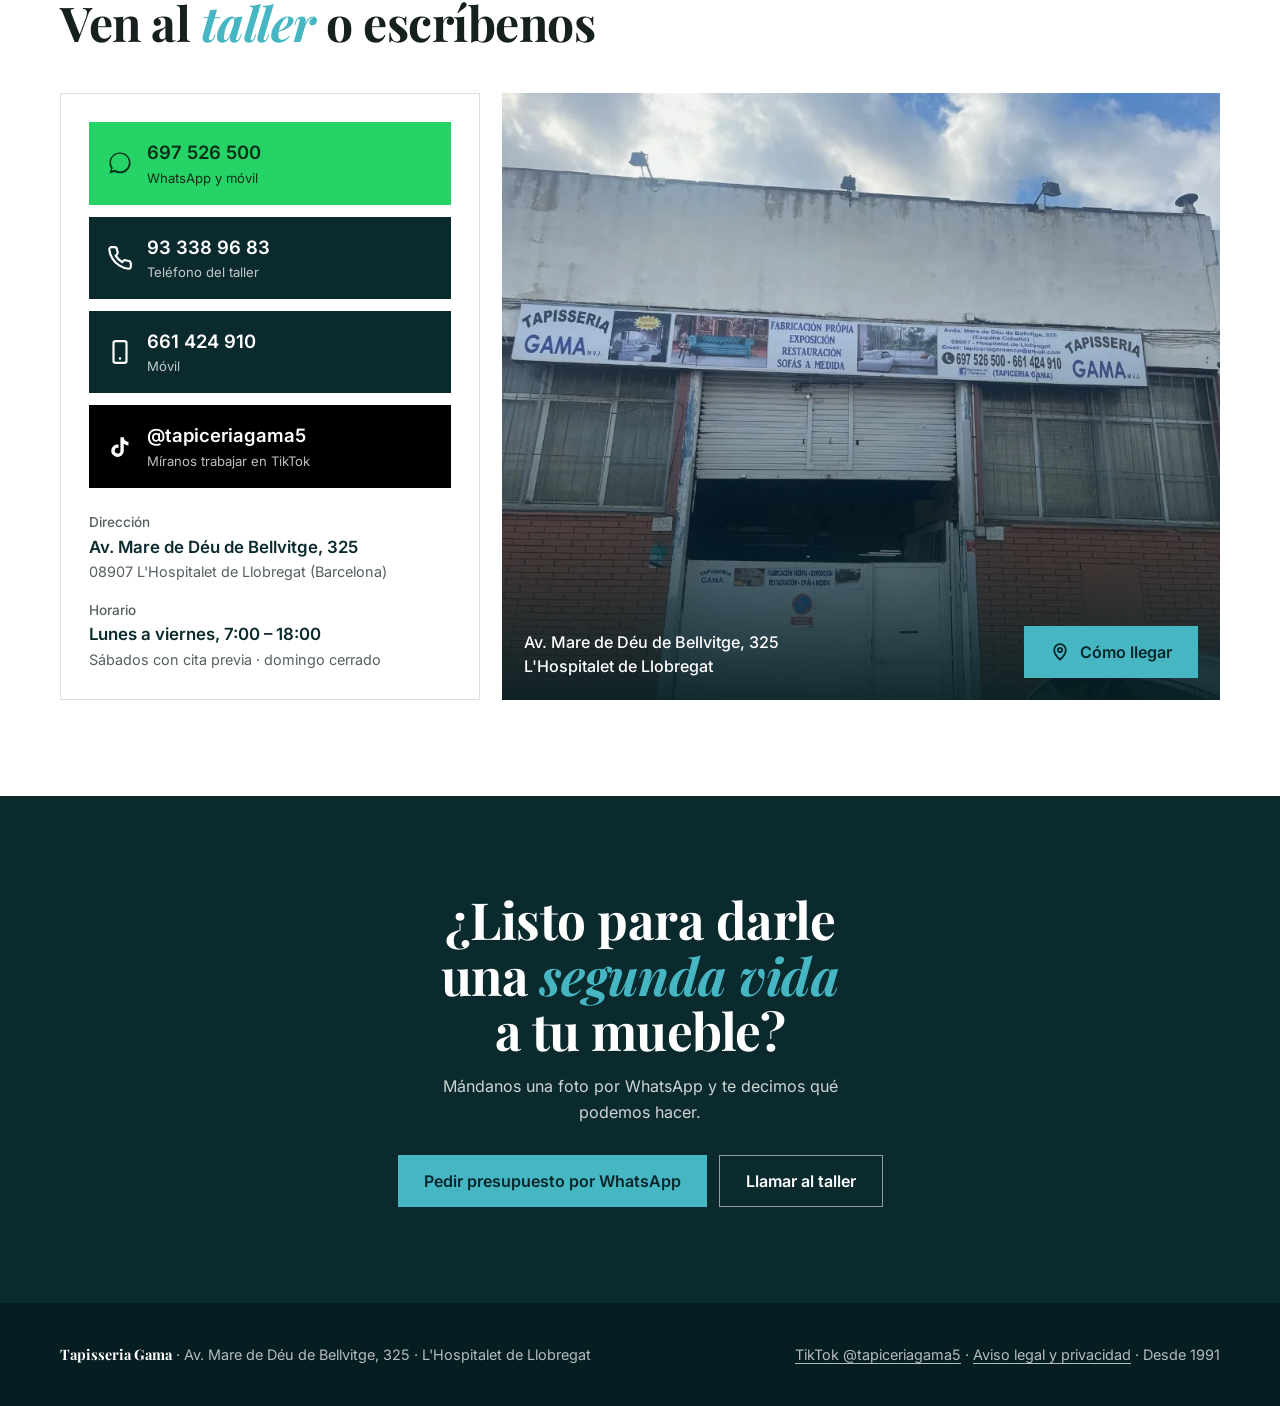
==== commit 81a4c576: "Gama: foto del taller y fachada, movil 661 424 910 y TikTok @tapiceriagama5 (lo pidio Manuel)" ====
--- a/index.html
+++ b/index.html
@@ -12,8 +12,8 @@
 <meta property="og:locale" content="es_ES">
 <meta property="og:title" content="Tapisseria Gama · Tapicero artesano en L'Hospitalet">
 <meta property="og:description" content="Sofás, sillas, sillones y cabeceros. Fabricación propia y restauración desde 1991. Pide presupuesto por WhatsApp.">
-<meta property="og:url" content="https://claudiobravo.github.io/tapiceria-gama/">
-<meta property="og:image" content="https://claudiobravo.github.io/tapiceria-gama/img/og.jpg">
+<meta property="og:url" content="https://tapisseriagama.es/">
+<meta property="og:image" content="https://tapisseriagama.es/img/og.jpg">
 <meta name="twitter:card" content="summary_large_image">
 <link rel="preload" href="fonts/playfair-normal.woff2" as="font" type="font/woff2" crossorigin>
 <link rel="stylesheet" href="fonts/fonts.css">
@@ -255,6 +255,8 @@
 .tbtn.wa{background:#25d366;color:#0b2e17}
 .tbtn.tel{background:var(--deep);color:#fff}
 .tbtn.tel small{color:rgba(255,255,255,.75)}
+.tbtn.tk{background:#000;color:#fff}
+.tbtn.tk small{color:rgba(255,255,255,.75)}
 @media(hover:hover){.tbtn:hover{filter:brightness(1.08)}}
 .info dl{display:grid;gap:16px;margin-top:12px}
 .info dt{font-size:.85rem;color:var(--muted);font-weight:500}
@@ -399,7 +401,7 @@
 <section id="historia">
  <div class="wrap story">
   <div class="collage" data-r>
-   <img src="img/trabajos/22.webp" loading="lazy" alt="Sofá a medida en fase de espumas, en el taller">
+   <img src="img/trabajos/46.webp" loading="lazy" alt="Tapicero de Tapisseria Gama montando un sofá cama en el taller" style="object-position:30% 55%">
    <img src="img/trabajos/24.webp" loading="lazy" alt="Estructura de un sofá rinconera con las cinchas puestas">
    <img src="img/trabajos/25.webp" loading="lazy" alt="Armazón curvo de madera de un sofá">
   </div>
@@ -487,12 +489,14 @@
    <div class="info" data-r>
     <a class="tbtn wa" href="https://wa.me/34697526500?text=Hola%2C%20he%20visto%20vuestra%20web%20y%20quiero%20pedir%20presupuesto." target="_blank" rel="noopener"><svg viewBox="0 0 32 32" fill="currentColor" aria-hidden="true"><path d="M16 3C8.8 3 3 8.7 3 15.8c0 2.5.7 4.9 2 7L3 29l6.4-2c2 1.1 4.3 1.7 6.6 1.7 7.2 0 13-5.7 13-12.8S23.2 3 16 3zm0 23.4c-2.1 0-4.1-.6-5.9-1.7l-.4-.3-3.8 1.2 1.2-3.7-.3-.4c-1.2-1.8-1.9-3.9-1.9-6.1 0-6 4.9-10.7 11-10.7s11 4.8 11 10.7S22.1 26.4 16 26.4z"/></svg><span><b>697 526 500</b><small>WhatsApp y móvil</small></span></a>
     <a class="tbtn tel" href="tel:+34933389683"><svg viewBox="0 0 24 24" fill="none" stroke="currentColor" stroke-width="2" aria-hidden="true"><path d="M22 16.9v3a2 2 0 0 1-2.2 2 19.8 19.8 0 0 1-8.6-3.1 19.5 19.5 0 0 1-6-6A19.8 19.8 0 0 1 2.1 4.2 2 2 0 0 1 4.1 2h3a2 2 0 0 1 2 1.7c.1.9.4 1.8.7 2.7a2 2 0 0 1-.5 2.1L8 9.8a16 16 0 0 0 6 6l1.3-1.3a2 2 0 0 1 2.1-.4c.9.3 1.8.6 2.7.7a2 2 0 0 1 1.7 2z"/></svg><span><b>93 338 96 83</b><small>Teléfono del taller</small></span></a>
+    <a class="tbtn tel" href="tel:+34661424910"><svg viewBox="0 0 24 24" fill="none" stroke="currentColor" stroke-width="2" aria-hidden="true"><rect x="6" y="2" width="12" height="20" rx="2"/><path d="M11 18h2"/></svg><span><b>661 424 910</b><small>Móvil</small></span></a>
+    <a class="tbtn tk" href="https://www.tiktok.com/@tapiceriagama5" target="_blank" rel="noopener"><svg viewBox="0 0 24 24" fill="currentColor" aria-hidden="true"><path d="M16.6 5.8A4.3 4.3 0 0 1 15.5 3h-3.1v12.4a2.6 2.6 0 1 1-1.8-2.5V9.7a5.8 5.8 0 1 0 4.9 5.7V9.1a7.4 7.4 0 0 0 4.3 1.4V7.4a4.3 4.3 0 0 1-3.2-1.6z"/></svg><span><b>@tapiceriagama5</b><small>Míranos trabajar en TikTok</small></span></a>
     <dl>
      <div><dt>Dirección</dt><dd>Av. Mare de Déu de Bellvitge, 325<small>08907 L'Hospitalet de Llobregat (Barcelona)</small></dd></div>
      <div><dt>Horario</dt><dd>Lunes a viernes, 7:00 – 18:00<small>Sábados con cita previa · domingo cerrado</small></dd></div>
     </dl>
    </div>
-   <div class="map" data-r style="--i:1"><img src="img/trabajos/26.webp" loading="lazy" alt="El taller de Tapisseria Gama en plena faena"><div><p>Av. Mare de Déu de Bellvitge, 325<br>L'Hospitalet de Llobregat</p><a class="btn btn-aqua" href="https://www.google.com/maps/dir/?api=1&amp;destination=Tapisseria+Gama%2C+Av.+Mare+de+D%C3%A9u+de+Bellvitge+325%2C+08907+L%27Hospitalet+de+Llobregat" target="_blank" rel="noopener"><svg viewBox="0 0 24 24" fill="none" stroke="currentColor" stroke-width="2.2" aria-hidden="true"><path d="M12 21s-7-6.2-7-11.5A7 7 0 0 1 19 9.5C19 14.8 12 21 12 21z"/><circle cx="12" cy="9.5" r="2.5"/></svg>Cómo llegar</a></div></div>
+   <div class="map" data-r style="--i:1"><img src="img/trabajos/47.webp" loading="lazy" alt="Fachada de Tapisseria Gama en la Av. Mare de Déu de Bellvitge, 325" style="object-position:50% 35%"><div><p>Av. Mare de Déu de Bellvitge, 325<br>L'Hospitalet de Llobregat</p><a class="btn btn-aqua" href="https://www.google.com/maps/dir/?api=1&amp;destination=Tapisseria+Gama%2C+Av.+Mare+de+D%C3%A9u+de+Bellvitge+325%2C+08907+L%27Hospitalet+de+Llobregat" target="_blank" rel="noopener"><svg viewBox="0 0 24 24" fill="none" stroke="currentColor" stroke-width="2.2" aria-hidden="true"><path d="M12 21s-7-6.2-7-11.5A7 7 0 0 1 19 9.5C19 14.8 12 21 12 21z"/><circle cx="12" cy="9.5" r="2.5"/></svg>Cómo llegar</a></div></div>
   </div>
  </div>
 </section>
@@ -508,7 +512,7 @@
 <footer>
  <div class="wrap">
   <div><b>Tapisseria Gama</b> · Av. Mare de Déu de Bellvitge, 325 · L'Hospitalet de Llobregat</div>
-  <div><a href="aviso-legal.html">Aviso legal y privacidad</a> · Desde 1991</div>
+  <div><a href="https://www.tiktok.com/@tapiceriagama5" target="_blank" rel="noopener">TikTok @tapiceriagama5</a> · <a href="aviso-legal.html">Aviso legal y privacidad</a> · Desde 1991</div>
  </div>
 </footer>
 
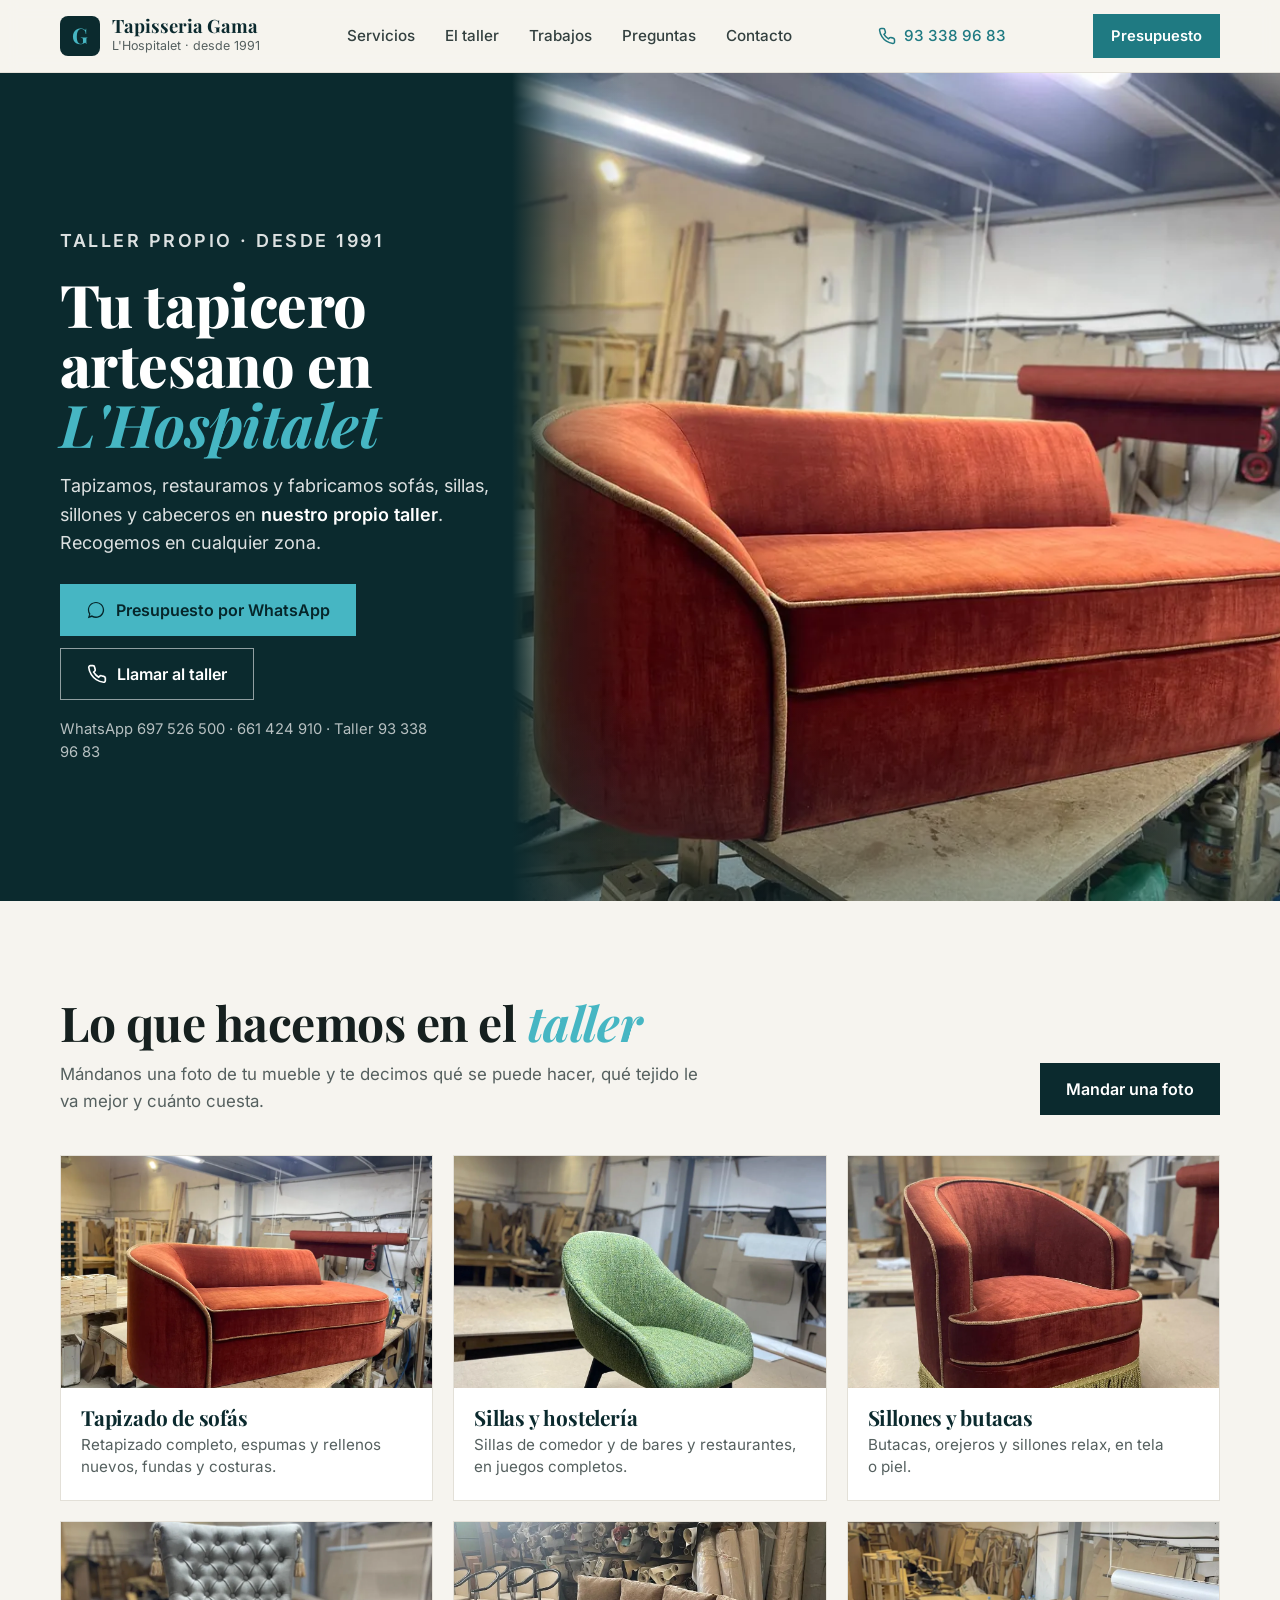
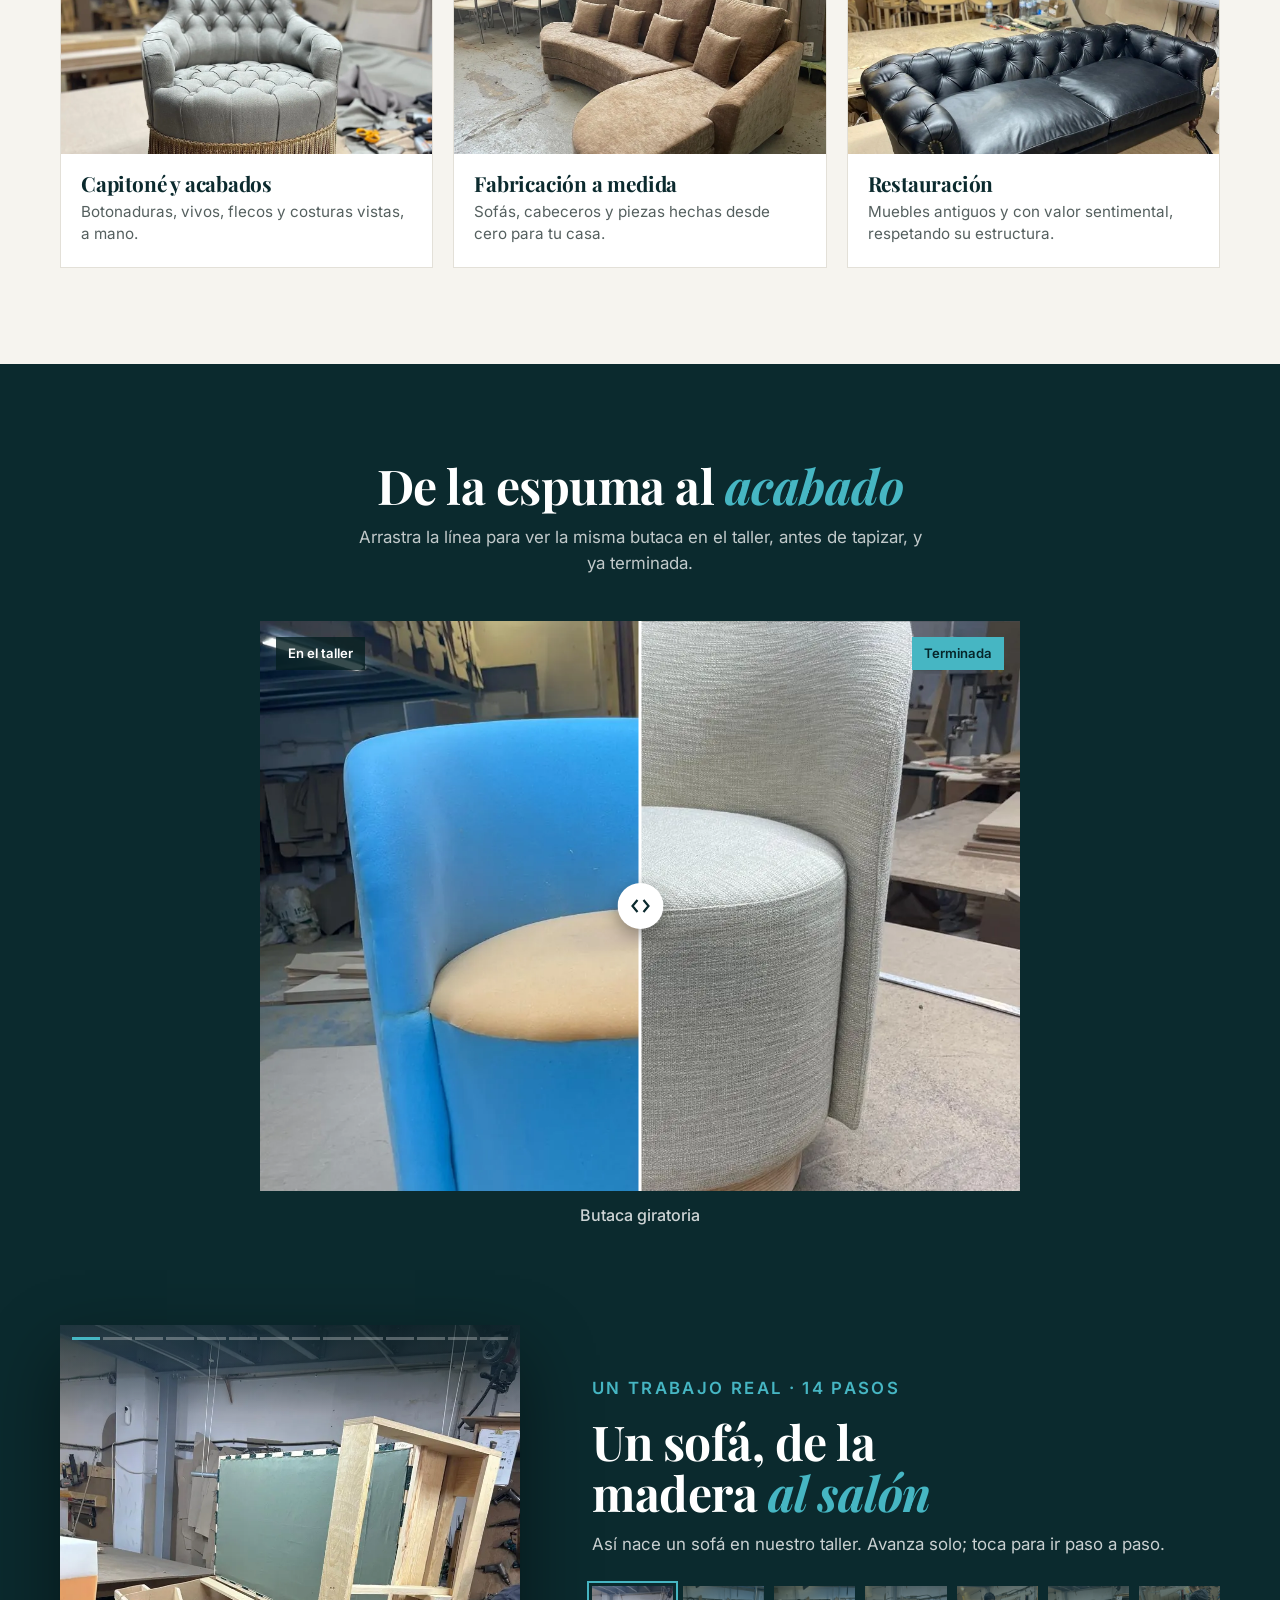
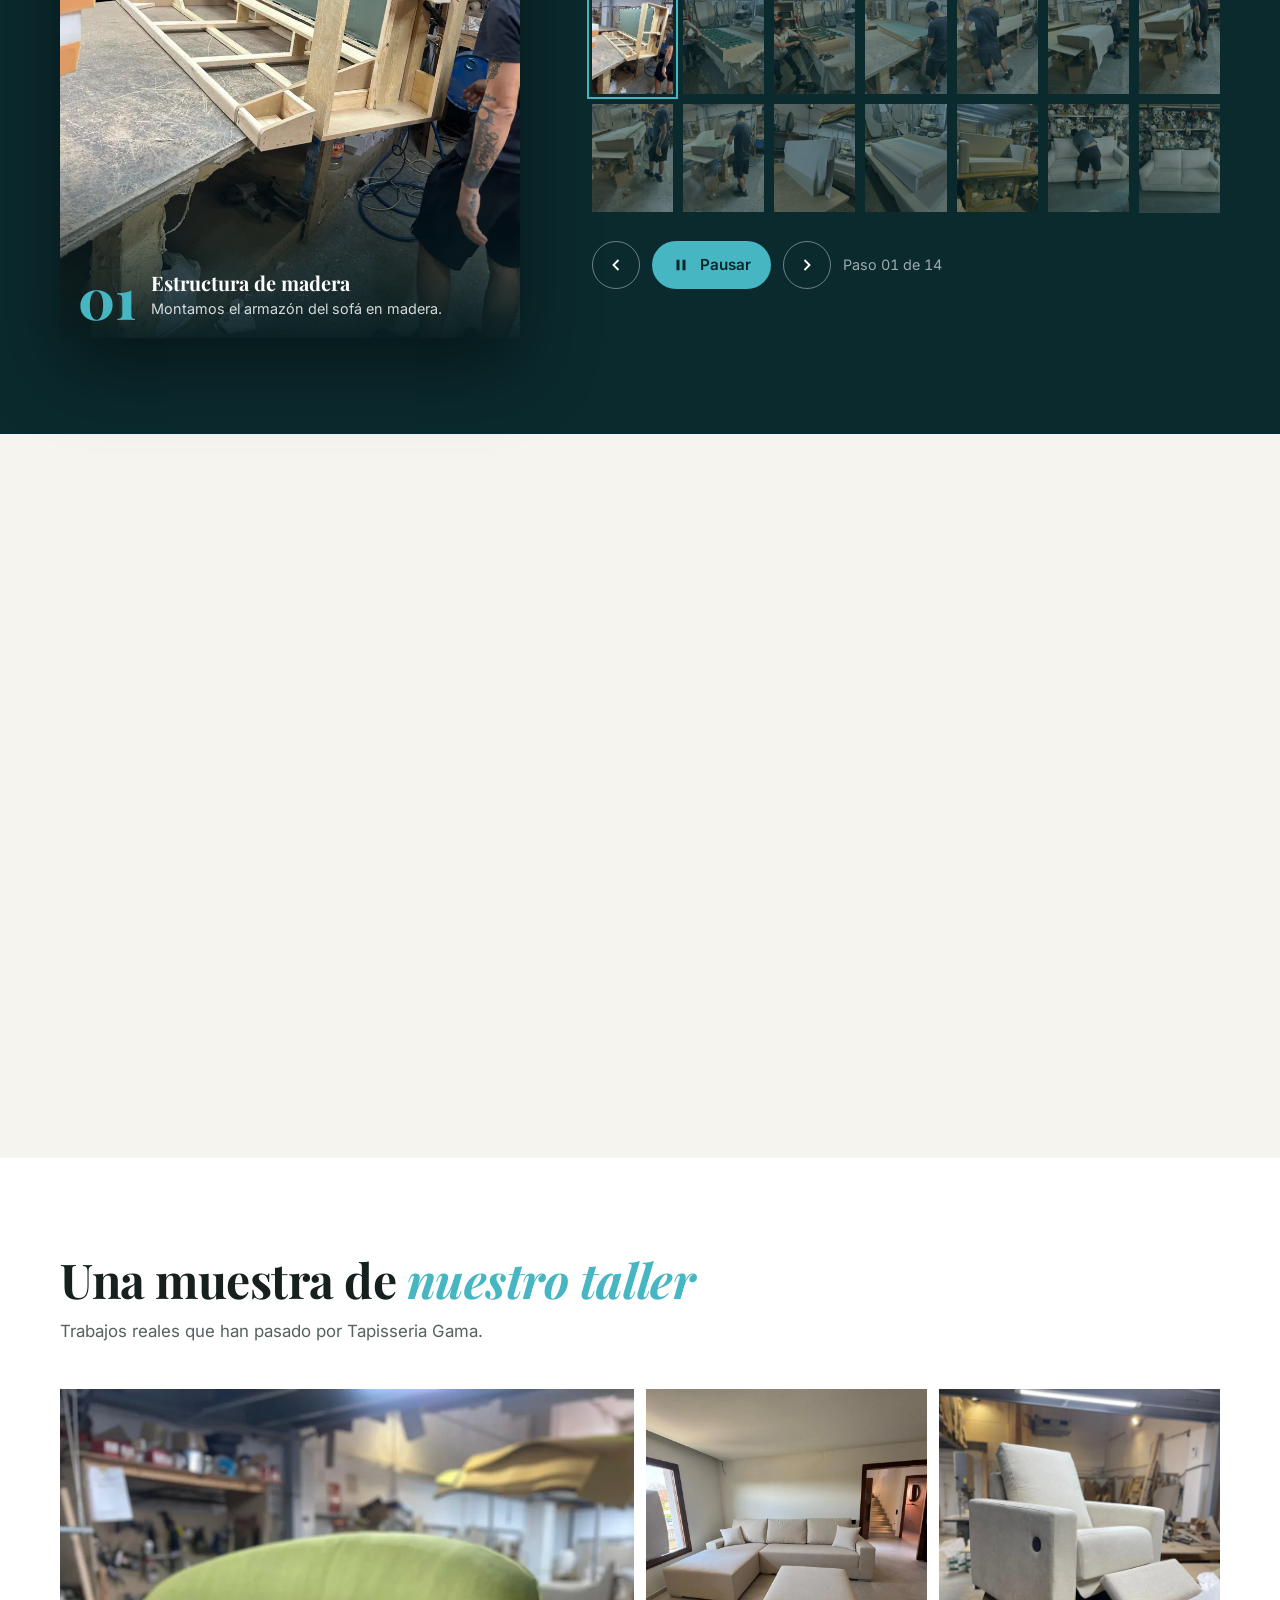
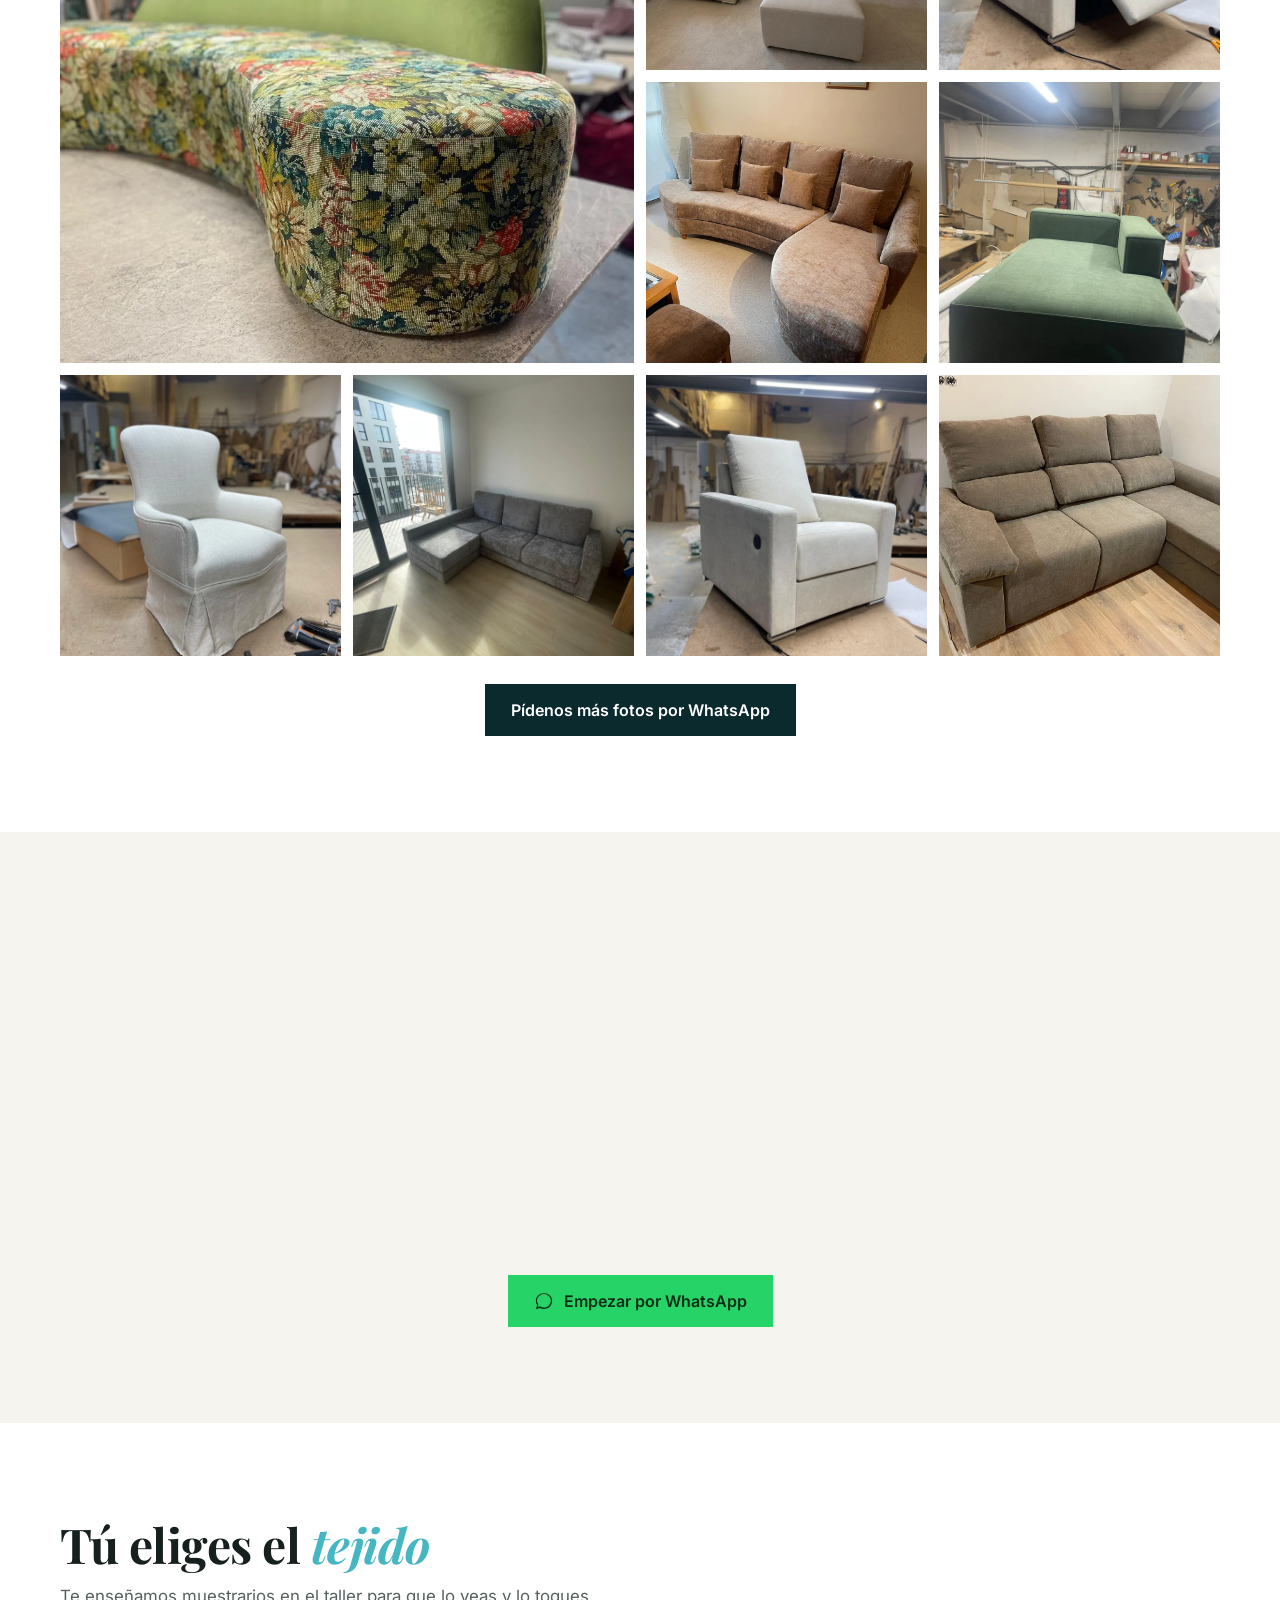
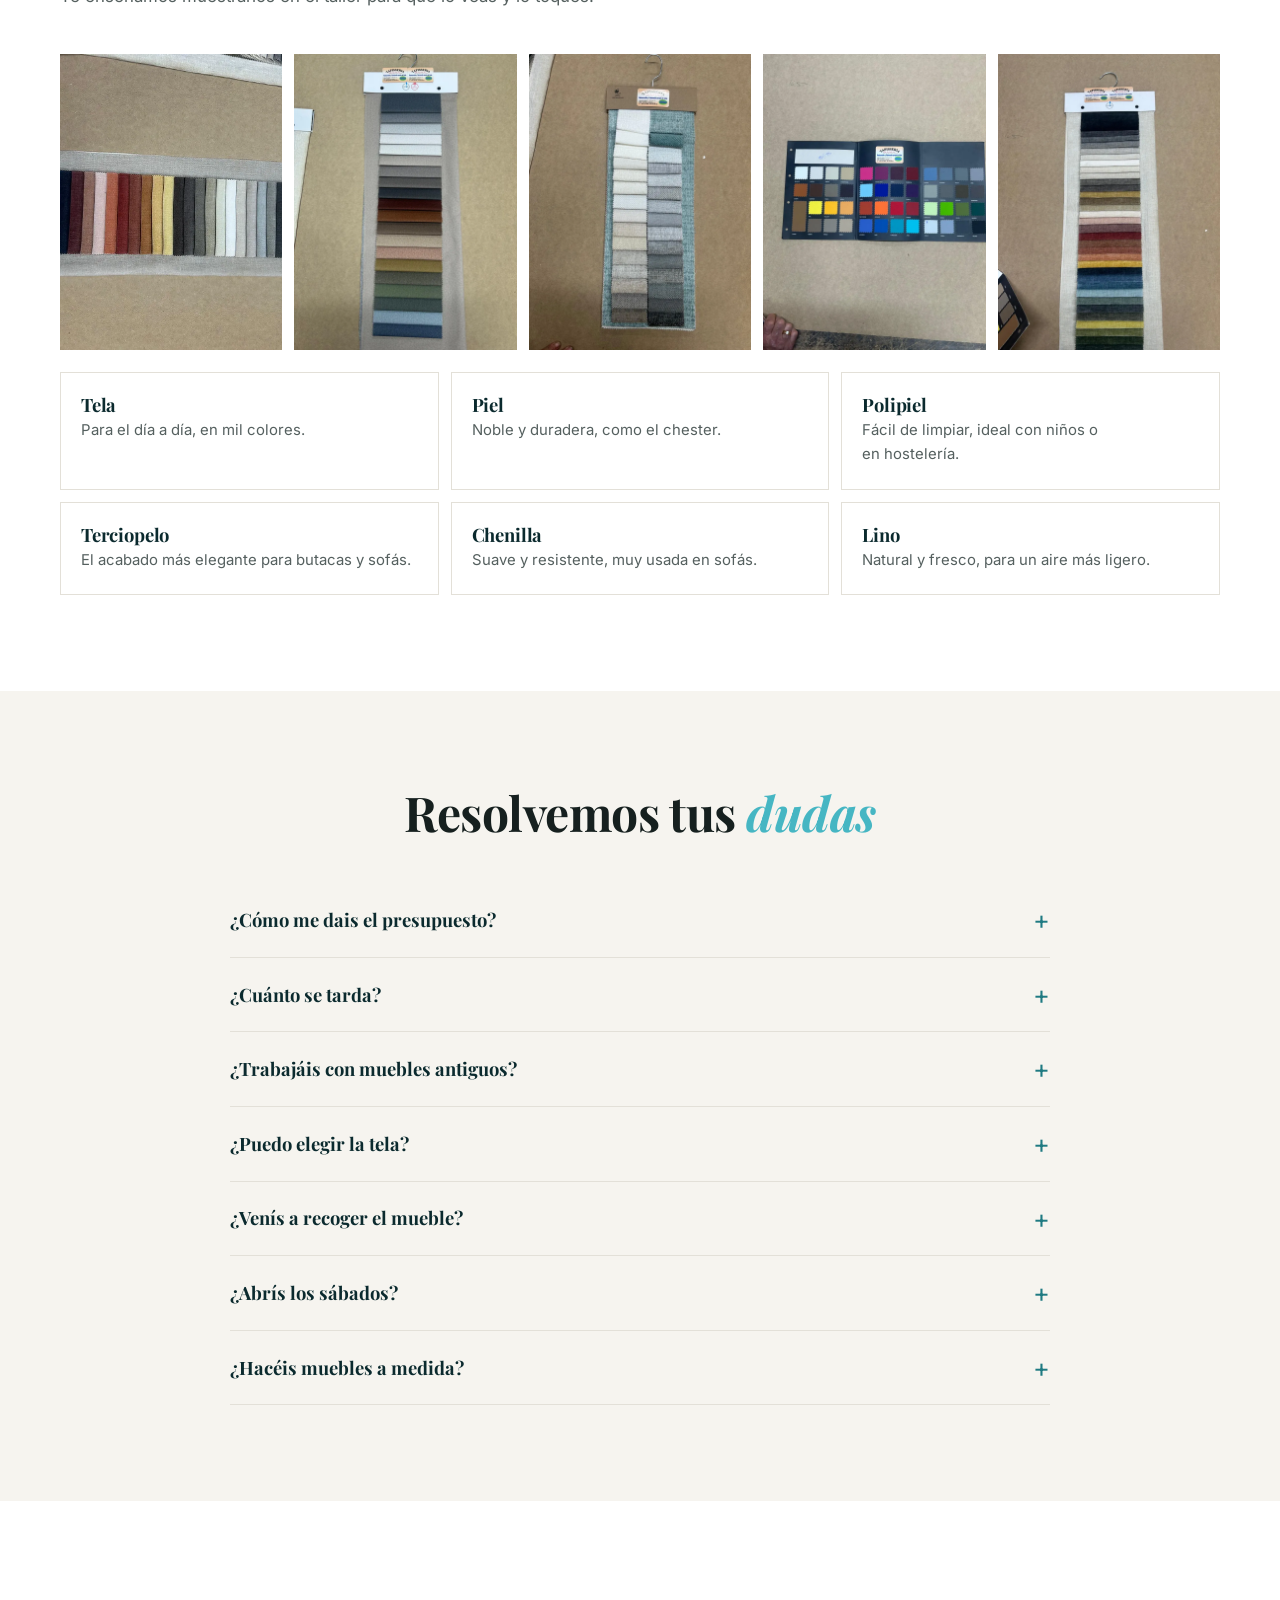
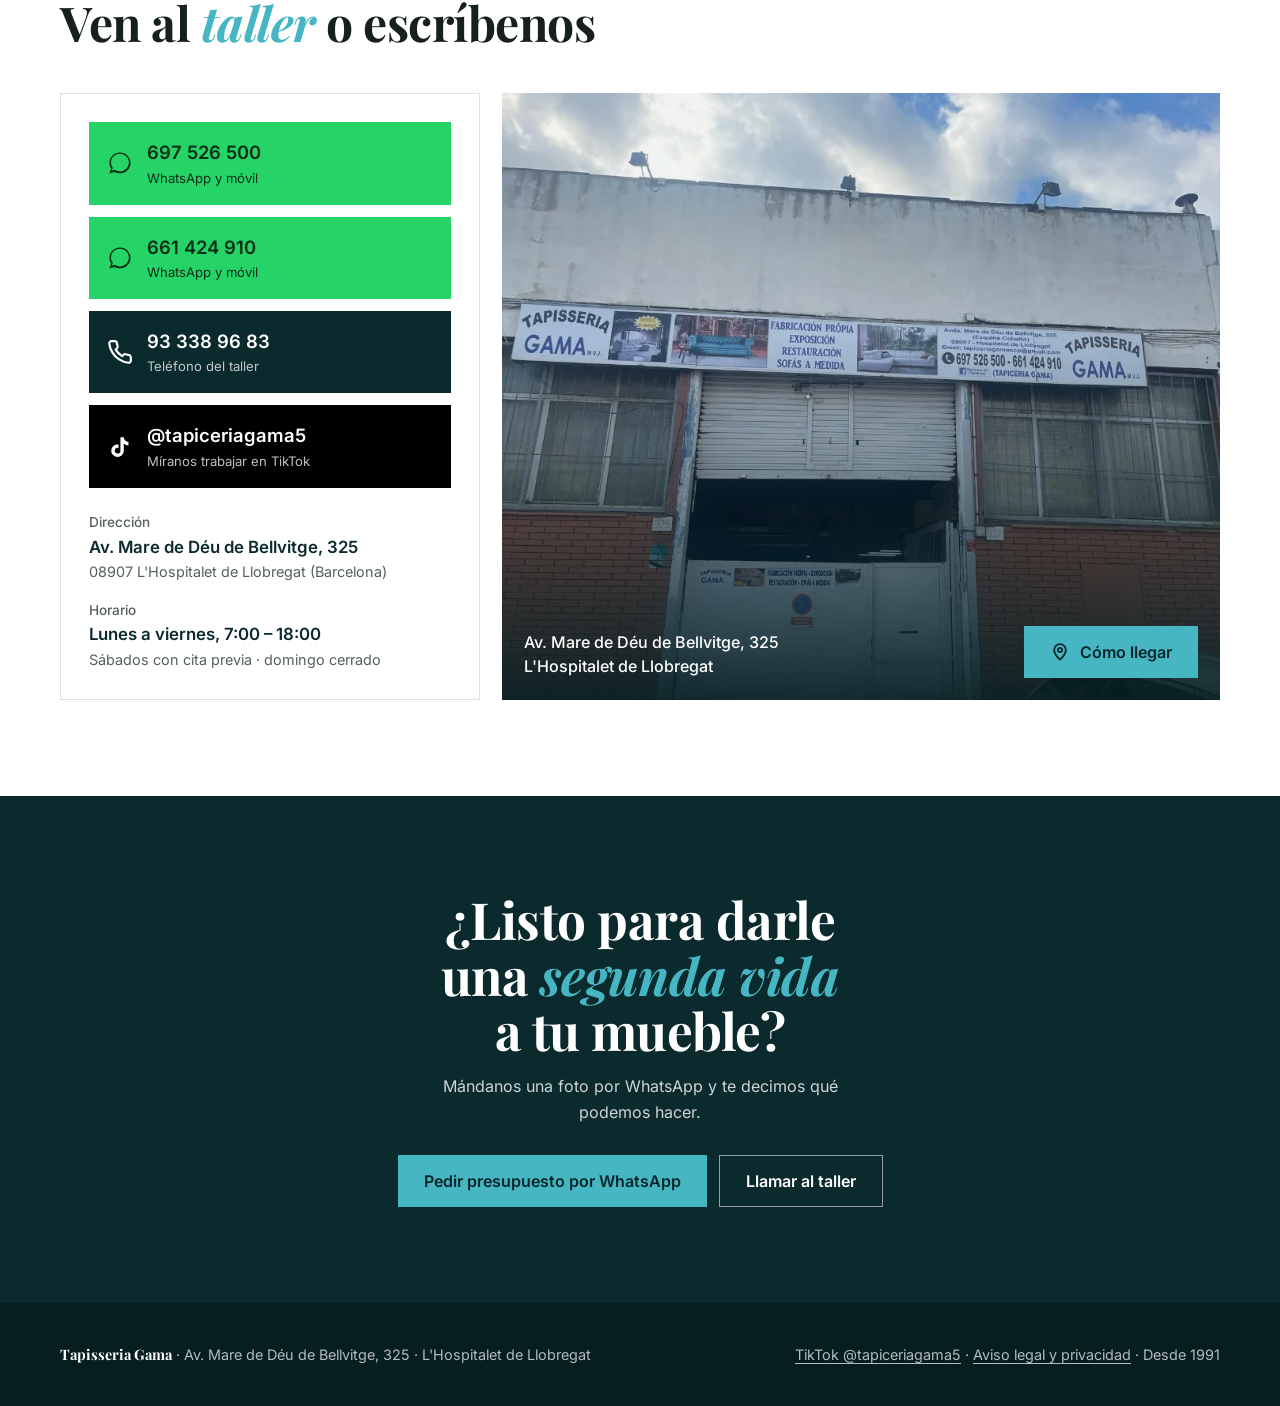
==== commit 6978d3c9: "Gama: el 661 424 910 tambien es WhatsApp (boton verde junto al otro) y sale en la portada" ====
--- a/index.html
+++ b/index.html
@@ -310,7 +310,7 @@
    <a class="btn btn-aqua" href="https://wa.me/34697526500?text=Hola%2C%20he%20visto%20vuestra%20web%20y%20quiero%20pedir%20presupuesto." target="_blank" rel="noopener"><svg viewBox="0 0 32 32" fill="currentColor" aria-hidden="true"><path d="M16 3C8.8 3 3 8.7 3 15.8c0 2.5.7 4.9 2 7L3 29l6.4-2c2 1.1 4.3 1.7 6.6 1.7 7.2 0 13-5.7 13-12.8S23.2 3 16 3zm0 23.4c-2.1 0-4.1-.6-5.9-1.7l-.4-.3-3.8 1.2 1.2-3.7-.3-.4c-1.2-1.8-1.9-3.9-1.9-6.1 0-6 4.9-10.7 11-10.7s11 4.8 11 10.7S22.1 26.4 16 26.4z"/></svg><span><span class="lg">Presupuesto por </span>WhatsApp</span></a>
    <a class="btn btn-line" href="tel:+34933389683"><svg viewBox="0 0 24 24" fill="none" stroke="currentColor" stroke-width="2" aria-hidden="true"><path d="M22 16.9v3a2 2 0 0 1-2.2 2 19.8 19.8 0 0 1-8.6-3.1 19.5 19.5 0 0 1-6-6A19.8 19.8 0 0 1 2.1 4.2 2 2 0 0 1 4.1 2h3a2 2 0 0 1 2 1.7c.1.9.4 1.8.7 2.7a2 2 0 0 1-.5 2.1L8 9.8a16 16 0 0 0 6 6l1.3-1.3a2 2 0 0 1 2.1-.4c.9.3 1.8.6 2.7.7a2 2 0 0 1 1.7 2z"/></svg><span>Llamar<span class="lg"> al taller</span></span></a>
   </div>
-  <p class="hero-tels">WhatsApp 697 526 500 · Taller 93 338 96 83</p>
+  <p class="hero-tels">WhatsApp 697 526 500 · 661 424 910 · Taller 93 338 96 83</p>
   </div>
   </div>
  </div>
@@ -488,8 +488,8 @@
   <div class="contact">
    <div class="info" data-r>
     <a class="tbtn wa" href="https://wa.me/34697526500?text=Hola%2C%20he%20visto%20vuestra%20web%20y%20quiero%20pedir%20presupuesto." target="_blank" rel="noopener"><svg viewBox="0 0 32 32" fill="currentColor" aria-hidden="true"><path d="M16 3C8.8 3 3 8.7 3 15.8c0 2.5.7 4.9 2 7L3 29l6.4-2c2 1.1 4.3 1.7 6.6 1.7 7.2 0 13-5.7 13-12.8S23.2 3 16 3zm0 23.4c-2.1 0-4.1-.6-5.9-1.7l-.4-.3-3.8 1.2 1.2-3.7-.3-.4c-1.2-1.8-1.9-3.9-1.9-6.1 0-6 4.9-10.7 11-10.7s11 4.8 11 10.7S22.1 26.4 16 26.4z"/></svg><span><b>697 526 500</b><small>WhatsApp y móvil</small></span></a>
+    <a class="tbtn wa" href="https://wa.me/34661424910?text=Hola%2C%20he%20visto%20vuestra%20web%20y%20quiero%20pedir%20presupuesto." target="_blank" rel="noopener"><svg viewBox="0 0 32 32" fill="currentColor" aria-hidden="true"><path d="M16 3C8.8 3 3 8.7 3 15.8c0 2.5.7 4.9 2 7L3 29l6.4-2c2 1.1 4.3 1.7 6.6 1.7 7.2 0 13-5.7 13-12.8S23.2 3 16 3zm0 23.4c-2.1 0-4.1-.6-5.9-1.7l-.4-.3-3.8 1.2 1.2-3.7-.3-.4c-1.2-1.8-1.9-3.9-1.9-6.1 0-6 4.9-10.7 11-10.7s11 4.8 11 10.7S22.1 26.4 16 26.4z"/></svg><span><b>661 424 910</b><small>WhatsApp y móvil</small></span></a>
     <a class="tbtn tel" href="tel:+34933389683"><svg viewBox="0 0 24 24" fill="none" stroke="currentColor" stroke-width="2" aria-hidden="true"><path d="M22 16.9v3a2 2 0 0 1-2.2 2 19.8 19.8 0 0 1-8.6-3.1 19.5 19.5 0 0 1-6-6A19.8 19.8 0 0 1 2.1 4.2 2 2 0 0 1 4.1 2h3a2 2 0 0 1 2 1.7c.1.9.4 1.8.7 2.7a2 2 0 0 1-.5 2.1L8 9.8a16 16 0 0 0 6 6l1.3-1.3a2 2 0 0 1 2.1-.4c.9.3 1.8.6 2.7.7a2 2 0 0 1 1.7 2z"/></svg><span><b>93 338 96 83</b><small>Teléfono del taller</small></span></a>
-    <a class="tbtn tel" href="tel:+34661424910"><svg viewBox="0 0 24 24" fill="none" stroke="currentColor" stroke-width="2" aria-hidden="true"><rect x="6" y="2" width="12" height="20" rx="2"/><path d="M11 18h2"/></svg><span><b>661 424 910</b><small>Móvil</small></span></a>
     <a class="tbtn tk" href="https://www.tiktok.com/@tapiceriagama5" target="_blank" rel="noopener"><svg viewBox="0 0 24 24" fill="currentColor" aria-hidden="true"><path d="M16.6 5.8A4.3 4.3 0 0 1 15.5 3h-3.1v12.4a2.6 2.6 0 1 1-1.8-2.5V9.7a5.8 5.8 0 1 0 4.9 5.7V9.1a7.4 7.4 0 0 0 4.3 1.4V7.4a4.3 4.3 0 0 1-3.2-1.6z"/></svg><span><b>@tapiceriagama5</b><small>Míranos trabajar en TikTok</small></span></a>
     <dl>
      <div><dt>Dirección</dt><dd>Av. Mare de Déu de Bellvitge, 325<small>08907 L'Hospitalet de Llobregat (Barcelona)</small></dd></div>
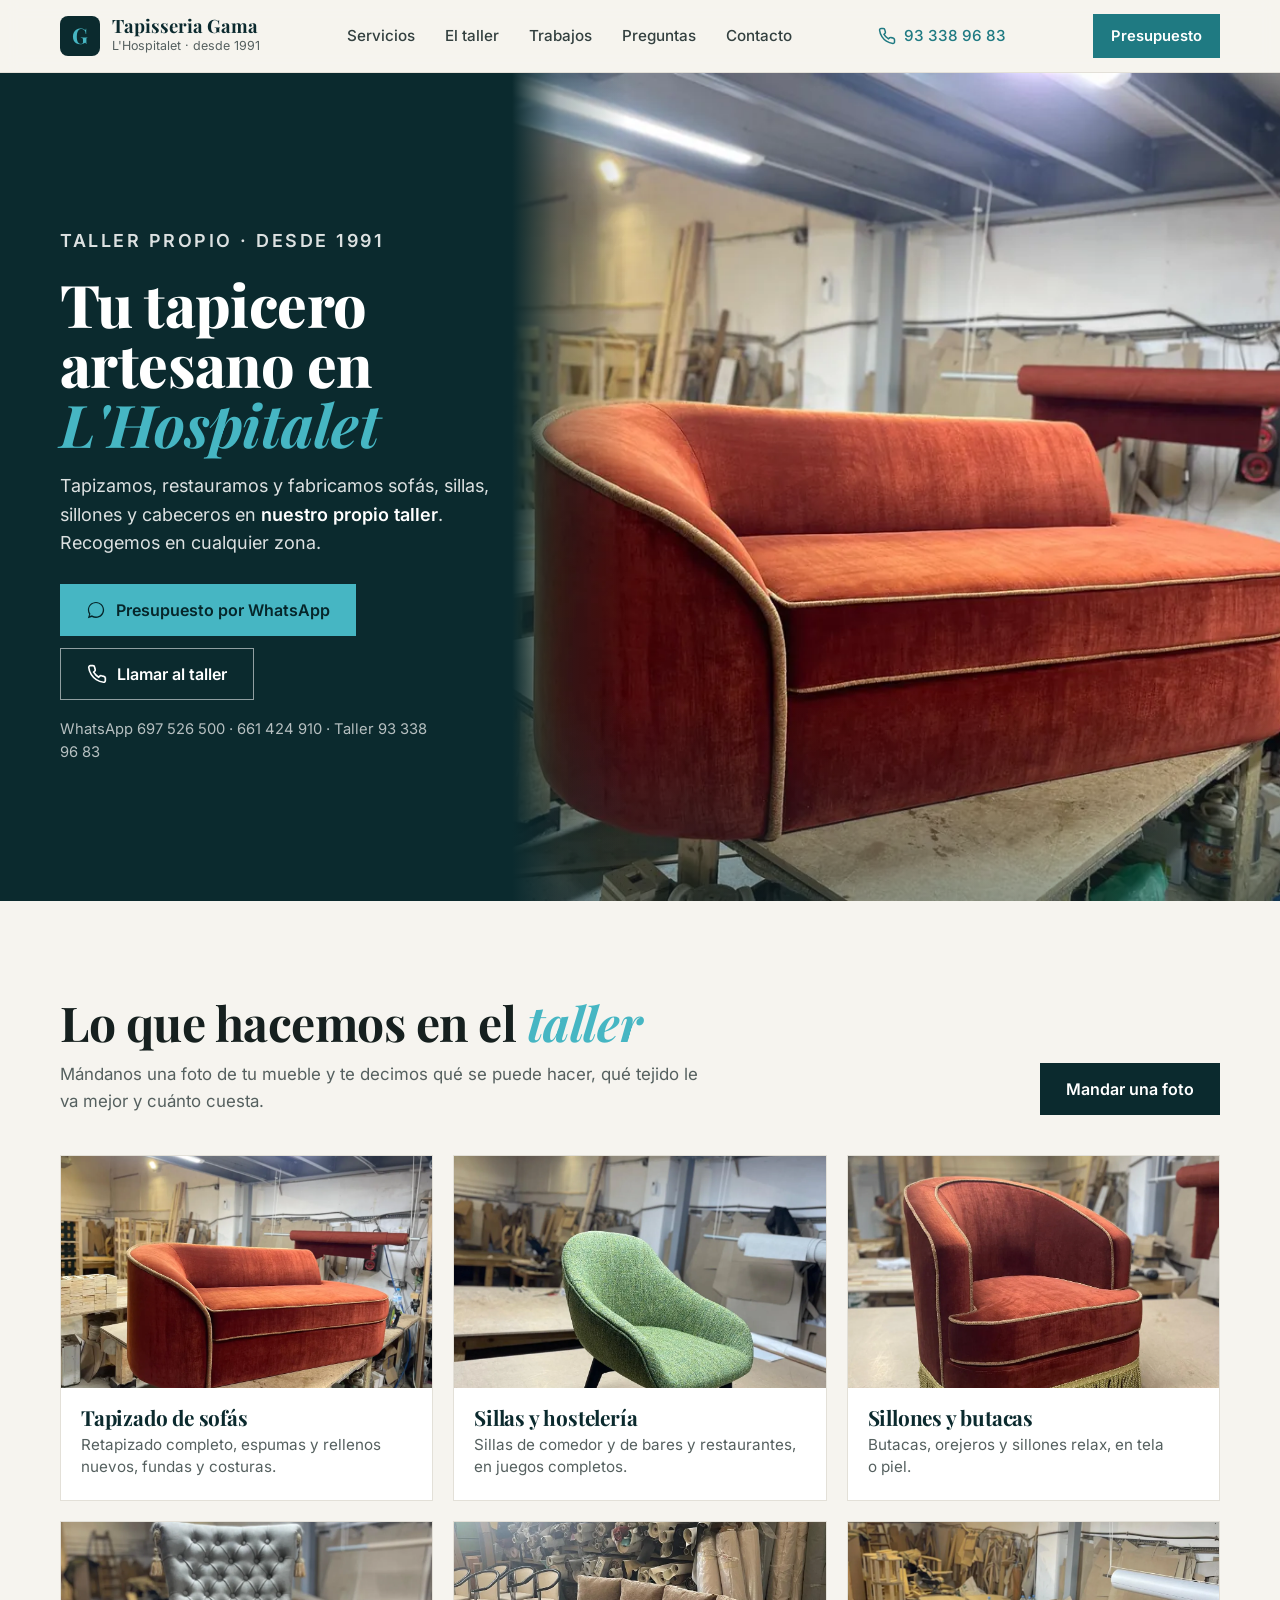
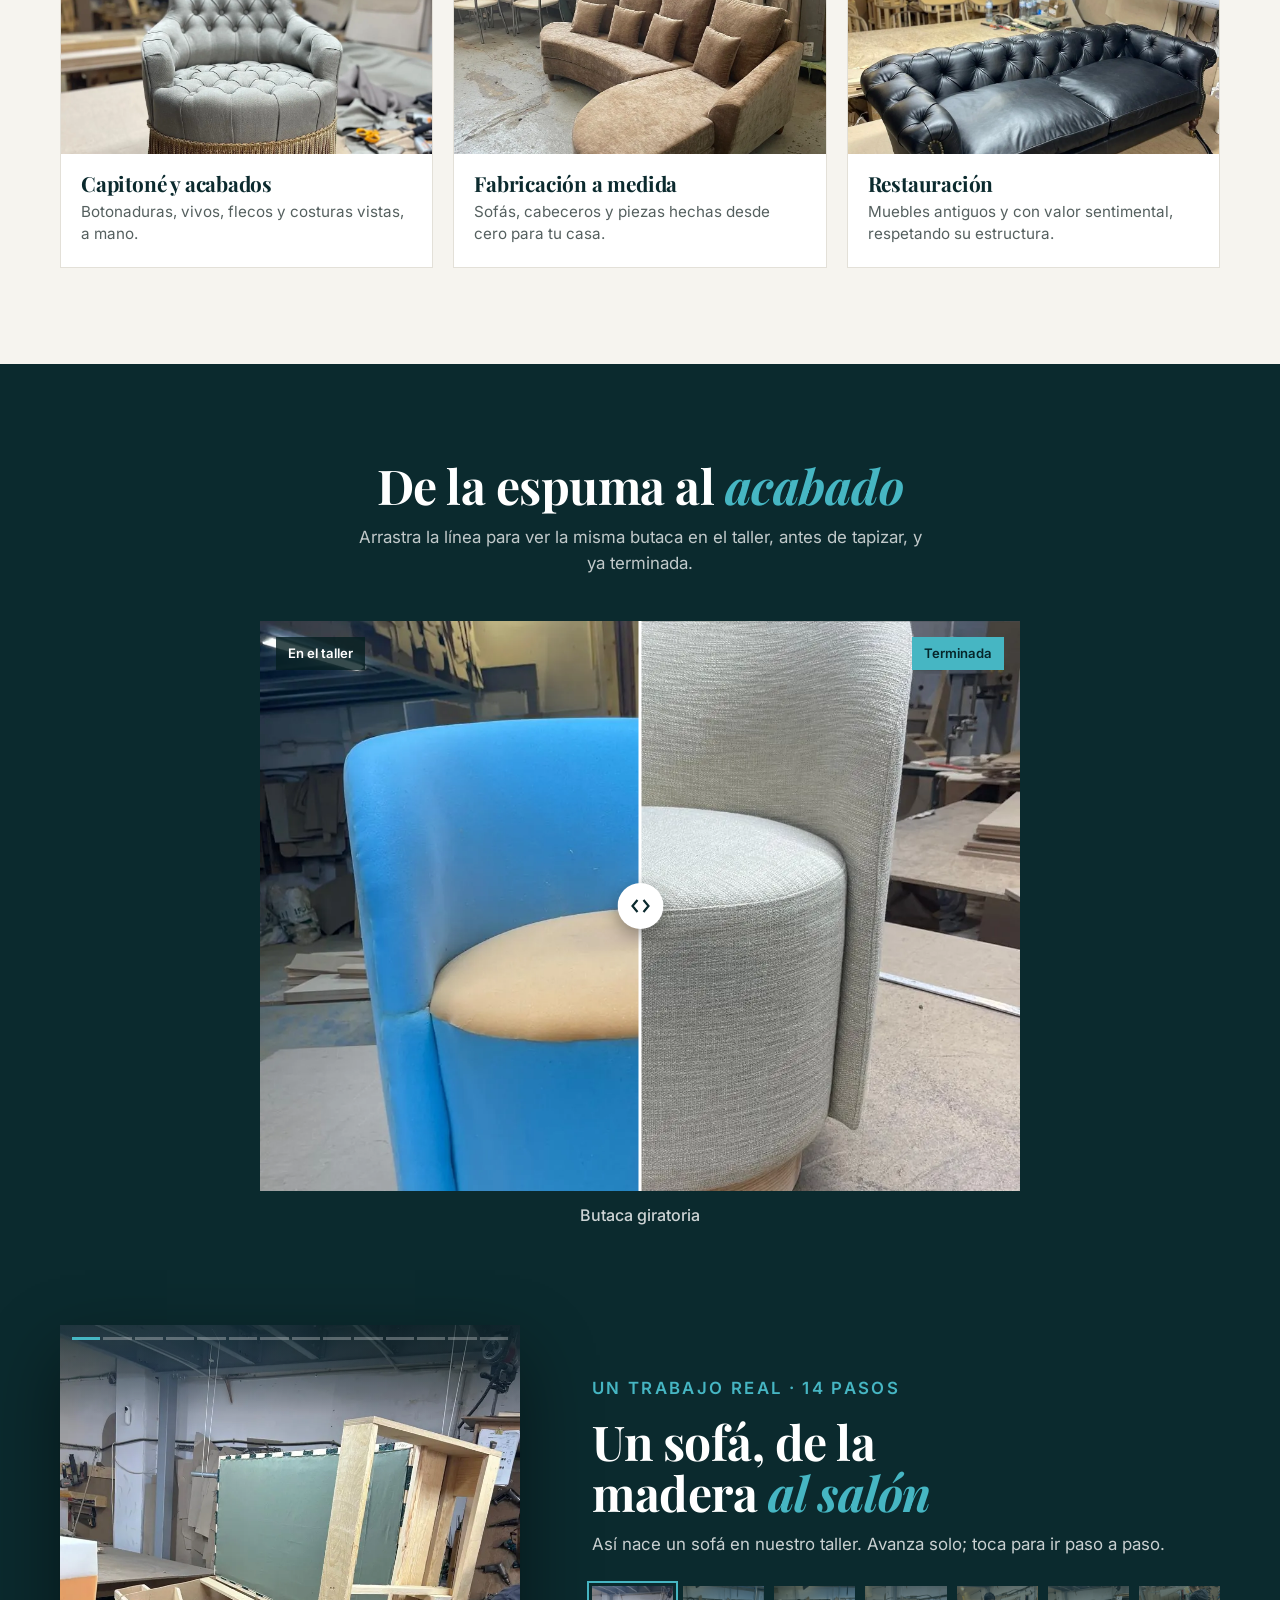
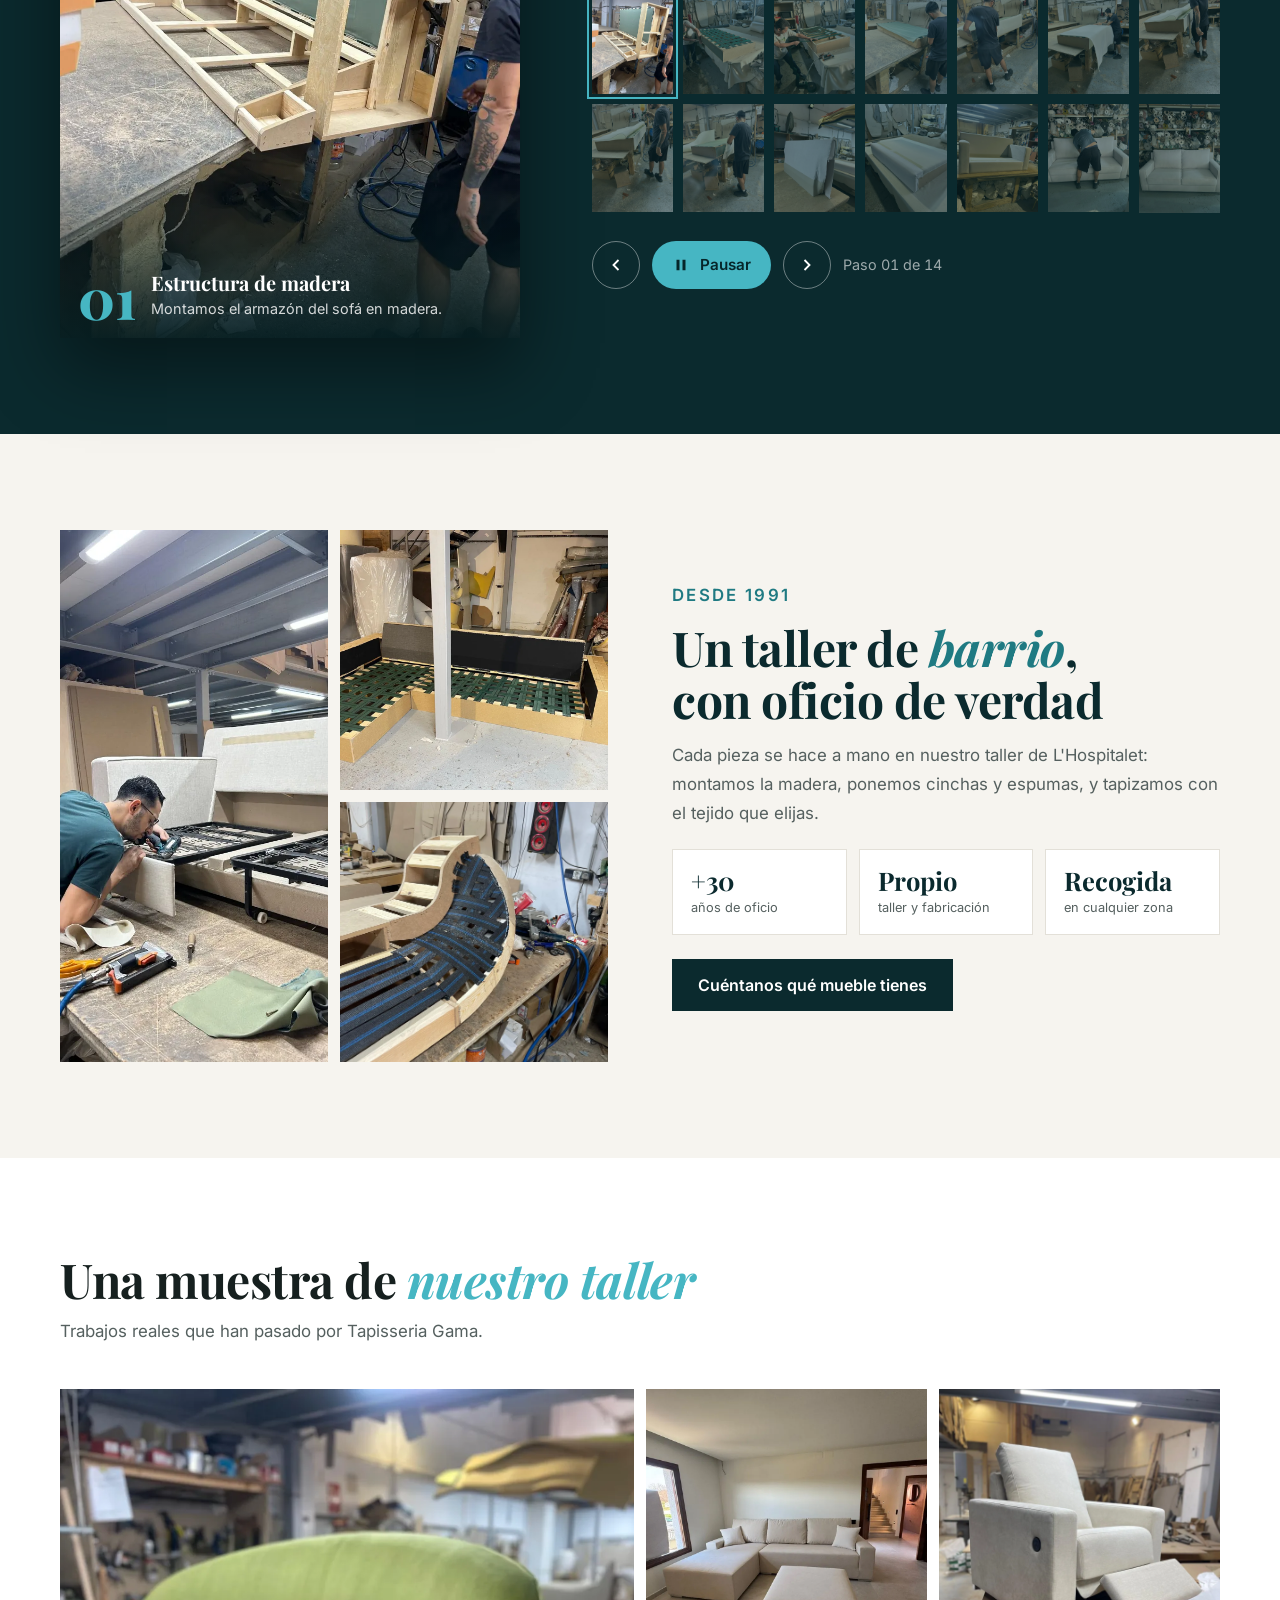
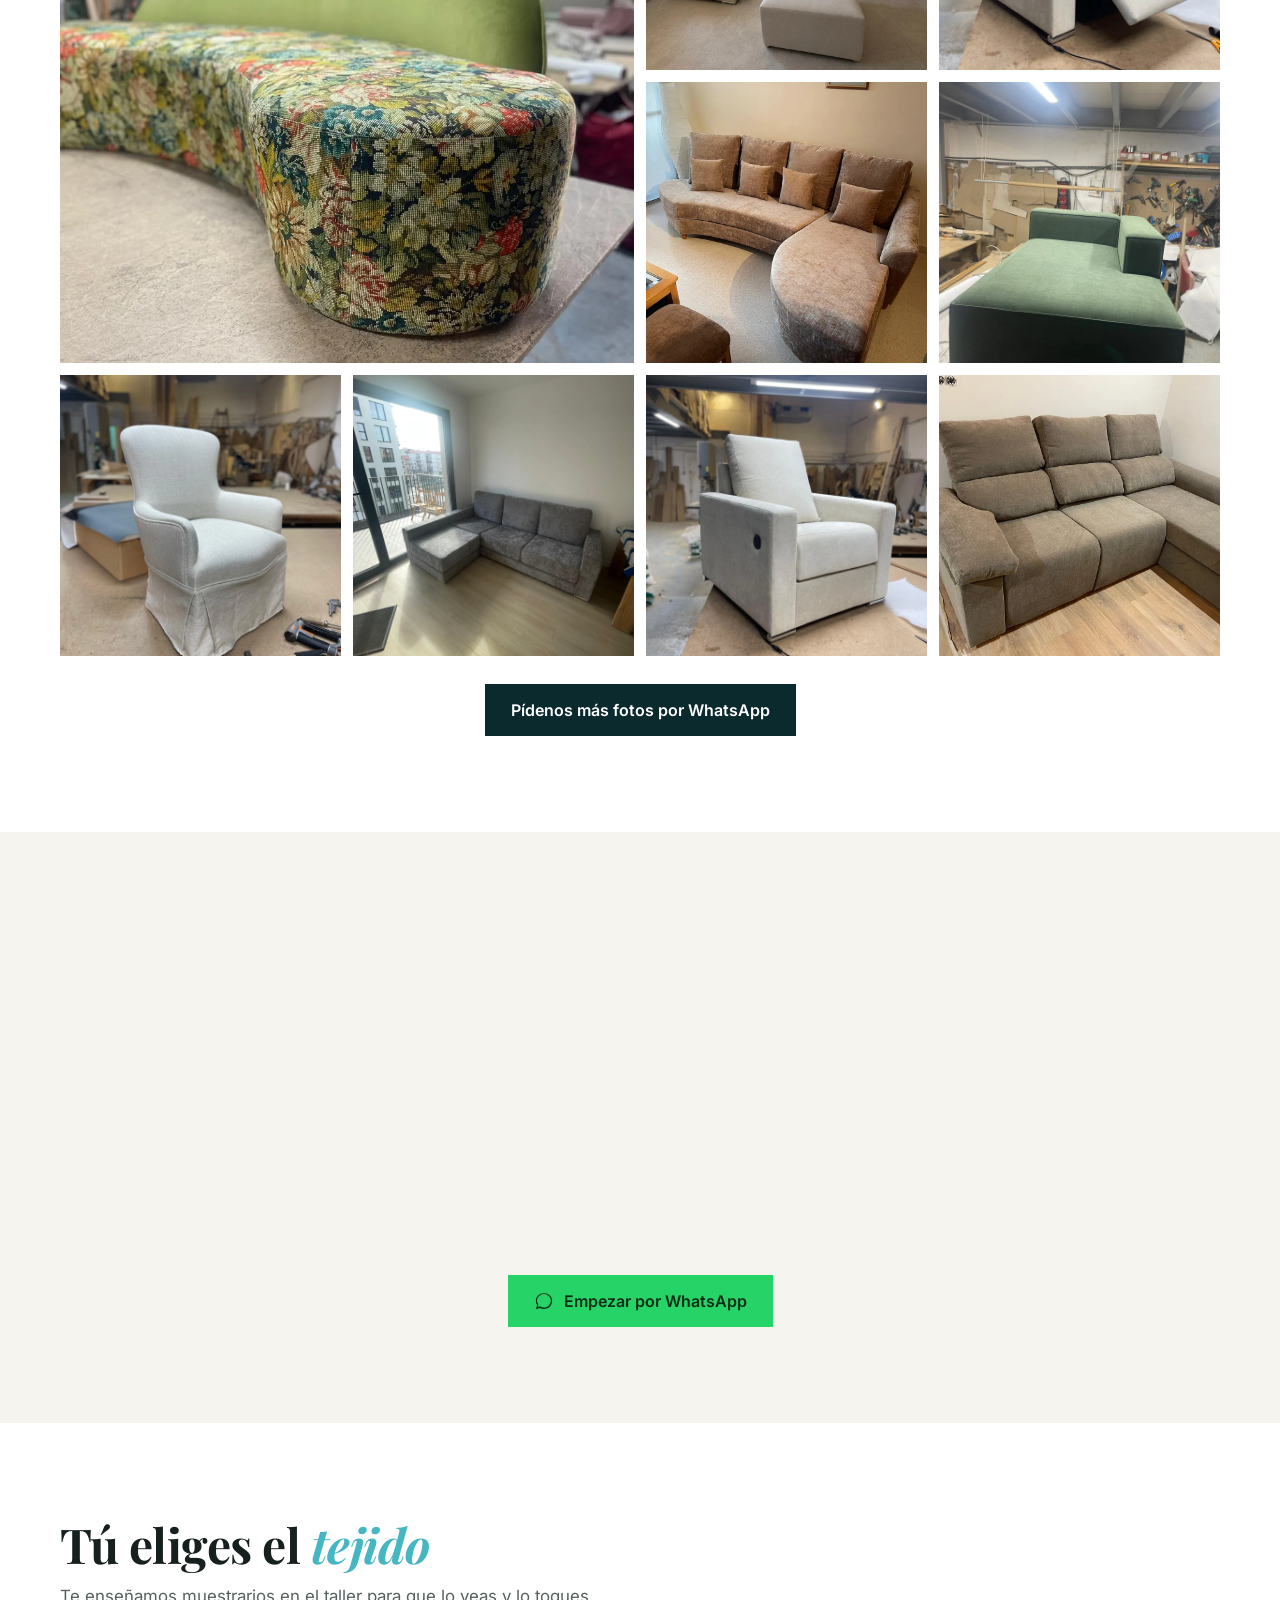
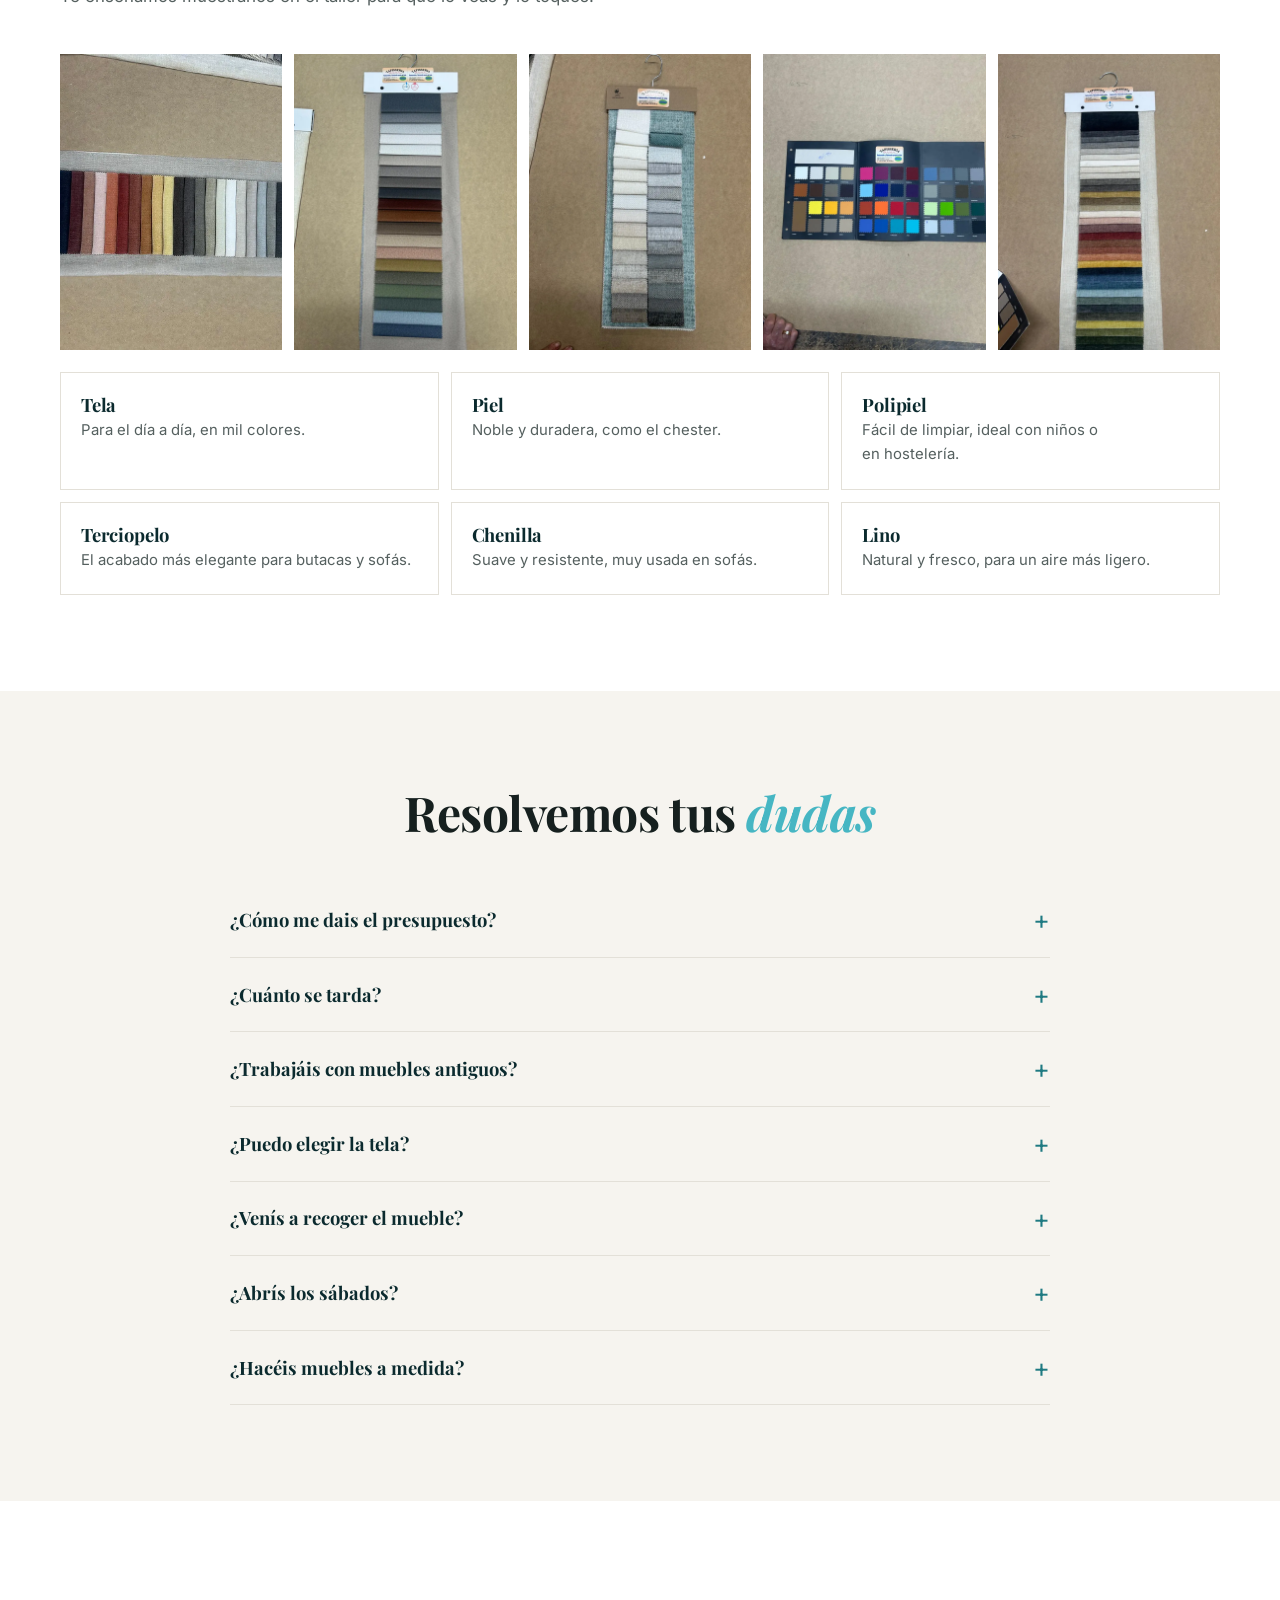
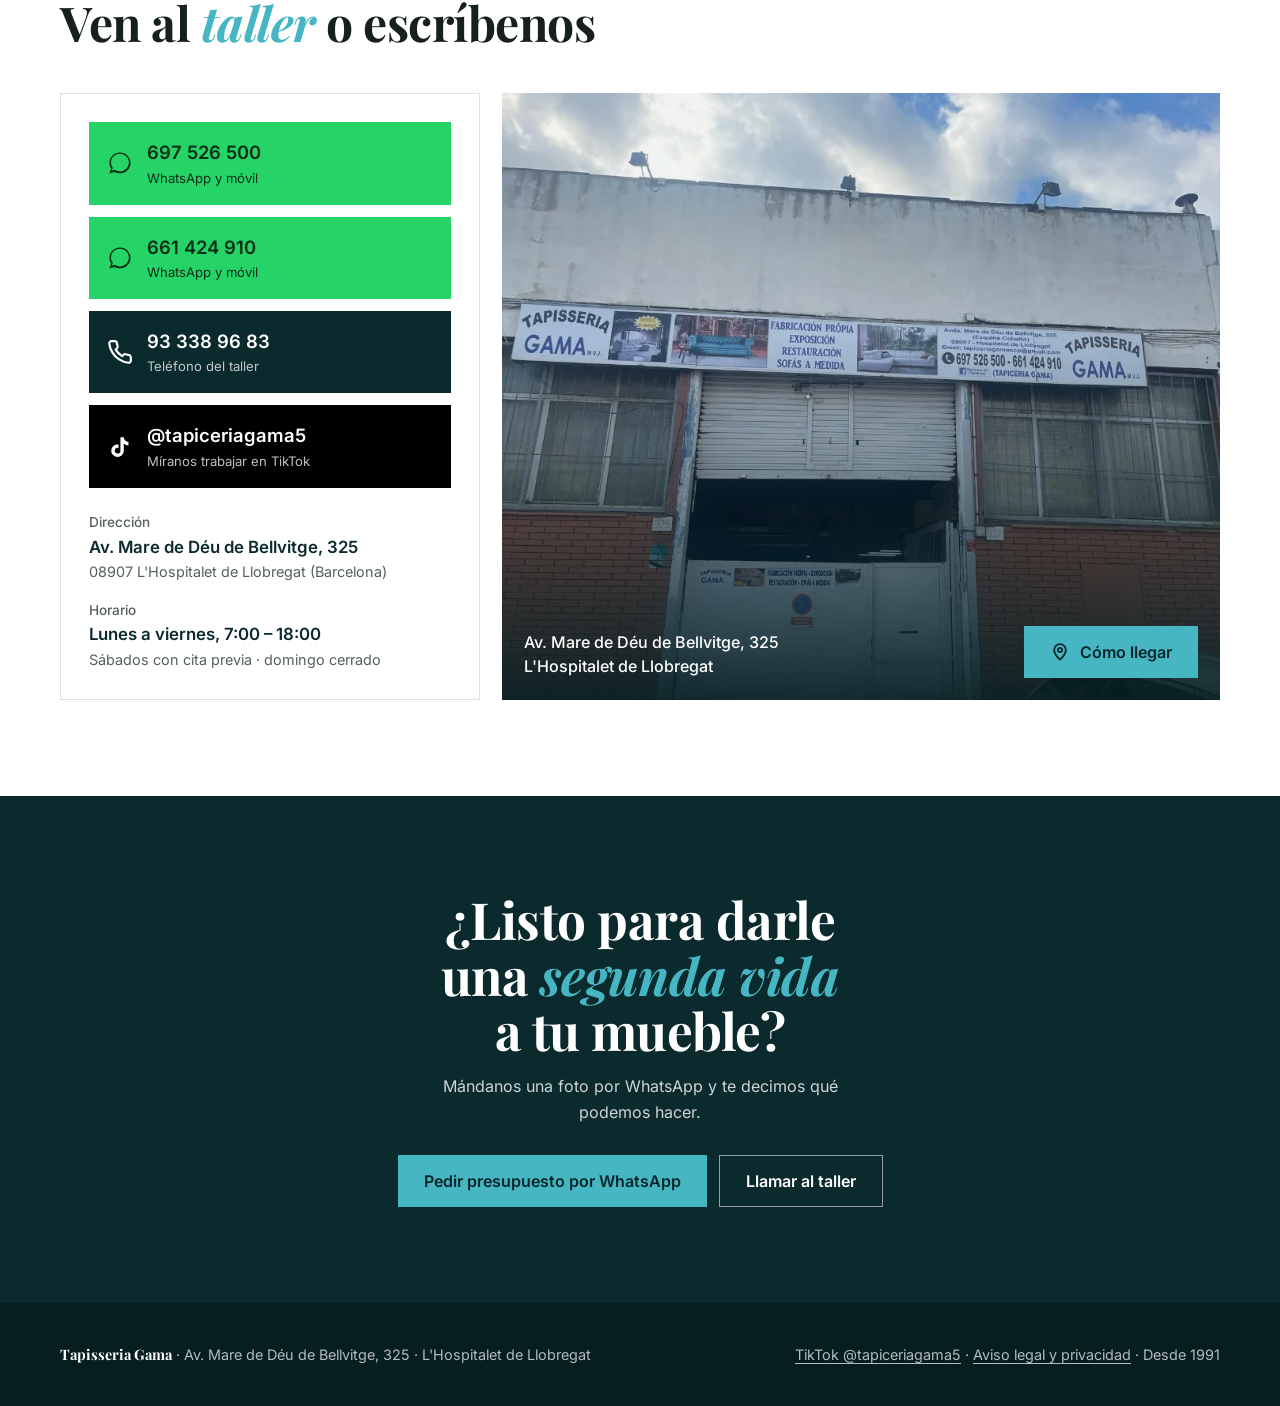
==== commit dea004e9: "SEO y seguridad: canonical, referrer-policy y datos estructurados LocalBusiness en JSON-LD" ====
--- a/index.html
+++ b/index.html
@@ -5,7 +5,9 @@
 <meta name="viewport" content="width=device-width, initial-scale=1">
 <title>Tapisseria Gama · Tapicero artesano en L'Hospitalet desde 1991</title>
 <meta name="description" content="Tapisseria Gama: retapizamos, restauramos y fabricamos sofás, sillas, sillones y cabeceros en nuestro taller de L'Hospitalet de Llobregat desde 1991. Pide presupuesto por WhatsApp.">
-<meta name="robots" content="noindex">
+<meta name="robots" content="index, follow">
+<link rel="canonical" href="https://tapisseriagama.es/">
+<meta name="referrer" content="strict-origin-when-cross-origin">
 <meta name="theme-color" content="#0b2a2e">
 <link rel="icon" href="data:image/svg+xml,%3Csvg xmlns='http://www.w3.org/2000/svg' viewBox='0 0 64 64'%3E%3Crect width='64' height='64' rx='12' fill='%230b2a2e'/%3E%3Ctext x='32' y='45' font-family='Georgia,serif' font-size='38' font-weight='700' text-anchor='middle' fill='%2346b6c3'%3EG%3C/text%3E%3C/svg%3E">
 <meta property="og:type" content="website">
@@ -15,6 +17,36 @@
 <meta property="og:url" content="https://tapisseriagama.es/">
 <meta property="og:image" content="https://tapisseriagama.es/img/og.jpg">
 <meta name="twitter:card" content="summary_large_image">
+<script type="application/ld+json">
+{
+  "@context": "https://schema.org",
+  "@type": "LocalBusiness",
+  "name": "Tapisseria Gama",
+  "image": "https://tapisseriagama.es/img/og.jpg",
+  "url": "https://tapisseriagama.es/",
+  "telephone": ["+34933389683", "+34697526500", "+34661424910"],
+  "priceRange": "€€",
+  "address": {
+    "@type": "PostalAddress",
+    "streetAddress": "Av. Mare de Déu de Bellvitge, 325",
+    "addressLocality": "L'Hospitalet de Llobregat",
+    "postalCode": "08907",
+    "addressRegion": "Barcelona",
+    "addressCountry": "ES"
+  },
+  "openingHoursSpecification": [
+    {
+      "@type": "OpeningHoursSpecification",
+      "dayOfWeek": ["Monday", "Tuesday", "Wednesday", "Thursday", "Friday"],
+      "opens": "07:00",
+      "closes": "18:00"
+    }
+  ],
+  "sameAs": [
+    "https://www.tiktok.com/@tapiceriagama5"
+  ]
+}
+</script>
 <link rel="preload" href="fonts/playfair-normal.woff2" as="font" type="font/woff2" crossorigin>
 <link rel="stylesheet" href="fonts/fonts.css">
 <link rel="stylesheet" href="fonts/playfair.css">
